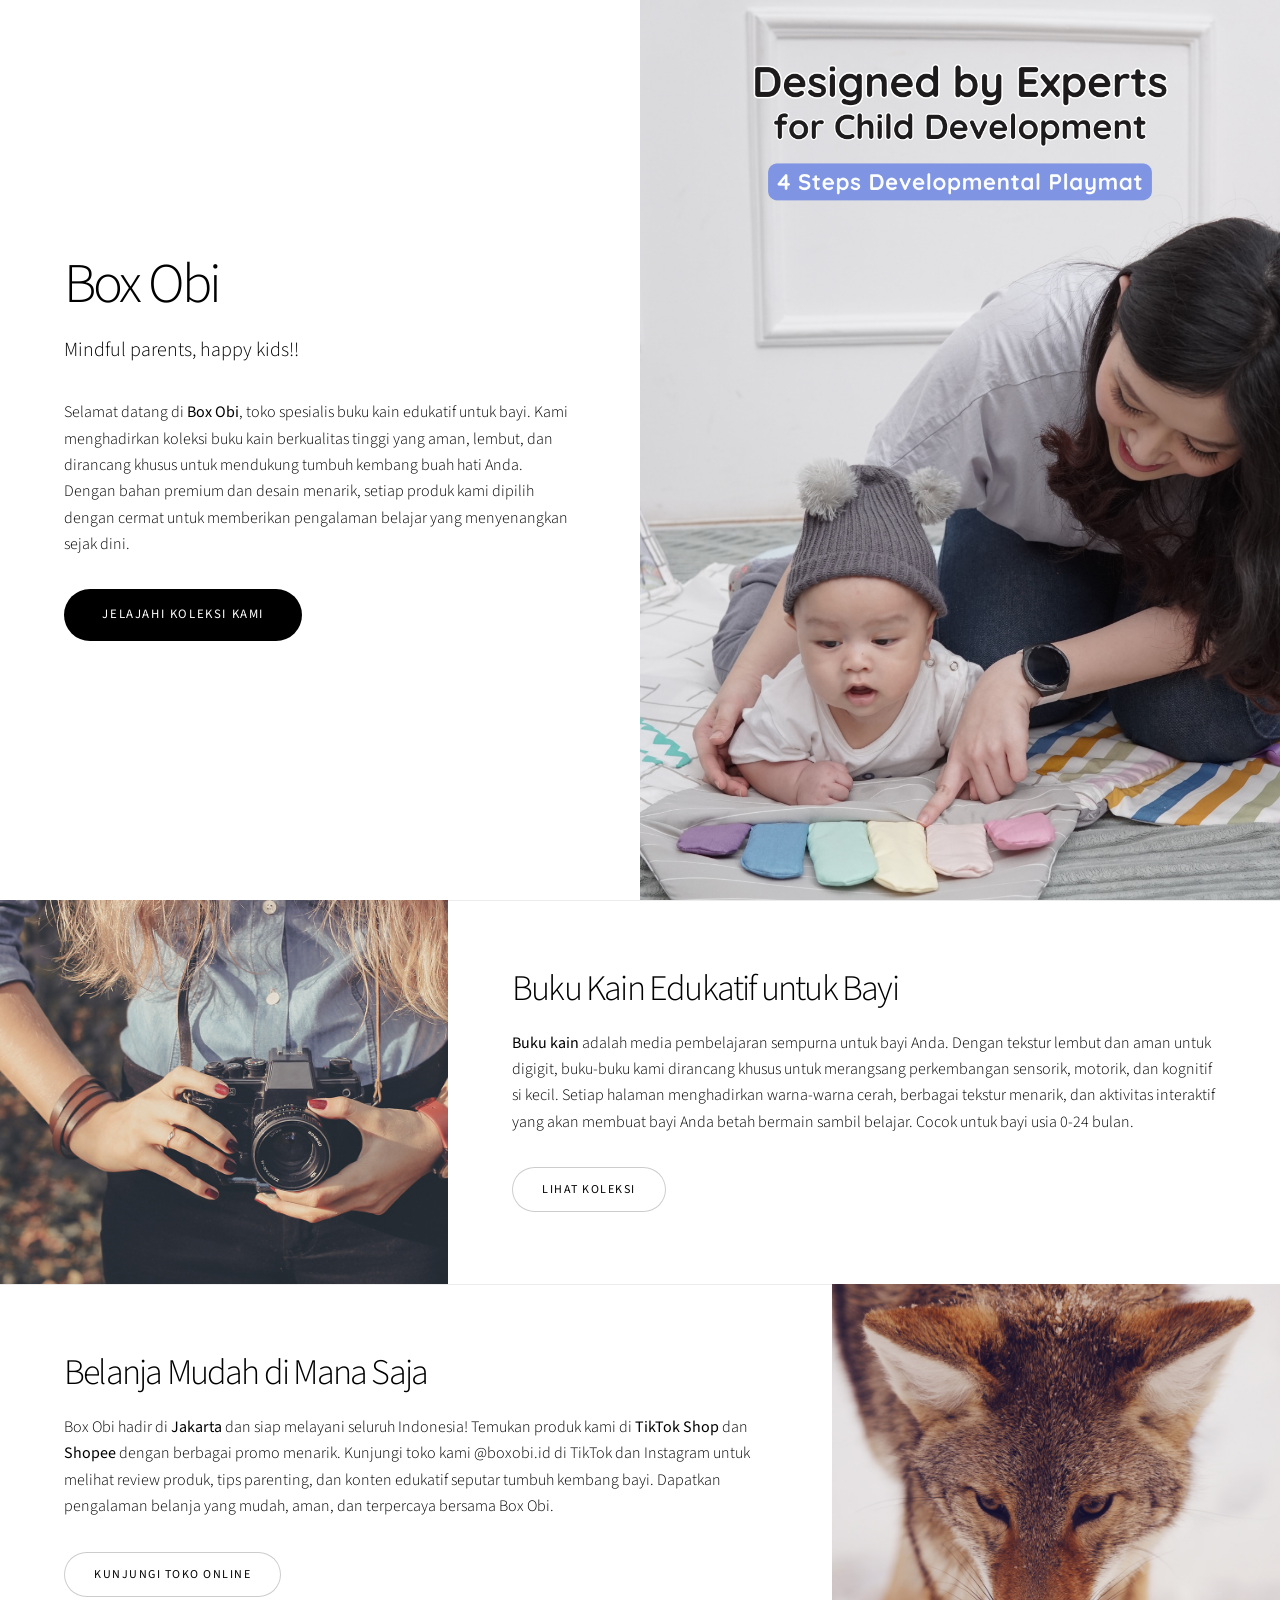
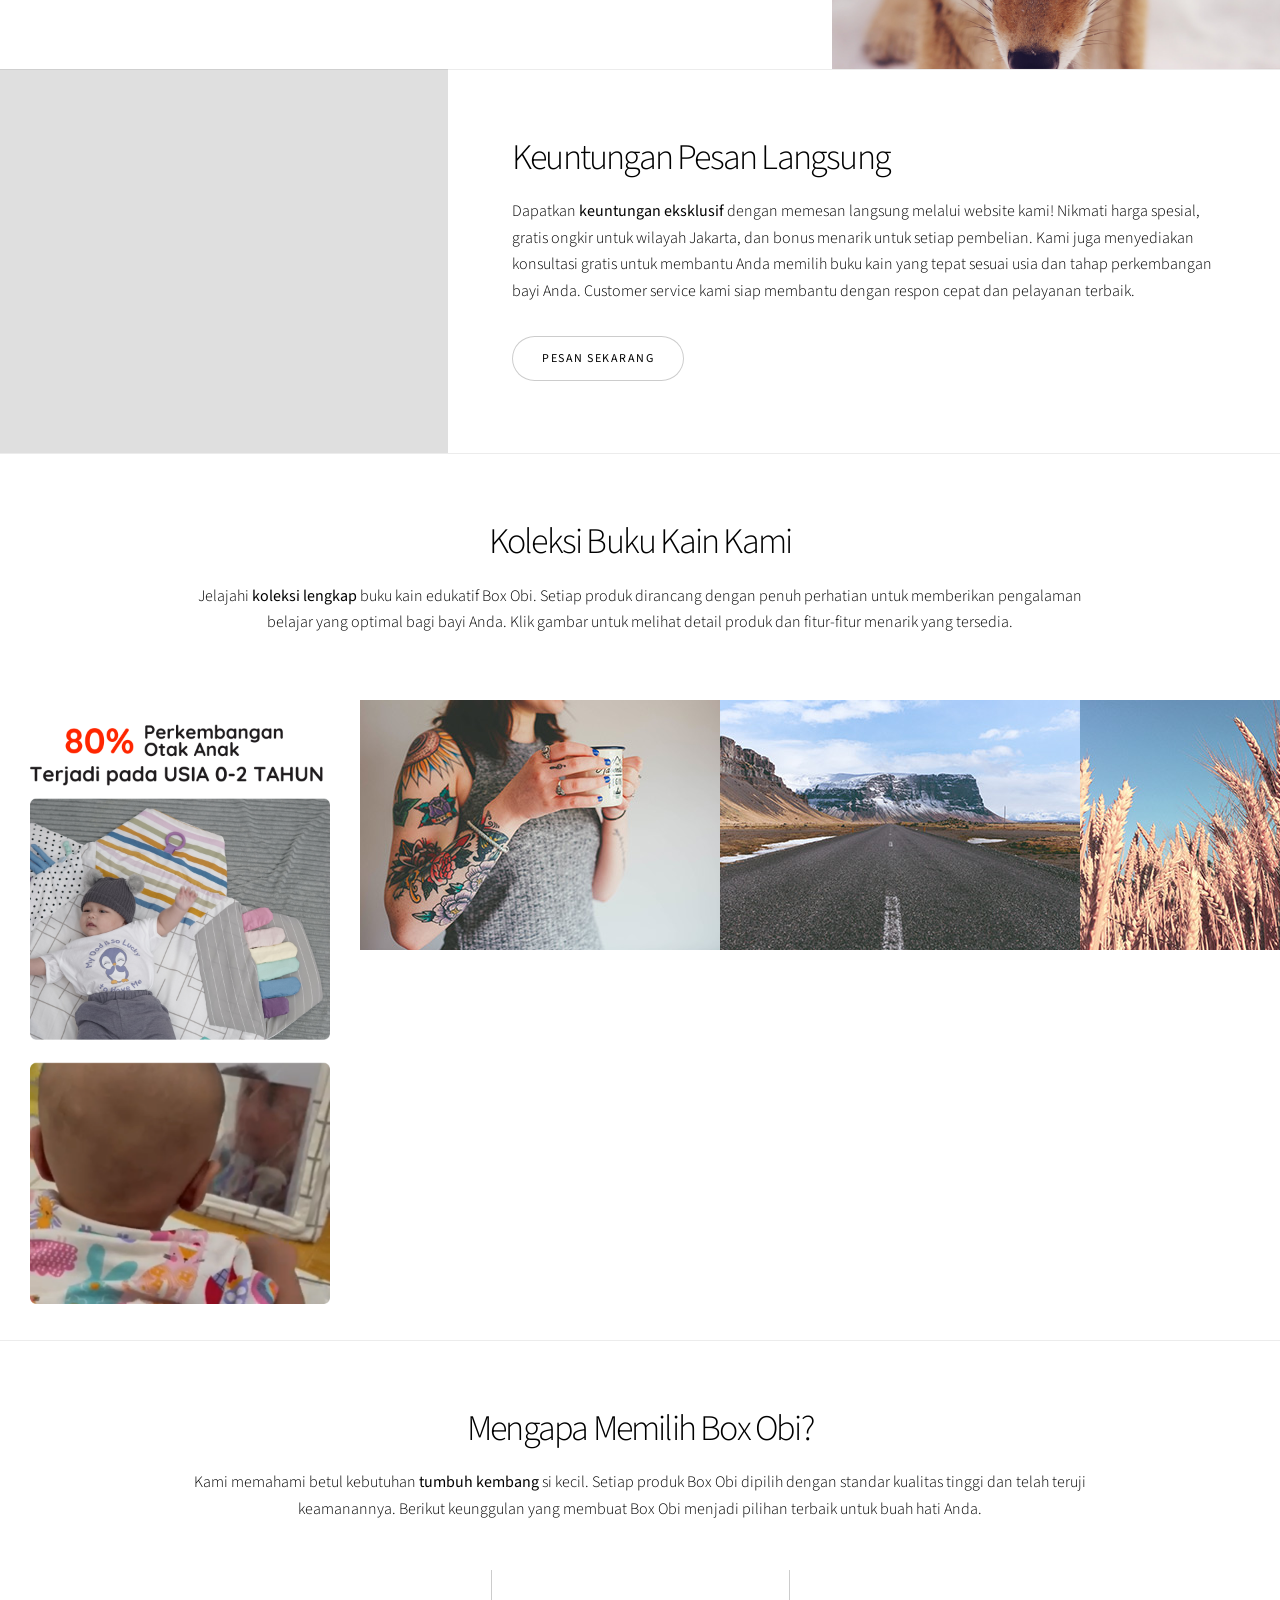
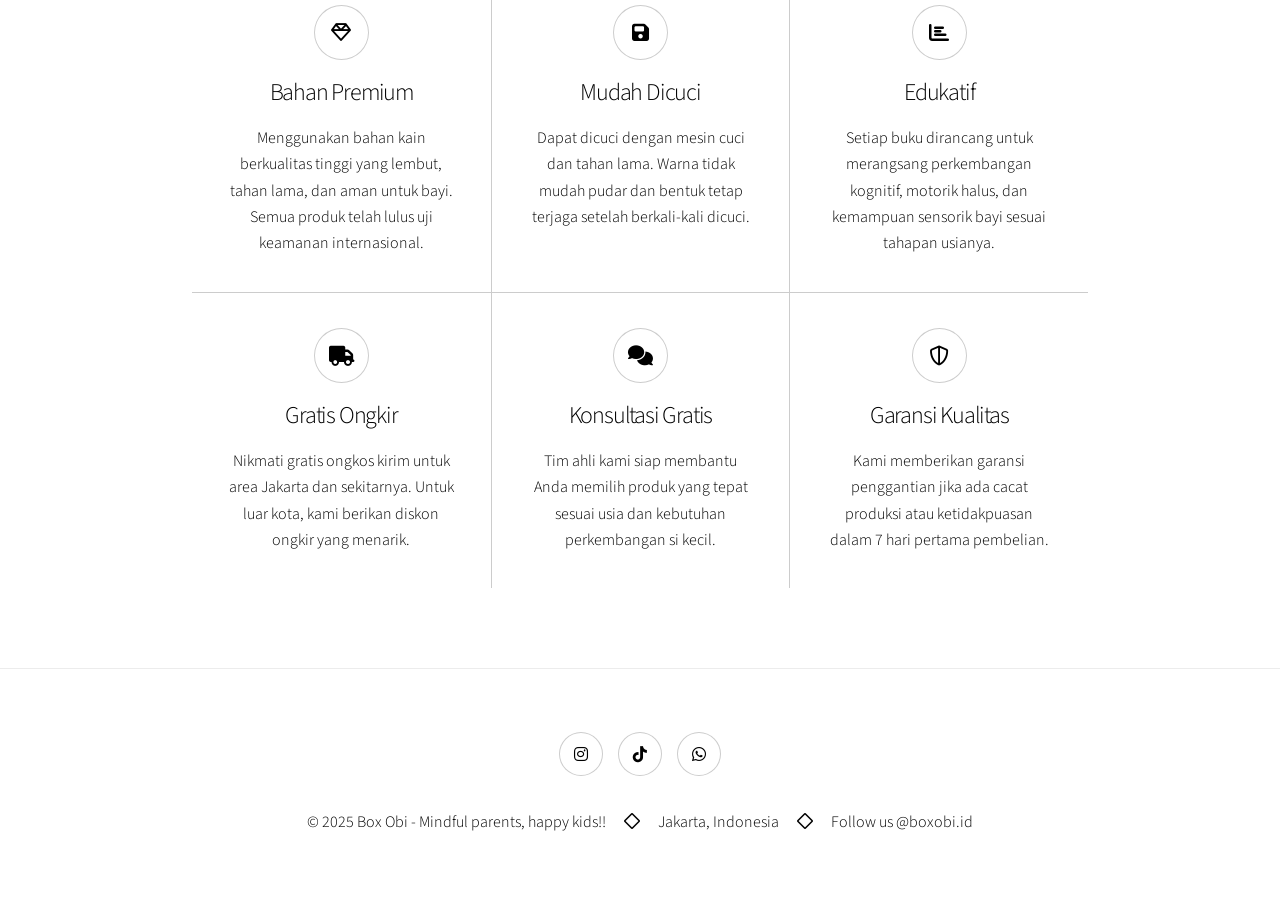
==== public/index.html @ 03e06ab2 "update the landing page details" ====
<!DOCTYPE HTML>

<html>
	
	<head>
	<meta name="generator" content="Hugo 0.148.2"><script src="/livereload.js?mindelay=10&amp;v=2&amp;port=1313&amp;path=livereload" data-no-instant defer></script>
	<title>Hugo Story</title>
	<meta charset="utf-8" />
	<meta name="viewport" content="width=device-width, initial-scale=1, user-scalable=no" />
	<meta name="description" content="">
	<meta name="author" content="">
	
	<meta name="msapplication-TileColor" content="#da532c">
    <meta name="theme-color" content="#ffffff">	
    <link rel="apple-touch-icon" sizes="180x180" href="./apple-touch-icon.png">
    <link rel="icon" type="image/png" sizes="32x32" href="./favicon-32x32.png">
    <link rel="icon" type="image/png" sizes="16x16" href="./favicon-16x16.png">
    <link rel="manifest" href="./site.webmanifest">
    <link rel="mask-icon" href="./safari-pinned-tab.svg" color="#5bbad5">
	
	
	
	
	
	<link rel="stylesheet" href="./css/main.css">
	
	
	
	<noscript><link rel="stylesheet" href="./css/noscript.css" /></noscript>
	

	
	<link rel="stylesheet" href="//localhost:1313/css/fontawesome-all.min.css">

</head>


	<body class="is-preload">

		
		<div id="wrapper" class="divided">

	
<section class="banner style1 orient-left content-align-left image-position-right fullscreen onload-image-fade-in onload-content-fade-right">
    <div class="content">
        <h1>Box Obi</h1>
        <p class="major">Mindful parents, happy kids!!
</p>
        <p>Selamat datang di <strong>Box Obi</strong>, toko spesialis buku kain edukatif untuk bayi. Kami menghadirkan koleksi buku kain berkualitas tinggi yang aman, lembut, dan dirancang khusus untuk mendukung tumbuh kembang buah hati Anda. Dengan bahan premium dan desain menarik, setiap produk kami dipilih dengan cermat untuk memberikan pengalaman belajar yang menyenangkan sejak dini.
</p>
        <ul class="actions stacked">
            <li><a href="#first" class="button primary large wide smooth-scroll-middle">Jelajahi Koleksi Kami</a></li>
        </ul>
    </div>
    <div class="image">
        <img src="images/3.webp" alt="Hugo Story" />
    </div>
</section>
	
<section class="spotlight style1 orient-right content-align-left image-position-center onscroll-image-fade-in" id="first">
    <div class="content">
        <h2>Buku Kain Edukatif untuk Bayi</h2>
        <p><strong>Buku kain</strong> adalah media pembelajaran sempurna untuk bayi Anda. Dengan tekstur lembut dan aman untuk digigit, buku-buku kami dirancang khusus untuk merangsang perkembangan sensorik, motorik, dan kognitif si kecil. Setiap halaman menghadirkan warna-warna cerah, berbagai tekstur menarik, dan aktivitas interaktif yang akan membuat bayi Anda betah bermain sambil belajar. Cocok untuk bayi usia 0-24 bulan.
</p>
        <ul class="actions stacked">
            <li><a href="#gallery" class="button">Lihat Koleksi</a></li>
        </ul>
    </div>
    <div class="image">
        <img src="images/spotlight01.jpg" alt="" />
    </div>
</section>
	
<section class="spotlight style1 orient-left content-align-left image-position-center onscroll-image-fade-in">
    <div class="content">
        <h2>Belanja Mudah di Mana Saja</h2>
        <p>Box Obi hadir di <strong>Jakarta</strong> dan siap melayani seluruh Indonesia! Temukan produk kami di <strong>TikTok Shop</strong> dan <strong>Shopee</strong> dengan berbagai promo menarik. Kunjungi toko kami @boxobi.id di TikTok dan Instagram untuk melihat review produk, tips parenting, dan konten edukatif seputar tumbuh kembang bayi. Dapatkan pengalaman belanja yang mudah, aman, dan terpercaya bersama Box Obi.
</p>
        <ul class="actions stacked">
            <li><a href="#" class="button">Kunjungi Toko Online</a></li>
        </ul>
    </div>
    <div class="image">
        <img src="images/spotlight02.jpg" alt="" />
    </div>
</section>
	
<section class="spotlight style1 orient-right content-align-left image-position-center onscroll-image-fade-in" id="third">
    <div class="content">
        <h2>Keuntungan Pesan Langsung</h2>
        <p>Dapatkan <strong>keuntungan eksklusif</strong> dengan memesan langsung melalui website kami! Nikmati harga spesial, gratis ongkir untuk wilayah Jakarta, dan bonus menarik untuk setiap pembelian. Kami juga menyediakan konsultasi gratis untuk membantu Anda memilih buku kain yang tepat sesuai usia dan tahap perkembangan bayi Anda. Customer service kami siap membantu dengan respon cepat dan pelayanan terbaik.
</p>
        <ul class="actions stacked">
            <li><a href="#" class="button">Pesan Sekarang</a></li>
        </ul>
    </div>
    <div class="image">
        <img src="images/spotlight03.jpg" alt="" />
    </div>
</section>
	
<section class="wrapper style1 align-center" >
    <div class="inner">
        <h2>Koleksi Buku Kain Kami</h2>
        <p>Jelajahi <strong>koleksi lengkap</strong> buku kain edukatif Box Obi. Setiap produk dirancang dengan penuh perhatian untuk memberikan pengalaman belajar yang optimal bagi bayi Anda. Klik gambar untuk melihat detail produk dan fitur-fitur menarik yang tersedia.
</p>
    </div>

    
    <div class="gallery style2 medium lightbox onscroll-fade-in">
        
            <article>
    <a href="images/4.webp" class="image">
        <img src="images/4.webp" alt="" />
    </a>
    <div class="caption">
        <h3>Buku Kain Hewan Safari</h3>
        <p>Kenalkan si kecil dengan berbagai hewan safari melalui tekstur yang beragam dan warna-warna cerah.</p>
        <ul class="actions fixed">
            <li><span class="button small">Detail Produk</span></li>
        </ul>
    </div>
</article>

        
            <article>
    <a href="images/gallery/fulls/02.jpg" class="image">
        <img src="images/gallery/thumbs/02.jpg" alt="" />
    </a>
    <div class="caption">
        <h3>Buku Kain Angka &amp; Huruf</h3>
        <p>Pembelajaran dasar angka dan huruf dengan aktivitas mencocokkan dan meraba yang menyenangkan.</p>
        <ul class="actions fixed">
            <li><span class="button small">Detail Produk</span></li>
        </ul>
    </div>
</article>

        
            <article>
    <a href="images/gallery/fulls/03.jpg" class="image">
        <img src="images/gallery/thumbs/03.jpg" alt="" />
    </a>
    <div class="caption">
        <h3>Buku Kain Warna &amp; Bentuk</h3>
        <p>Eksplorasi warna-warna primer dan bentuk geometri dengan material yang aman untuk bayi.</p>
        <ul class="actions fixed">
            <li><span class="button small">Detail Produk</span></li>
        </ul>
    </div>
</article>

        
            <article>
    <a href="images/gallery/fulls/04.jpg" class="image">
        <img src="images/gallery/thumbs/04.jpg" alt="" />
    </a>
    <div class="caption">
        <h3>Buku Kain Aktivitas Harian</h3>
        <p>Rutinitas sehari-hari seperti mandi, makan, dan tidur dalam bentuk cerita interaktif.</p>
        <ul class="actions fixed">
            <li><span class="button small">Detail Produk</span></li>
        </ul>
    </div>
</article>

        
            <article>
    <a href="images/gallery/fulls/05.jpg" class="image">
        <img src="images/gallery/thumbs/05.jpg" alt="" />
    </a>
    <div class="caption">
        <h3>Buku Kain Keluarga</h3>
        <p>Mengenal anggota keluarga dengan foto yang bisa diganti dan aktivitas menyenangkan.</p>
        <ul class="actions fixed">
            <li><span class="button small">Detail Produk</span></li>
        </ul>
    </div>
</article>

        
            <article>
    <a href="images/gallery/fulls/06.jpg" class="image">
        <img src="images/gallery/thumbs/06.jpg" alt="" />
    </a>
    <div class="caption">
        <h3>Buku Kain Transportasi</h3>
        <p>Berbagai kendaraan dengan suara dan gerakan yang merangsang imajinasi si kecil.</p>
        <ul class="actions fixed">
            <li><span class="button small">Detail Produk</span></li>
        </ul>
    </div>
</article>

        
            <article>
    <a href="images/gallery/fulls/07.jpg" class="image">
        <img src="images/gallery/thumbs/07.jpg" alt="" />
    </a>
    <div class="caption">
        <h3>Buku Kain Buah &amp; Sayur</h3>
        <p>Mengenal berbagai buah dan sayuran dengan tekstur realistis dan warna natural.</p>
        <ul class="actions fixed">
            <li><span class="button small">Detail Produk</span></li>
        </ul>
    </div>
</article>

        
            <article>
    <a href="images/gallery/fulls/08.jpg" class="image">
        <img src="images/gallery/thumbs/08.jpg" alt="" />
    </a>
    <div class="caption">
        <h3>Buku Kain Emosi</h3>
        <p>Pembelajaran mengenal berbagai ekspresi wajah dan emosi dasar untuk bayi.</p>
        <ul class="actions fixed">
            <li><span class="button small">Detail Produk</span></li>
        </ul>
    </div>
</article>

        
            <article>
    <a href="images/gallery/fulls/09.jpg" class="image">
        <img src="images/gallery/thumbs/09.jpg" alt="" />
    </a>
    <div class="caption">
        <h3>Buku Kain Musik</h3>
        <p>Alat musik sederhana dengan bunyi yang lembut dan tekstur yang menarik.</p>
        <ul class="actions fixed">
            <li><span class="button small">Detail Produk</span></li>
        </ul>
    </div>
</article>

        
            <article>
    <a href="images/gallery/fulls/10.jpg" class="image">
        <img src="images/gallery/thumbs/10.jpg" alt="" />
    </a>
    <div class="caption">
        <h3>Buku Kain Cuaca</h3>
        <p>Eksplorasi berbagai kondisi cuaca dengan efek visual dan tekstur yang unik.</p>
        <ul class="actions fixed">
            <li><span class="button small">Detail Produk</span></li>
        </ul>
    </div>
</article>

        
            <article>
    <a href="images/gallery/fulls/11.jpg" class="image">
        <img src="images/gallery/thumbs/11.jpg" alt="" />
    </a>
    <div class="caption">
        <h3>Buku Kain Laut</h3>
        <p>Kehidupan bawah laut dengan berbagai tekstur yang menyerupai air dan rumput laut.</p>
        <ul class="actions fixed">
            <li><span class="button small">Detail Produk</span></li>
        </ul>
    </div>
</article>

        
            <article>
    <a href="images/gallery/fulls/12.jpg" class="image">
        <img src="images/gallery/thumbs/12.jpg" alt="" />
    </a>
    <div class="caption">
        <h3>Buku Kain Dongeng</h3>
        <p>Cerita klasik dalam format interaktif dengan karakter yang bisa digerakkan.</p>
        <ul class="actions fixed">
            <li><span class="button small">Detail Produk</span></li>
        </ul>
    </div>
</article>

        
    </div>
</section>
	
<section class="wrapper style1 align-center">
    <div class="inner">
        <h2>Mengapa Memilih Box Obi?</h2>
        <p>Kami memahami betul kebutuhan <strong>tumbuh kembang</strong> si kecil. Setiap produk Box Obi dipilih dengan standar kualitas tinggi dan telah teruji keamanannya. Berikut keunggulan yang membuat Box Obi menjadi pilihan terbaik untuk buah hati Anda.
</p>
        <div class="items style1 medium onscroll-fade-in">
            
                <section>
    <span class="icon style2 major fa-gem"></span>
    <h3>Bahan Premium</h3>
    <p>Menggunakan bahan kain berkualitas tinggi yang lembut, tahan lama, dan aman untuk bayi. Semua produk telah lulus uji keamanan internasional.</p>
</section>

            
                <section>
    <span class="icon solid style2 major fa-save"></span>
    <h3>Mudah Dicuci</h3>
    <p>Dapat dicuci dengan mesin cuci dan tahan lama. Warna tidak mudah pudar dan bentuk tetap terjaga setelah berkali-kali dicuci.</p>
</section>

            
                <section>
    <span class="icon solid style2 major fa-chart-bar"></span>
    <h3>Edukatif</h3>
    <p>Setiap buku dirancang untuk merangsang perkembangan kognitif, motorik halus, dan kemampuan sensorik bayi sesuai tahapan usianya.</p>
</section>

            
                <section>
    <span class="icon solid style2 major fa-truck"></span>
    <h3>Gratis Ongkir</h3>
    <p>Nikmati gratis ongkos kirim untuk area Jakarta dan sekitarnya. Untuk luar kota, kami berikan diskon ongkir yang menarik.</p>
</section>

            
                <section>
    <span class="icon solid style2 major fa-comments"></span>
    <h3>Konsultasi Gratis</h3>
    <p>Tim ahli kami siap membantu Anda memilih produk yang tepat sesuai usia dan kebutuhan perkembangan si kecil.</p>
</section>

            
                <section>
    <span class="icon style2 major fa-shield-alt"></span>
    <h3>Garansi Kualitas</h3>
    <p>Kami memberikan garansi penggantian jika ada cacat produksi atau ketidakpuasan dalam 7 hari pertama pembelian.</p>
</section>

            
        </div>
    </div>
</section>
	
<footer class="wrapper style1 align-center">
    <div class="inner">
        <ul class="icons">
            <li><a target="_blank" href="https://instagram.com" class="icon brands style2 fa-instagram"><span class="label">Instagram</span></a></li>
            <li><a target="_blank" href="https://tiktok.com/@boxobi.id" class="icon brands style2 fa-tiktok"><span class="label">TikTok</span></a></li>
            <li><a target="_blank" href="https://wa.me/6282114917627" class="icon brands style2 fa-whatsapp"><span class="label">WhatsApp</span></a></li>
        </ul>
        <p>&copy; 2025 Box Obi - Mindful parents, happy kids!! <span class="footerspacer icon fa-diamond"></span>
            Jakarta, Indonesia <span class="footerspacer icon fa-diamond"></span>
            Follow us @boxobi.id</p>
</div>
</footer>


<script type="text/javascript" src="//localhost:1313/js/fontawesome-all.min.js"></script>


		
		</div>
		
		
		












<script src='./js/bundle.min.js'></script>



	</body>
</html>
---- public/css/main.css ----
@import url(fontawesome-all.min.css);@import url("https://fonts.googleapis.com/css?family=Source+Sans+Pro:300,300i,400,400i");html,body,div,span,applet,object,iframe,h1,h2,h3,h4,h5,h6,p,blockquote,pre,a,abbr,acronym,address,big,cite,code,del,dfn,em,img,ins,kbd,q,s,samp,small,strike,strong,sub,sup,tt,var,b,u,i,center,dl,dt,dd,ol,ul,li,fieldset,form,label,legend,table,caption,tbody,tfoot,thead,tr,th,td,article,aside,canvas,details,embed,figure,figcaption,footer,header,hgroup,menu,nav,output,ruby,section,summary,time,mark,audio,video{margin:0;padding:0;border:0;font-size:100%;font:inherit;vertical-align:baseline}article,aside,details,figcaption,figure,footer,header,hgroup,menu,nav,section{display:block}body{line-height:1}ol,ul{list-style:none}blockquote,q{quotes:none}blockquote:before,blockquote:after,q:before,q:after{content:'';content:none}table{border-collapse:collapse;border-spacing:0}body{-webkit-text-size-adjust:none}mark{background-color:transparent;color:inherit}input::-moz-focus-inner{border:0;padding:0}input,select,textarea{-moz-appearance:none;-webkit-appearance:none;-ms-appearance:none;appearance:none}@-ms-viewport{width:device-width}body{-ms-overflow-style:scrollbar}@media screen and (max-width: 480px){html,body{min-width:320px}}html{box-sizing:border-box}*,*:before,*:after{box-sizing:inherit}body{background:#fff}body.is-preload *,body.is-preload *:before,body.is-preload *:after{-moz-animation:none !important;-webkit-animation:none !important;-ms-animation:none !important;animation:none !important;-moz-transition:none !important;-webkit-transition:none !important;-ms-transition:none !important;transition:none !important}html{font-size:18pt}@media screen and (max-width: 1680px){html{font-size:14pt}}@media screen and (max-width: 1280px){html{font-size:12pt}}@media screen and (max-width: 736px){html{font-size:11pt}}@media screen and (max-width: 360px){html{font-size:10pt}}body{background-color:#fff;color:#000}body,input,select,textarea{font-family:"Source Sans Pro",Helvetica,sans-serif;font-size:1rem;font-weight:300;line-height:1.65}a{-moz-transition:color .2s ease-in-out;-webkit-transition:color .2s ease-in-out;-ms-transition:color .2s ease-in-out;transition:color .2s ease-in-out;text-decoration:underline}a:hover{text-decoration:none}strong,b{font-weight:400}em,i{font-style:italic}p{margin:0 0 2rem 0}p.major{font-size:1.25rem}h1,h2,h3,h4,h5,h6{font-weight:300;line-height:1.375;letter-spacing:-.05em;margin:0 0 1rem 0}h1 a,h2 a,h3 a,h4 a,h5 a,h6 a{color:inherit;text-decoration:none}h1{font-size:3.5rem;line-height:1.2}h2{font-size:2.25rem}h3{font-size:1.5rem}h4{font-size:1.1rem}h5{font-size:0.9rem}h6{font-size:0.7rem}sub{font-size:0.8rem;position:relative;top:0.5rem}sup{font-size:0.8rem;position:relative;top:-0.5rem}blockquote{border-left:solid 4px;font-style:italic;margin:0 0 2rem 0;padding:.5rem 0 .5rem 2rem}code{border-radius:4px;font-family:"Courier New",monospace;font-size:0.9em;margin:0 0.25rem;padding:0.25rem 0.325rem}pre{-webkit-overflow-scrolling:touch;font-family:"Courier New",monospace;font-size:0.9em;margin:0 0 2rem 0}pre code{display:block;line-height:1.5;padding:0.75rem 1rem;overflow-x:auto}hr{border:0;border-bottom:solid 1px;margin:2.5rem 0}hr.major{margin:3.5rem 0}.align-left{text-align:left}.align-center{text-align:center}.align-right{text-align:right}.footerspacer{padding-left:15px;padding-right:15px}@media screen and (max-width: 736px){p.major{font-size:1.1rem}h1{font-size:2.5rem}h2{font-size:2rem}h3{font-size:1.25rem}h4{font-size:1rem}}input,select,textarea{color:#000}a{color:#000}a:hover{color:#837164}strong,b{color:#000}h1,h2,h3,h4,h5,h6{color:#000}blockquote{border-left-color:rgba(0,0,0,0.2)}code{background:rgba(0,0,0,0.05);border-color:rgba(0,0,0,0.2)}hr{border-bottom-color:rgba(0,0,0,0.2)}.row{display:flex;flex-wrap:wrap;box-sizing:border-box;align-items:stretch}.row>*{box-sizing:border-box}.row.gtr-uniform>*>:last-child{margin-bottom:0}.row.aln-left{justify-content:flex-start}.row.aln-center{justify-content:center}.row.aln-right{justify-content:flex-end}.row.aln-top{align-items:flex-start}.row.aln-middle{align-items:center}.row.aln-bottom{align-items:flex-end}.row>.imp{order:-1}.row>.col-1{width:8.33333333%}.row>.off-1{margin-left:8.33333333%}.row>.col-2{width:16.66666667%}.row>.off-2{margin-left:16.66666667%}.row>.col-3{width:25%}.row>.off-3{margin-left:25%}.row>.col-4{width:33.33333333%}.row>.off-4{margin-left:33.33333333%}.row>.col-5{width:41.66666667%}.row>.off-5{margin-left:41.66666667%}.row>.col-6{width:50%}.row>.off-6{margin-left:50%}.row>.col-7{width:58.33333333%}.row>.off-7{margin-left:58.33333333%}.row>.col-8{width:66.66666667%}.row>.off-8{margin-left:66.66666667%}.row>.col-9{width:75%}.row>.off-9{margin-left:75%}.row>.col-10{width:83.33333333%}.row>.off-10{margin-left:83.33333333%}.row>.col-11{width:91.66666667%}.row>.off-11{margin-left:91.66666667%}.row>.col-12{width:100%}.row>.off-12{margin-left:100%}.row.gtr-0{margin-top:0;margin-left:0rem}.row.gtr-0>*{padding:0 0 0 0rem}.row.gtr-0.gtr-uniform{margin-top:0rem}.row.gtr-0.gtr-uniform>*{padding-top:0rem}.row.gtr-25{margin-top:0;margin-left:-.5rem}.row.gtr-25>*{padding:0 0 0 .5rem}.row.gtr-25.gtr-uniform{margin-top:-.5rem}.row.gtr-25.gtr-uniform>*{padding-top:.5rem}.row.gtr-50{margin-top:0;margin-left:-1rem}.row.gtr-50>*{padding:0 0 0 1rem}.row.gtr-50.gtr-uniform{margin-top:-1rem}.row.gtr-50.gtr-uniform>*{padding-top:1rem}.row{margin-top:0;margin-left:-2rem}.row>*{padding:0 0 0 2rem}.row.gtr-uniform{margin-top:-2rem}.row.gtr-uniform>*{padding-top:2rem}.row.gtr-150{margin-top:0;margin-left:-3rem}.row.gtr-150>*{padding:0 0 0 3rem}.row.gtr-150.gtr-uniform{margin-top:-3rem}.row.gtr-150.gtr-uniform>*{padding-top:3rem}.row.gtr-200{margin-top:0;margin-left:-4rem}.row.gtr-200>*{padding:0 0 0 4rem}.row.gtr-200.gtr-uniform{margin-top:-4rem}.row.gtr-200.gtr-uniform>*{padding-top:4rem}@media screen and (max-width: 1680px){.row{display:flex;flex-wrap:wrap;box-sizing:border-box;align-items:stretch}.row>*{box-sizing:border-box}.row.gtr-uniform>*>:last-child{margin-bottom:0}.row.aln-left{justify-content:flex-start}.row.aln-center{justify-content:center}.row.aln-right{justify-content:flex-end}.row.aln-top{align-items:flex-start}.row.aln-middle{align-items:center}.row.aln-bottom{align-items:flex-end}.row>.imp-xlarge{order:-1}.row>.col-1-xlarge{width:8.33333333%}.row>.off-1-xlarge{margin-left:8.33333333%}.row>.col-2-xlarge{width:16.66666667%}.row>.off-2-xlarge{margin-left:16.66666667%}.row>.col-3-xlarge{width:25%}.row>.off-3-xlarge{margin-left:25%}.row>.col-4-xlarge{width:33.33333333%}.row>.off-4-xlarge{margin-left:33.33333333%}.row>.col-5-xlarge{width:41.66666667%}.row>.off-5-xlarge{margin-left:41.66666667%}.row>.col-6-xlarge{width:50%}.row>.off-6-xlarge{margin-left:50%}.row>.col-7-xlarge{width:58.33333333%}.row>.off-7-xlarge{margin-left:58.33333333%}.row>.col-8-xlarge{width:66.66666667%}.row>.off-8-xlarge{margin-left:66.66666667%}.row>.col-9-xlarge{width:75%}.row>.off-9-xlarge{margin-left:75%}.row>.col-10-xlarge{width:83.33333333%}.row>.off-10-xlarge{margin-left:83.33333333%}.row>.col-11-xlarge{width:91.66666667%}.row>.off-11-xlarge{margin-left:91.66666667%}.row>.col-12-xlarge{width:100%}.row>.off-12-xlarge{margin-left:100%}.row.gtr-0{margin-top:0;margin-left:0rem}.row.gtr-0>*{padding:0 0 0 0rem}.row.gtr-0.gtr-uniform{margin-top:0rem}.row.gtr-0.gtr-uniform>*{padding-top:0rem}.row.gtr-25{margin-top:0;margin-left:-.5rem}.row.gtr-25>*{padding:0 0 0 .5rem}.row.gtr-25.gtr-uniform{margin-top:-.5rem}.row.gtr-25.gtr-uniform>*{padding-top:.5rem}.row.gtr-50{margin-top:0;margin-left:-1rem}.row.gtr-50>*{padding:0 0 0 1rem}.row.gtr-50.gtr-uniform{margin-top:-1rem}.row.gtr-50.gtr-uniform>*{padding-top:1rem}.row{margin-top:0;margin-left:-2rem}.row>*{padding:0 0 0 2rem}.row.gtr-uniform{margin-top:-2rem}.row.gtr-uniform>*{padding-top:2rem}.row.gtr-150{margin-top:0;margin-left:-3rem}.row.gtr-150>*{padding:0 0 0 3rem}.row.gtr-150.gtr-uniform{margin-top:-3rem}.row.gtr-150.gtr-uniform>*{padding-top:3rem}.row.gtr-200{margin-top:0;margin-left:-4rem}.row.gtr-200>*{padding:0 0 0 4rem}.row.gtr-200.gtr-uniform{margin-top:-4rem}.row.gtr-200.gtr-uniform>*{padding-top:4rem}}@media screen and (max-width: 1280px){.row{display:flex;flex-wrap:wrap;box-sizing:border-box;align-items:stretch}.row>*{box-sizing:border-box}.row.gtr-uniform>*>:last-child{margin-bottom:0}.row.aln-left{justify-content:flex-start}.row.aln-center{justify-content:center}.row.aln-right{justify-content:flex-end}.row.aln-top{align-items:flex-start}.row.aln-middle{align-items:center}.row.aln-bottom{align-items:flex-end}.row>.imp-large{order:-1}.row>.col-1-large{width:8.33333333%}.row>.off-1-large{margin-left:8.33333333%}.row>.col-2-large{width:16.66666667%}.row>.off-2-large{margin-left:16.66666667%}.row>.col-3-large{width:25%}.row>.off-3-large{margin-left:25%}.row>.col-4-large{width:33.33333333%}.row>.off-4-large{margin-left:33.33333333%}.row>.col-5-large{width:41.66666667%}.row>.off-5-large{margin-left:41.66666667%}.row>.col-6-large{width:50%}.row>.off-6-large{margin-left:50%}.row>.col-7-large{width:58.33333333%}.row>.off-7-large{margin-left:58.33333333%}.row>.col-8-large{width:66.66666667%}.row>.off-8-large{margin-left:66.66666667%}.row>.col-9-large{width:75%}.row>.off-9-large{margin-left:75%}.row>.col-10-large{width:83.33333333%}.row>.off-10-large{margin-left:83.33333333%}.row>.col-11-large{width:91.66666667%}.row>.off-11-large{margin-left:91.66666667%}.row>.col-12-large{width:100%}.row>.off-12-large{margin-left:100%}.row.gtr-0{margin-top:0;margin-left:0rem}.row.gtr-0>*{padding:0 0 0 0rem}.row.gtr-0.gtr-uniform{margin-top:0rem}.row.gtr-0.gtr-uniform>*{padding-top:0rem}.row.gtr-25{margin-top:0;margin-left:-.5rem}.row.gtr-25>*{padding:0 0 0 .5rem}.row.gtr-25.gtr-uniform{margin-top:-.5rem}.row.gtr-25.gtr-uniform>*{padding-top:.5rem}.row.gtr-50{margin-top:0;margin-left:-1rem}.row.gtr-50>*{padding:0 0 0 1rem}.row.gtr-50.gtr-uniform{margin-top:-1rem}.row.gtr-50.gtr-uniform>*{padding-top:1rem}.row{margin-top:0;margin-left:-2rem}.row>*{padding:0 0 0 2rem}.row.gtr-uniform{margin-top:-2rem}.row.gtr-uniform>*{padding-top:2rem}.row.gtr-150{margin-top:0;margin-left:-3rem}.row.gtr-150>*{padding:0 0 0 3rem}.row.gtr-150.gtr-uniform{margin-top:-3rem}.row.gtr-150.gtr-uniform>*{padding-top:3rem}.row.gtr-200{margin-top:0;margin-left:-4rem}.row.gtr-200>*{padding:0 0 0 4rem}.row.gtr-200.gtr-uniform{margin-top:-4rem}.row.gtr-200.gtr-uniform>*{padding-top:4rem}}@media screen and (max-width: 980px){.row{display:flex;flex-wrap:wrap;box-sizing:border-box;align-items:stretch}.row>*{box-sizing:border-box}.row.gtr-uniform>*>:last-child{margin-bottom:0}.row.aln-left{justify-content:flex-start}.row.aln-center{justify-content:center}.row.aln-right{justify-content:flex-end}.row.aln-top{align-items:flex-start}.row.aln-middle{align-items:center}.row.aln-bottom{align-items:flex-end}.row>.imp-medium{order:-1}.row>.col-1-medium{width:8.33333333%}.row>.off-1-medium{margin-left:8.33333333%}.row>.col-2-medium{width:16.66666667%}.row>.off-2-medium{margin-left:16.66666667%}.row>.col-3-medium{width:25%}.row>.off-3-medium{margin-left:25%}.row>.col-4-medium{width:33.33333333%}.row>.off-4-medium{margin-left:33.33333333%}.row>.col-5-medium{width:41.66666667%}.row>.off-5-medium{margin-left:41.66666667%}.row>.col-6-medium{width:50%}.row>.off-6-medium{margin-left:50%}.row>.col-7-medium{width:58.33333333%}.row>.off-7-medium{margin-left:58.33333333%}.row>.col-8-medium{width:66.66666667%}.row>.off-8-medium{margin-left:66.66666667%}.row>.col-9-medium{width:75%}.row>.off-9-medium{margin-left:75%}.row>.col-10-medium{width:83.33333333%}.row>.off-10-medium{margin-left:83.33333333%}.row>.col-11-medium{width:91.66666667%}.row>.off-11-medium{margin-left:91.66666667%}.row>.col-12-medium{width:100%}.row>.off-12-medium{margin-left:100%}.row.gtr-0{margin-top:0;margin-left:0rem}.row.gtr-0>*{padding:0 0 0 0rem}.row.gtr-0.gtr-uniform{margin-top:0rem}.row.gtr-0.gtr-uniform>*{padding-top:0rem}.row.gtr-25{margin-top:0;margin-left:-.5rem}.row.gtr-25>*{padding:0 0 0 .5rem}.row.gtr-25.gtr-uniform{margin-top:-.5rem}.row.gtr-25.gtr-uniform>*{padding-top:.5rem}.row.gtr-50{margin-top:0;margin-left:-1rem}.row.gtr-50>*{padding:0 0 0 1rem}.row.gtr-50.gtr-uniform{margin-top:-1rem}.row.gtr-50.gtr-uniform>*{padding-top:1rem}.row{margin-top:0;margin-left:-2rem}.row>*{padding:0 0 0 2rem}.row.gtr-uniform{margin-top:-2rem}.row.gtr-uniform>*{padding-top:2rem}.row.gtr-150{margin-top:0;margin-left:-3rem}.row.gtr-150>*{padding:0 0 0 3rem}.row.gtr-150.gtr-uniform{margin-top:-3rem}.row.gtr-150.gtr-uniform>*{padding-top:3rem}.row.gtr-200{margin-top:0;margin-left:-4rem}.row.gtr-200>*{padding:0 0 0 4rem}.row.gtr-200.gtr-uniform{margin-top:-4rem}.row.gtr-200.gtr-uniform>*{padding-top:4rem}}@media screen and (max-width: 736px){.row{display:flex;flex-wrap:wrap;box-sizing:border-box;align-items:stretch}.row>*{box-sizing:border-box}.row.gtr-uniform>*>:last-child{margin-bottom:0}.row.aln-left{justify-content:flex-start}.row.aln-center{justify-content:center}.row.aln-right{justify-content:flex-end}.row.aln-top{align-items:flex-start}.row.aln-middle{align-items:center}.row.aln-bottom{align-items:flex-end}.row>.imp-small{order:-1}.row>.col-1-small{width:8.33333333%}.row>.off-1-small{margin-left:8.33333333%}.row>.col-2-small{width:16.66666667%}.row>.off-2-small{margin-left:16.66666667%}.row>.col-3-small{width:25%}.row>.off-3-small{margin-left:25%}.row>.col-4-small{width:33.33333333%}.row>.off-4-small{margin-left:33.33333333%}.row>.col-5-small{width:41.66666667%}.row>.off-5-small{margin-left:41.66666667%}.row>.col-6-small{width:50%}.row>.off-6-small{margin-left:50%}.row>.col-7-small{width:58.33333333%}.row>.off-7-small{margin-left:58.33333333%}.row>.col-8-small{width:66.66666667%}.row>.off-8-small{margin-left:66.66666667%}.row>.col-9-small{width:75%}.row>.off-9-small{margin-left:75%}.row>.col-10-small{width:83.33333333%}.row>.off-10-small{margin-left:83.33333333%}.row>.col-11-small{width:91.66666667%}.row>.off-11-small{margin-left:91.66666667%}.row>.col-12-small{width:100%}.row>.off-12-small{margin-left:100%}.row.gtr-0{margin-top:0;margin-left:0rem}.row.gtr-0>*{padding:0 0 0 0rem}.row.gtr-0.gtr-uniform{margin-top:0rem}.row.gtr-0.gtr-uniform>*{padding-top:0rem}.row.gtr-25{margin-top:0;margin-left:-.5rem}.row.gtr-25>*{padding:0 0 0 .5rem}.row.gtr-25.gtr-uniform{margin-top:-.5rem}.row.gtr-25.gtr-uniform>*{padding-top:.5rem}.row.gtr-50{margin-top:0;margin-left:-1rem}.row.gtr-50>*{padding:0 0 0 1rem}.row.gtr-50.gtr-uniform{margin-top:-1rem}.row.gtr-50.gtr-uniform>*{padding-top:1rem}.row{margin-top:0;margin-left:-2rem}.row>*{padding:0 0 0 2rem}.row.gtr-uniform{margin-top:-2rem}.row.gtr-uniform>*{padding-top:2rem}.row.gtr-150{margin-top:0;margin-left:-3rem}.row.gtr-150>*{padding:0 0 0 3rem}.row.gtr-150.gtr-uniform{margin-top:-3rem}.row.gtr-150.gtr-uniform>*{padding-top:3rem}.row.gtr-200{margin-top:0;margin-left:-4rem}.row.gtr-200>*{padding:0 0 0 4rem}.row.gtr-200.gtr-uniform{margin-top:-4rem}.row.gtr-200.gtr-uniform>*{padding-top:4rem}}@media screen and (max-width: 480px){.row{display:flex;flex-wrap:wrap;box-sizing:border-box;align-items:stretch}.row>*{box-sizing:border-box}.row.gtr-uniform>*>:last-child{margin-bottom:0}.row.aln-left{justify-content:flex-start}.row.aln-center{justify-content:center}.row.aln-right{justify-content:flex-end}.row.aln-top{align-items:flex-start}.row.aln-middle{align-items:center}.row.aln-bottom{align-items:flex-end}.row>.imp-xsmall{order:-1}.row>.col-1-xsmall{width:8.33333333%}.row>.off-1-xsmall{margin-left:8.33333333%}.row>.col-2-xsmall{width:16.66666667%}.row>.off-2-xsmall{margin-left:16.66666667%}.row>.col-3-xsmall{width:25%}.row>.off-3-xsmall{margin-left:25%}.row>.col-4-xsmall{width:33.33333333%}.row>.off-4-xsmall{margin-left:33.33333333%}.row>.col-5-xsmall{width:41.66666667%}.row>.off-5-xsmall{margin-left:41.66666667%}.row>.col-6-xsmall{width:50%}.row>.off-6-xsmall{margin-left:50%}.row>.col-7-xsmall{width:58.33333333%}.row>.off-7-xsmall{margin-left:58.33333333%}.row>.col-8-xsmall{width:66.66666667%}.row>.off-8-xsmall{margin-left:66.66666667%}.row>.col-9-xsmall{width:75%}.row>.off-9-xsmall{margin-left:75%}.row>.col-10-xsmall{width:83.33333333%}.row>.off-10-xsmall{margin-left:83.33333333%}.row>.col-11-xsmall{width:91.66666667%}.row>.off-11-xsmall{margin-left:91.66666667%}.row>.col-12-xsmall{width:100%}.row>.off-12-xsmall{margin-left:100%}.row.gtr-0{margin-top:0;margin-left:0rem}.row.gtr-0>*{padding:0 0 0 0rem}.row.gtr-0.gtr-uniform{margin-top:0rem}.row.gtr-0.gtr-uniform>*{padding-top:0rem}.row.gtr-25{margin-top:0;margin-left:-.5rem}.row.gtr-25>*{padding:0 0 0 .5rem}.row.gtr-25.gtr-uniform{margin-top:-.5rem}.row.gtr-25.gtr-uniform>*{padding-top:.5rem}.row.gtr-50{margin-top:0;margin-left:-1rem}.row.gtr-50>*{padding:0 0 0 1rem}.row.gtr-50.gtr-uniform{margin-top:-1rem}.row.gtr-50.gtr-uniform>*{padding-top:1rem}.row{margin-top:0;margin-left:-2rem}.row>*{padding:0 0 0 2rem}.row.gtr-uniform{margin-top:-2rem}.row.gtr-uniform>*{padding-top:2rem}.row.gtr-150{margin-top:0;margin-left:-3rem}.row.gtr-150>*{padding:0 0 0 3rem}.row.gtr-150.gtr-uniform{margin-top:-3rem}.row.gtr-150.gtr-uniform>*{padding-top:3rem}.row.gtr-200{margin-top:0;margin-left:-4rem}.row.gtr-200>*{padding:0 0 0 4rem}.row.gtr-200.gtr-uniform{margin-top:-4rem}.row.gtr-200.gtr-uniform>*{padding-top:4rem}}@media screen and (max-width: 360px){.row{display:flex;flex-wrap:wrap;box-sizing:border-box;align-items:stretch}.row>*{box-sizing:border-box}.row.gtr-uniform>*>:last-child{margin-bottom:0}.row.aln-left{justify-content:flex-start}.row.aln-center{justify-content:center}.row.aln-right{justify-content:flex-end}.row.aln-top{align-items:flex-start}.row.aln-middle{align-items:center}.row.aln-bottom{align-items:flex-end}.row>.imp-xxsmall{order:-1}.row>.col-1-xxsmall{width:8.33333333%}.row>.off-1-xxsmall{margin-left:8.33333333%}.row>.col-2-xxsmall{width:16.66666667%}.row>.off-2-xxsmall{margin-left:16.66666667%}.row>.col-3-xxsmall{width:25%}.row>.off-3-xxsmall{margin-left:25%}.row>.col-4-xxsmall{width:33.33333333%}.row>.off-4-xxsmall{margin-left:33.33333333%}.row>.col-5-xxsmall{width:41.66666667%}.row>.off-5-xxsmall{margin-left:41.66666667%}.row>.col-6-xxsmall{width:50%}.row>.off-6-xxsmall{margin-left:50%}.row>.col-7-xxsmall{width:58.33333333%}.row>.off-7-xxsmall{margin-left:58.33333333%}.row>.col-8-xxsmall{width:66.66666667%}.row>.off-8-xxsmall{margin-left:66.66666667%}.row>.col-9-xxsmall{width:75%}.row>.off-9-xxsmall{margin-left:75%}.row>.col-10-xxsmall{width:83.33333333%}.row>.off-10-xxsmall{margin-left:83.33333333%}.row>.col-11-xxsmall{width:91.66666667%}.row>.off-11-xxsmall{margin-left:91.66666667%}.row>.col-12-xxsmall{width:100%}.row>.off-12-xxsmall{margin-left:100%}.row.gtr-0{margin-top:0;margin-left:0rem}.row.gtr-0>*{padding:0 0 0 0rem}.row.gtr-0.gtr-uniform{margin-top:0rem}.row.gtr-0.gtr-uniform>*{padding-top:0rem}.row.gtr-25{margin-top:0;margin-left:-.5rem}.row.gtr-25>*{padding:0 0 0 .5rem}.row.gtr-25.gtr-uniform{margin-top:-.5rem}.row.gtr-25.gtr-uniform>*{padding-top:.5rem}.row.gtr-50{margin-top:0;margin-left:-1rem}.row.gtr-50>*{padding:0 0 0 1rem}.row.gtr-50.gtr-uniform{margin-top:-1rem}.row.gtr-50.gtr-uniform>*{padding-top:1rem}.row{margin-top:0;margin-left:-2rem}.row>*{padding:0 0 0 2rem}.row.gtr-uniform{margin-top:-2rem}.row.gtr-uniform>*{padding-top:2rem}.row.gtr-150{margin-top:0;margin-left:-3rem}.row.gtr-150>*{padding:0 0 0 3rem}.row.gtr-150.gtr-uniform{margin-top:-3rem}.row.gtr-150.gtr-uniform>*{padding-top:3rem}.row.gtr-200{margin-top:0;margin-left:-4rem}.row.gtr-200>*{padding:0 0 0 4rem}.row.gtr-200.gtr-uniform{margin-top:-4rem}.row.gtr-200.gtr-uniform>*{padding-top:4rem}}.box{border-radius:4px;border:solid 1px;margin-bottom:2rem;padding:1.5rem}.box>:last-child,.box>:last-child>:last-child,.box>:last-child>:last-child>:last-child{margin-bottom:0}.box.alt{border:0;border-radius:0;padding:0}.box{border-color:rgba(0,0,0,0.2)}input[type="submit"],input[type="reset"],input[type="button"],button,.button{-moz-appearance:none;-webkit-appearance:none;-ms-appearance:none;appearance:none;-moz-transition:background-color .2s ease-in-out,box-shadow .2s ease-in-out,color .2s ease-in-out;-webkit-transition:background-color .2s ease-in-out,box-shadow .2s ease-in-out,color .2s ease-in-out;-ms-transition:background-color .2s ease-in-out,box-shadow .2s ease-in-out,color .2s ease-in-out;transition:background-color .2s ease-in-out,box-shadow .2s ease-in-out,color .2s ease-in-out;border:0;cursor:pointer;display:inline-block;font-weight:400;letter-spacing:.125em;text-align:center;text-decoration:none;text-transform:uppercase;white-space:nowrap;font-size:0.75rem;max-width:20rem;height:3.75em;line-height:3.75em;border-radius:3.75em;padding:0 2.5em;text-overflow:ellipsis;overflow:hidden}input[type="submit"].icon:before,input[type="reset"].icon:before,input[type="button"].icon:before,button.icon:before,.button.icon:before{margin-right:0.5rem}input[type="submit"].fit,input[type="reset"].fit,input[type="button"].fit,button.fit,.button.fit{width:100%}input[type="submit"].small,input[type="reset"].small,input[type="button"].small,button.small,.button.small{font-size:0.6rem;height:3.325em;line-height:3.325em;border-radius:3.325em;padding:0 2em}input[type="submit"].large,input[type="reset"].large,input[type="button"].large,button.large,.button.large{font-size:0.8rem;height:4em;line-height:4em;border-radius:4em;padding:0 3em}input[type="submit"].wide,input[type="reset"].wide,input[type="button"].wide,button.wide,.button.wide{min-width:14em}input[type="submit"].disabled,input[type="submit"]:disabled,input[type="reset"].disabled,input[type="reset"]:disabled,input[type="button"].disabled,input[type="button"]:disabled,button.disabled,button:disabled,.button.disabled,.button:disabled{pointer-events:none;opacity:0.25}input[type="submit"],input[type="reset"],input[type="button"],button,.button{background-color:transparent;box-shadow:inset 0 0 0 1px rgba(0,0,0,0.2);color:#000 !important}input[type="submit"]:hover,input[type="reset"]:hover,input[type="button"]:hover,button:hover,.button:hover{box-shadow:inset 0 0 0 1px #837164;color:#837164 !important}input[type="submit"]:active,input[type="reset"]:active,input[type="button"]:active,button:active,.button:active{background-color:rgba(131,113,100,0.2);box-shadow:inset 0 0 0 1px #837164;color:#837164 !important}input[type="submit"].primary,input[type="reset"].primary,input[type="button"].primary,button.primary,.button.primary{background-color:#000;box-shadow:none;color:#fff !important}input[type="submit"].primary:hover,input[type="reset"].primary:hover,input[type="button"].primary:hover,button.primary:hover,.button.primary:hover{background-color:#837164}input[type="submit"].primary:active,input[type="reset"].primary:active,input[type="button"].primary:active,button.primary:active,.button.primary:active{background-color:#60534a}form{margin:0 0 2rem 0}form>:last-child{margin-bottom:0}form>.fields{display:-moz-flex;display:-webkit-flex;display:-ms-flex;display:flex;-moz-flex-wrap:wrap;-webkit-flex-wrap:wrap;-ms-flex-wrap:wrap;flex-wrap:wrap;width:calc(100% + 3rem);margin:-1.5rem 0 2rem -1.5rem}form>.fields>.field{-moz-flex-grow:0;-webkit-flex-grow:0;-ms-flex-grow:0;flex-grow:0;-moz-flex-shrink:0;-webkit-flex-shrink:0;-ms-flex-shrink:0;flex-shrink:0;padding:1.5rem 0 0 1.5rem;width:calc(100% - 1.5rem)}form>.fields>.field.half{width:calc(50% - .75rem)}form>.fields>.field.third{width:calc(100%/3 - .5rem)}form>.fields>.field.quarter{width:calc(25% - .375rem)}@media screen and (max-width: 480px){form>.fields{width:calc(100% + 3rem);margin:-1.5rem 0 2rem -1.5rem}form>.fields>.field{padding:1.5rem 0 0 1.5rem;width:calc(100% - 1.5rem)}form>.fields>.field.half{width:calc(100% - 1.5rem)}form>.fields>.field.third{width:calc(100% - 1.5rem)}form>.fields>.field.quarter{width:calc(100% - 1.5rem)}}label{display:block;font-size:0.9rem;font-weight:400;margin:0 0 1rem 0}input[type="text"],input[type="password"],input[type="email"],input[type="tel"],input[type="search"],input[type="url"],select,textarea{-moz-appearance:none;-webkit-appearance:none;-ms-appearance:none;appearance:none;background-color:transparent;border-radius:4px;border:none;border:solid 1px;color:inherit;display:block;outline:0;padding:0 0.825rem;text-decoration:none;width:100%}input[type="text"]:invalid,input[type="password"]:invalid,input[type="email"]:invalid,input[type="tel"]:invalid,input[type="search"]:invalid,input[type="url"]:invalid,select:invalid,textarea:invalid{box-shadow:none}select{background-size:1.25rem;background-repeat:no-repeat;background-position:calc(100% - 1rem) center;height:2.75rem;padding-right:2.75rem;text-overflow:ellipsis}select:focus::-ms-value{background-color:transparent}select::-ms-expand{display:none}input[type="text"],input[type="password"],input[type="email"],input[type="tel"],input[type="search"],input[type="url"],select{height:2.75rem}textarea{padding:0.75rem 1rem}input[type="checkbox"],input[type="radio"]{-moz-appearance:none;-webkit-appearance:none;-ms-appearance:none;appearance:none;display:block;float:left;margin-right:-2rem;opacity:0;width:1rem;z-index:-1}input[type="checkbox"]+label,input[type="radio"]+label{text-decoration:none;-moz-user-select:none;-webkit-user-select:none;-ms-user-select:none;user-select:none;cursor:pointer;display:inline-block;font-size:1rem;font-weight:300;padding-left:2.4rem;padding-right:0.75rem;position:relative;margin-bottom:0}input[type="checkbox"]+label:before,input[type="radio"]+label:before{-moz-osx-font-smoothing:grayscale;-webkit-font-smoothing:antialiased;display:inline-block;font-style:normal;font-variant:normal;text-rendering:auto;line-height:1;text-transform:none !important;font-family:'Font Awesome 5 Pro';font-weight:900}input[type="checkbox"]+label:before,input[type="radio"]+label:before{border-radius:4px;border:solid 1px;content:'';display:inline-block;font-size:0.8rem;height:1.65rem;left:0;line-height:1.65rem;position:absolute;text-align:center;top:0;width:1.65rem}input[type="checkbox"]:checked+label:before,input[type="radio"]:checked+label:before{content:'\f00c'}input[type="checkbox"]+label:before{border-radius:4px}input[type="radio"]+label:before{border-radius:100%}::-webkit-input-placeholder{opacity:1.0}:-moz-placeholder{opacity:1.0}::-moz-placeholder{opacity:1.0}:-ms-input-placeholder{opacity:1.0}label{color:#000}input[type="text"],input[type="password"],input[type="email"],input[type="tel"],input[type="search"],input[type="url"],select,textarea{border-color:rgba(0,0,0,0.2)}input[type="text"]:focus,input[type="password"]:focus,input[type="email"]:focus,input[type="tel"]:focus,input[type="search"]:focus,input[type="url"]:focus,select:focus,textarea:focus{border-color:#837164;box-shadow:0 0 0 1px #837164}select{background-image:url("data:image/svg+xml;charset=utf8,%3Csvg xmlns='http://www.w3.org/2000/svg' width='40' height='40' preserveAspectRatio='none' viewBox='0 0 40 40'%3E%3Cpath d='M9.4,12.3l10.4,10.4l10.4-10.4c0.2-0.2,0.5-0.4,0.9-0.4c0.3,0,0.6,0.1,0.9,0.4l3.3,3.3c0.2,0.2,0.4,0.5,0.4,0.9 c0,0.4-0.1,0.6-0.4,0.9L20.7,31.9c-0.2,0.2-0.5,0.4-0.9,0.4c-0.3,0-0.6-0.1-0.9-0.4L4.3,17.3c-0.2-0.2-0.4-0.5-0.4-0.9 c0-0.4,0.1-0.6,0.4-0.9l3.3-3.3c0.2-0.2,0.5-0.4,0.9-0.4S9.1,12.1,9.4,12.3z' fill='rgba(0,0,0,0.2)' /%3E%3C/svg%3E")}select option{color:#000;background:#fff}input[type="checkbox"]+label,input[type="radio"]+label{color:#000}input[type="checkbox"]+label:before,input[type="radio"]+label:before{border-color:rgba(0,0,0,0.2)}input[type="checkbox"]:checked+label:before,input[type="radio"]:checked+label:before{background-color:#000;border-color:#000;color:#fff}input[type="checkbox"]:focus+label:before,input[type="radio"]:focus+label:before{border-color:#837164;box-shadow:0 0 0 1px #837164}::-webkit-input-placeholder{color:rgba(0,0,0,0.75) !important}:-moz-placeholder{color:rgba(0,0,0,0.75) !important}::-moz-placeholder{color:rgba(0,0,0,0.75) !important}:-ms-input-placeholder{color:rgba(0,0,0,0.75) !important}.icon{text-decoration:none;border-bottom:none;position:relative;text-align:center}.icon:before{-moz-osx-font-smoothing:grayscale;-webkit-font-smoothing:antialiased;display:inline-block;font-style:normal;font-variant:normal;text-rendering:auto;line-height:1;text-transform:none !important;font-family:'Font Awesome 5 Pro';font-weight:400}.icon>.label{display:none}.icon:before{line-height:inherit}.icon.solid:before{font-weight:900}.icon.brands:before{font-family:'Font Awesome 5 Brands'}.icon.style2:before{border-radius:2.75em;display:inline-block;height:2.75em;line-height:2.75em;width:2.75em}.icon.major{display:block;margin:0 0 1rem 0}.icon.major:before{font-size:1.25rem}a.icon.style2:before{-moz-transition:background-color .2s ease-in-out,box-shadow .2s ease-in-out,color .2s ease-in-out;-webkit-transition:background-color .2s ease-in-out,box-shadow .2s ease-in-out,color .2s ease-in-out;-ms-transition:background-color .2s ease-in-out,box-shadow .2s ease-in-out,color .2s ease-in-out;transition:background-color .2s ease-in-out,box-shadow .2s ease-in-out,color .2s ease-in-out}.icon.style2:before{box-shadow:inset 0 0 0 1px rgba(0,0,0,0.2)}a.icon.style2:hover:before{box-shadow:inset 0 0 0 1px #837164;color:#837164}a.icon.style2:active:before{background-color:rgba(131,113,100,0.1);box-shadow:inset 0 0 0 1px #837164;color:#837164}.image{border:0;border-radius:4px;display:inline-block;position:relative}.image img{display:block;border-radius:4px}.image.left,.image.right{width:40%;max-width:10rem}.image.left img,.image.right img{width:100%}.image.left{float:left;margin:0 1.5rem 1rem 0;top:0.25rem}.image.right{float:right;margin:0 0 1rem 1.5rem;top:0.25rem}.image.fit{display:block;margin:0 0 2rem 0;width:100%}.image.fit img{width:100%}.image.main{display:block;margin:0 0 3rem 0;width:100%}.image.main img{width:100%}ol{list-style:decimal;margin:0 0 2rem 0;padding-left:1.25rem}ol li{padding-left:0.25rem}ul{list-style:disc;margin:0 0 2rem 0;padding-left:1rem}ul li{padding-left:0.5rem}ul.alt{list-style:none;padding-left:0}ul.alt li{border-top:solid 1px;padding:0.5rem 0}ul.alt li:first-child{border-top:0;padding-top:0}dl{margin:0 0 2rem 0}dl dt{display:block;font-weight:400;margin:0 0 1rem 0}dl dd{margin-left:2rem}dl.style2 dt{width:25%;float:left}dl.style2 dd{width:70%;float:left}dl.style2:after{content:'';display:block;clear:both}ul.alt li{border-top-color:rgba(0,0,0,0.2)}ul.actions{display:-moz-flex;display:-webkit-flex;display:-ms-flex;display:flex;cursor:default;list-style:none;margin-left:-1rem;padding-left:0}ul.actions li{padding:0 0 0 1rem;vertical-align:middle}ul.actions.special{-moz-justify-content:center;-webkit-justify-content:center;-ms-justify-content:center;justify-content:center;width:100%;margin-left:0}ul.actions.special li:first-child{padding-left:0}ul.actions.stacked{-moz-flex-direction:column;-webkit-flex-direction:column;-ms-flex-direction:column;flex-direction:column;margin-left:0}ul.actions.stacked li{padding:1.3rem 0 0 0}ul.actions.stacked li:first-child{padding-top:0}ul.actions.fit{width:calc(100% + 1rem)}ul.actions.fit li{-moz-flex-grow:1;-webkit-flex-grow:1;-ms-flex-grow:1;flex-grow:1;-moz-flex-shrink:1;-webkit-flex-shrink:1;-ms-flex-shrink:1;flex-shrink:1;width:100%}ul.actions.fit li>*{width:100%}ul.actions.fit.stacked{width:100%}@media screen and (max-width: 480px){ul.actions:not(.fixed){-moz-flex-direction:column;-webkit-flex-direction:column;-ms-flex-direction:column;flex-direction:column;margin-left:0;width:100% !important}ul.actions:not(.fixed) li{-moz-flex-grow:1;-webkit-flex-grow:1;-ms-flex-grow:1;flex-grow:1;-moz-flex-shrink:1;-webkit-flex-shrink:1;-ms-flex-shrink:1;flex-shrink:1;padding:1rem 0 0 0;text-align:center;width:100%}ul.actions:not(.fixed) li>*{width:100%}ul.actions:not(.fixed) li:first-child{padding-top:0}ul.actions:not(.fixed) li input[type="submit"],ul.actions:not(.fixed) li input[type="reset"],ul.actions:not(.fixed) li input[type="button"],ul.actions:not(.fixed) li button,ul.actions:not(.fixed) li .button{width:100%}ul.actions:not(.fixed) li input[type="submit"].icon:before,ul.actions:not(.fixed) li input[type="reset"].icon:before,ul.actions:not(.fixed) li input[type="button"].icon:before,ul.actions:not(.fixed) li button.icon:before,ul.actions:not(.fixed) li .button.icon:before{margin-left:-0.5rem}}ul.icons{cursor:default;list-style:none;padding-left:0}ul.icons li{display:inline-block;padding:0 0.75rem 0 0}ul.icons li:last-child{padding-right:0}section.special,article.special{text-align:center}header p{position:relative;margin:-.65rem 0 1.5rem 0;font-style:italic}header h1+p{font-size:1.375rem}header h2+p{font-size:1.25rem}header h3+p{font-size:1.1rem}header h4+p,header h5+p,header h6+p{font-size:0.9rem}header p{color:rgba(0,0,0,0.75)}.table-wrapper{-webkit-overflow-scrolling:touch;margin:0 0 2rem 0;overflow-x:auto}.table-wrapper>table{margin-bottom:0}table{margin:0 0 2rem 0;width:100%}table tbody tr{border:solid 1px;border-left:0;border-right:0}table td{padding:0.75rem 0.75rem}table th{font-size:0.9rem;font-weight:400;padding:0 0.75rem 0.75rem 0.75rem;text-align:left}table thead{border-bottom:solid 2px}table tfoot{border-top:solid 2px}table.alt{border-collapse:separate}table.alt tbody tr td{border:solid 1px;border-left-width:0;border-top-width:0}table.alt tbody tr td:first-child{border-left-width:1px}table.alt tbody tr:first-child td{border-top-width:1px}table.alt thead{border-bottom:0}table.alt tfoot{border-top:0}table.fixed{table-layout:fixed}table tbody tr{border-color:rgba(0,0,0,0.2)}table tbody tr:nth-child(2n + 1){background-color:rgba(0,0,0,0.05)}table tbody tr.alt{background-color:rgba(0,0,0,0.05) !important}table th{color:#000}table thead{border-bottom-color:rgba(0,0,0,0.2)}table tfoot{border-top-color:rgba(0,0,0,0.2)}table.alt tbody tr td{border-color:rgba(0,0,0,0.2)}table.uniform tbody tr:nth-child(2n + 1){background-color:transparent}.banner.onload-content-fade-up .content{-moz-transition:opacity .75s ease-in-out,-moz-transform .75s ease-in-out;-webkit-transition:opacity .75s ease-in-out,-webkit-transform .75s ease-in-out;-ms-transition:opacity .75s ease-in-out,-ms-transform .75s ease-in-out;transition:opacity .75s ease-in-out,transform .75s ease-in-out}body.is-preload .banner.onload-content-fade-up .content{-moz-transform:translateY(1rem);-webkit-transform:translateY(1rem);-ms-transform:translateY(1rem);transform:translateY(1rem);opacity:0}.banner.onload-content-fade-down .content{-moz-transition:opacity .75s ease-in-out,-moz-transform .75s ease-in-out;-webkit-transition:opacity .75s ease-in-out,-webkit-transform .75s ease-in-out;-ms-transition:opacity .75s ease-in-out,-ms-transform .75s ease-in-out;transition:opacity .75s ease-in-out,transform .75s ease-in-out}body.is-preload .banner.onload-content-fade-down .content{-moz-transform:translateY(-1rem);-webkit-transform:translateY(-1rem);-ms-transform:translateY(-1rem);transform:translateY(-1rem);opacity:0}.banner.onload-content-fade-left .content{-moz-transition:opacity .75s ease-in-out,-moz-transform .75s ease-in-out;-webkit-transition:opacity .75s ease-in-out,-webkit-transform .75s ease-in-out;-ms-transition:opacity .75s ease-in-out,-ms-transform .75s ease-in-out;transition:opacity .75s ease-in-out,transform .75s ease-in-out}body.is-preload .banner.onload-content-fade-left .content{-moz-transform:translateX(1rem);-webkit-transform:translateX(1rem);-ms-transform:translateX(1rem);transform:translateX(1rem);opacity:0}.banner.onload-content-fade-right .content{-moz-transition:opacity .75s ease-in-out,-moz-transform .75s ease-in-out;-webkit-transition:opacity .75s ease-in-out,-webkit-transform .75s ease-in-out;-ms-transition:opacity .75s ease-in-out,-ms-transform .75s ease-in-out;transition:opacity .75s ease-in-out,transform .75s ease-in-out}body.is-preload .banner.onload-content-fade-right .content{-moz-transform:translateX(-1rem);-webkit-transform:translateX(-1rem);-ms-transform:translateX(-1rem);transform:translateX(-1rem);opacity:0}.banner.onload-content-fade-in .content{-moz-transition:opacity .75s ease-in-out;-webkit-transition:opacity .75s ease-in-out;-ms-transition:opacity .75s ease-in-out;transition:opacity .75s ease-in-out}body.is-preload .banner.onload-content-fade-in .content{opacity:0}.banner.onload-image-fade-up .image{-moz-transition:opacity .75s ease-in-out,-moz-transform .75s ease-in-out;-webkit-transition:opacity .75s ease-in-out,-webkit-transform .75s ease-in-out;-ms-transition:opacity .75s ease-in-out,-ms-transform .75s ease-in-out;transition:opacity .75s ease-in-out,transform .75s ease-in-out}.banner.onload-image-fade-up .image img{-moz-transition:opacity .75s ease-in-out;-webkit-transition:opacity .75s ease-in-out;-ms-transition:opacity .75s ease-in-out;transition:opacity .75s ease-in-out;-moz-transition-delay:.5625s;-webkit-transition-delay:.5625s;-ms-transition-delay:.5625s;transition-delay:.5625s}body.is-preload .banner.onload-image-fade-up .image{-moz-transform:translateY(1rem);-webkit-transform:translateY(1rem);-ms-transform:translateY(1rem);transform:translateY(1rem);opacity:0}body.is-preload .banner.onload-image-fade-up .image img{opacity:0}.banner.onload-image-fade-down .image{-moz-transition:opacity .75s ease-in-out,-moz-transform .75s ease-in-out;-webkit-transition:opacity .75s ease-in-out,-webkit-transform .75s ease-in-out;-ms-transition:opacity .75s ease-in-out,-ms-transform .75s ease-in-out;transition:opacity .75s ease-in-out,transform .75s ease-in-out}.banner.onload-image-fade-down .image img{-moz-transition:opacity .75s ease-in-out;-webkit-transition:opacity .75s ease-in-out;-ms-transition:opacity .75s ease-in-out;transition:opacity .75s ease-in-out;-moz-transition-delay:.5625s;-webkit-transition-delay:.5625s;-ms-transition-delay:.5625s;transition-delay:.5625s}body.is-preload .banner.onload-image-fade-down .image{-moz-transform:translateY(-1rem);-webkit-transform:translateY(-1rem);-ms-transform:translateY(-1rem);transform:translateY(-1rem);opacity:0}body.is-preload .banner.onload-image-fade-down .image img{opacity:0}.banner.onload-image-fade-left .image{-moz-transition:opacity .75s ease-in-out,-moz-transform .75s ease-in-out;-webkit-transition:opacity .75s ease-in-out,-webkit-transform .75s ease-in-out;-ms-transition:opacity .75s ease-in-out,-ms-transform .75s ease-in-out;transition:opacity .75s ease-in-out,transform .75s ease-in-out}.banner.onload-image-fade-left .image img{-moz-transition:opacity .75s ease-in-out;-webkit-transition:opacity .75s ease-in-out;-ms-transition:opacity .75s ease-in-out;transition:opacity .75s ease-in-out;-moz-transition-delay:.5625s;-webkit-transition-delay:.5625s;-ms-transition-delay:.5625s;transition-delay:.5625s}body.is-preload .banner.onload-image-fade-left .image{-moz-transform:translateX(1rem);-webkit-transform:translateX(1rem);-ms-transform:translateX(1rem);transform:translateX(1rem);opacity:0}body.is-preload .banner.onload-image-fade-left .image img{opacity:0}.banner.onload-image-fade-right .image{-moz-transition:opacity .75s ease-in-out,-moz-transform .75s ease-in-out;-webkit-transition:opacity .75s ease-in-out,-webkit-transform .75s ease-in-out;-ms-transition:opacity .75s ease-in-out,-ms-transform .75s ease-in-out;transition:opacity .75s ease-in-out,transform .75s ease-in-out}.banner.onload-image-fade-right .image img{-moz-transition:opacity .75s ease-in-out;-webkit-transition:opacity .75s ease-in-out;-ms-transition:opacity .75s ease-in-out;transition:opacity .75s ease-in-out;-moz-transition-delay:.5625s;-webkit-transition-delay:.5625s;-ms-transition-delay:.5625s;transition-delay:.5625s}body.is-preload .banner.onload-image-fade-right .image{-moz-transform:translateX(-1rem);-webkit-transform:translateX(-1rem);-ms-transform:translateX(-1rem);transform:translateX(-1rem);opacity:0}body.is-preload .banner.onload-image-fade-right .image img{opacity:0}.banner.onload-image-fade-in .image img{-moz-transition:opacity .75s ease-in-out;-webkit-transition:opacity .75s ease-in-out;-ms-transition:opacity .75s ease-in-out;transition:opacity .75s ease-in-out}body.is-preload .banner.onload-image-fade-in .image img{opacity:0}.banner.onscroll-content-fade-up .content{-moz-transition:opacity .75s ease-in-out,-moz-transform .75s ease-in-out;-webkit-transition:opacity .75s ease-in-out,-webkit-transform .75s ease-in-out;-ms-transition:opacity .75s ease-in-out,-ms-transform .75s ease-in-out;transition:opacity .75s ease-in-out,transform .75s ease-in-out}.banner.onscroll-content-fade-up.is-inactive .content{-moz-transform:translateY(1rem);-webkit-transform:translateY(1rem);-ms-transform:translateY(1rem);transform:translateY(1rem);opacity:0}.banner.onscroll-content-fade-down .content{-moz-transition:opacity .75s ease-in-out,-moz-transform .75s ease-in-out;-webkit-transition:opacity .75s ease-in-out,-webkit-transform .75s ease-in-out;-ms-transition:opacity .75s ease-in-out,-ms-transform .75s ease-in-out;transition:opacity .75s ease-in-out,transform .75s ease-in-out}.banner.onscroll-content-fade-down.is-inactive .content{-moz-transform:translateY(-1rem);-webkit-transform:translateY(-1rem);-ms-transform:translateY(-1rem);transform:translateY(-1rem);opacity:0}.banner.onscroll-content-fade-left .content{-moz-transition:opacity .75s ease-in-out,-moz-transform .75s ease-in-out;-webkit-transition:opacity .75s ease-in-out,-webkit-transform .75s ease-in-out;-ms-transition:opacity .75s ease-in-out,-ms-transform .75s ease-in-out;transition:opacity .75s ease-in-out,transform .75s ease-in-out}.banner.onscroll-content-fade-left.is-inactive .content{-moz-transform:translateX(1rem);-webkit-transform:translateX(1rem);-ms-transform:translateX(1rem);transform:translateX(1rem);opacity:0}.banner.onscroll-content-fade-right .content{-moz-transition:opacity .75s ease-in-out,-moz-transform .75s ease-in-out;-webkit-transition:opacity .75s ease-in-out,-webkit-transform .75s ease-in-out;-ms-transition:opacity .75s ease-in-out,-ms-transform .75s ease-in-out;transition:opacity .75s ease-in-out,transform .75s ease-in-out}.banner.onscroll-content-fade-right.is-inactive .content{-moz-transform:translateX(-1rem);-webkit-transform:translateX(-1rem);-ms-transform:translateX(-1rem);transform:translateX(-1rem);opacity:0}.banner.onscroll-content-fade-in .content{-moz-transition:opacity .75s ease-in-out;-webkit-transition:opacity .75s ease-in-out;-ms-transition:opacity .75s ease-in-out;transition:opacity .75s ease-in-out}.banner.onscroll-content-fade-in.is-inactive .content{opacity:0}.banner.onscroll-image-fade-up .image{-moz-transition:opacity .75s ease-in-out,-moz-transform .75s ease-in-out;-webkit-transition:opacity .75s ease-in-out,-webkit-transform .75s ease-in-out;-ms-transition:opacity .75s ease-in-out,-ms-transform .75s ease-in-out;transition:opacity .75s ease-in-out,transform .75s ease-in-out}.banner.onscroll-image-fade-up .image img{-moz-transition:opacity .75s ease-in-out;-webkit-transition:opacity .75s ease-in-out;-ms-transition:opacity .75s ease-in-out;transition:opacity .75s ease-in-out;-moz-transition-delay:.5625s;-webkit-transition-delay:.5625s;-ms-transition-delay:.5625s;transition-delay:.5625s}.banner.onscroll-image-fade-up.is-inactive .image{-moz-transform:translateY(1rem);-webkit-transform:translateY(1rem);-ms-transform:translateY(1rem);transform:translateY(1rem);opacity:0}.banner.onscroll-image-fade-up.is-inactive .image img{opacity:0}.banner.onscroll-image-fade-down .image{-moz-transition:opacity .75s ease-in-out,-moz-transform .75s ease-in-out;-webkit-transition:opacity .75s ease-in-out,-webkit-transform .75s ease-in-out;-ms-transition:opacity .75s ease-in-out,-ms-transform .75s ease-in-out;transition:opacity .75s ease-in-out,transform .75s ease-in-out}.banner.onscroll-image-fade-down .image img{-moz-transition:opacity .75s ease-in-out;-webkit-transition:opacity .75s ease-in-out;-ms-transition:opacity .75s ease-in-out;transition:opacity .75s ease-in-out;-moz-transition-delay:.5625s;-webkit-transition-delay:.5625s;-ms-transition-delay:.5625s;transition-delay:.5625s}.banner.onscroll-image-fade-down.is-inactive .image{-moz-transform:translateY(-1rem);-webkit-transform:translateY(-1rem);-ms-transform:translateY(-1rem);transform:translateY(-1rem);opacity:0}.banner.onscroll-image-fade-down.is-inactive .image img{opacity:0}.banner.onscroll-image-fade-left .image{-moz-transition:opacity .75s ease-in-out,-moz-transform .75s ease-in-out;-webkit-transition:opacity .75s ease-in-out,-webkit-transform .75s ease-in-out;-ms-transition:opacity .75s ease-in-out,-ms-transform .75s ease-in-out;transition:opacity .75s ease-in-out,transform .75s ease-in-out}.banner.onscroll-image-fade-left .image img{-moz-transition:opacity .75s ease-in-out;-webkit-transition:opacity .75s ease-in-out;-ms-transition:opacity .75s ease-in-out;transition:opacity .75s ease-in-out;-moz-transition-delay:.5625s;-webkit-transition-delay:.5625s;-ms-transition-delay:.5625s;transition-delay:.5625s}.banner.onscroll-image-fade-left.is-inactive .image{-moz-transform:translateX(1rem);-webkit-transform:translateX(1rem);-ms-transform:translateX(1rem);transform:translateX(1rem);opacity:0}.banner.onscroll-image-fade-left.is-inactive .image img{opacity:0}.banner.onscroll-image-fade-right .image{-moz-transition:opacity .75s ease-in-out,-moz-transform .75s ease-in-out;-webkit-transition:opacity .75s ease-in-out,-webkit-transform .75s ease-in-out;-ms-transition:opacity .75s ease-in-out,-ms-transform .75s ease-in-out;transition:opacity .75s ease-in-out,transform .75s ease-in-out}.banner.onscroll-image-fade-right .image img{-moz-transition:opacity .75s ease-in-out;-webkit-transition:opacity .75s ease-in-out;-ms-transition:opacity .75s ease-in-out;transition:opacity .75s ease-in-out;-moz-transition-delay:.5625s;-webkit-transition-delay:.5625s;-ms-transition-delay:.5625s;transition-delay:.5625s}.banner.onscroll-image-fade-right.is-inactive .image{-moz-transform:translateX(-1rem);-webkit-transform:translateX(-1rem);-ms-transform:translateX(-1rem);transform:translateX(-1rem);opacity:0}.banner.onscroll-image-fade-right.is-inactive .image img{opacity:0}.banner.onscroll-image-fade-in .image img{-moz-transition:opacity .75s ease-in-out;-webkit-transition:opacity .75s ease-in-out;-ms-transition:opacity .75s ease-in-out;transition:opacity .75s ease-in-out}.banner.onscroll-image-fade-in.is-inactive .image img{opacity:0}.banner.style1{-moz-align-items:-moz-stretch;-webkit-align-items:-webkit-stretch;-ms-align-items:-ms-stretch;align-items:stretch;display:-moz-flex;display:-webkit-flex;display:-ms-flex;display:flex;-moz-flex-direction:row;-webkit-flex-direction:row;-ms-flex-direction:row;flex-direction:row;-moz-justify-content:-moz-flex-end;-webkit-justify-content:-webkit-flex-end;-ms-justify-content:-ms-flex-end;justify-content:flex-end;position:relative;text-align:left;overflow-x:hidden}.banner.style1 .content{padding:7rem 7rem 5rem 7rem ;-moz-align-self:center;-webkit-align-self:center;-ms-align-self:center;align-self:center;-moz-flex-grow:1;-webkit-flex-grow:1;-ms-flex-grow:1;flex-grow:1;-moz-flex-shrink:1;-webkit-flex-shrink:1;-ms-flex-shrink:1;flex-shrink:1;width:50%;max-width:48rem;margin:0 auto}.banner.style1 .image{-moz-flex-grow:0;-webkit-flex-grow:0;-ms-flex-grow:0;flex-grow:0;-moz-flex-shrink:0;-webkit-flex-shrink:0;-ms-flex-shrink:0;flex-shrink:0;border-radius:0;width:50%}.banner.style1 .image img{-moz-object-fit:cover;-webkit-object-fit:cover;-ms-object-fit:cover;object-fit:cover;-moz-object-position:center;-webkit-object-position:center;-ms-object-position:center;object-position:center;display:block;position:absolute;top:0;left:0;width:100%;height:100%;border-radius:0}@media screen and (max-width: 1680px){.banner.style1 .content{padding:5rem 5rem 3rem 5rem }}@media screen and (max-width: 1280px){.banner.style1 .content{padding:4rem 4rem 2rem 4rem }}@media screen and (max-width: 980px){.banner.style1 .content{padding:3.75rem 3rem 1.75rem 3rem }}@media screen and (max-width: 736px){.banner.style1 .content{padding:2.5rem 2rem .5rem 2rem }}@media screen and (orientation: portrait){.banner.style1{-moz-flex-direction:column-reverse;-webkit-flex-direction:column-reverse;-ms-flex-direction:column-reverse;flex-direction:column-reverse;text-align:center}.banner.style1 .content{display:-moz-flex;display:-webkit-flex;display:-ms-flex;display:flex;-moz-flex-direction:column;-webkit-flex-direction:column;-ms-flex-direction:column;flex-direction:column;-moz-justify-content:center;-webkit-justify-content:center;-ms-justify-content:center;justify-content:center;width:100%;max-width:100%}.banner.style1 .image{width:100%;max-width:100%;height:45vh}}.banner.style1.fullscreen{min-height:100vh}@media screen and (orientation: portrait){.banner.style1.fullscreen .content{min-height:50vh}.banner.style1.fullscreen .image{height:50vh}}.banner.style1.orient-right{-moz-flex-direction:row-reverse;-webkit-flex-direction:row-reverse;-ms-flex-direction:row-reverse;flex-direction:row-reverse}@media screen and (orientation: portrait){.banner.style1.orient-right{-moz-flex-direction:column-reverse;-webkit-flex-direction:column-reverse;-ms-flex-direction:column-reverse;flex-direction:column-reverse}}.banner.style1.content-align-center{text-align:center}.banner.style1.content-align-right{text-align:right}@media screen and (orientation: portrait){.banner.style1.content-align-right{text-align:center}}.banner.style1.image-position-left .image img{-moz-object-position:left;-webkit-object-position:left;-ms-object-position:left;object-position:left}.banner.style1.image-position-right .image img{-moz-object-position:right;-webkit-object-position:right;-ms-object-position:right;object-position:right}.banner.style2{padding:5.25rem 5.25rem 3.25rem 5.25rem ;-moz-align-items:center;-webkit-align-items:center;-ms-align-items:center;align-items:center;display:-moz-flex;display:-webkit-flex;display:-ms-flex;display:flex;-moz-justify-content:center;-webkit-justify-content:center;-ms-justify-content:center;justify-content:center;background-color:inherit;position:relative;text-align:center;overflow-x:hidden}.banner.style2 .content{padding:5.25rem 5.25rem 3.25rem 5.25rem ;position:relative;width:40rem;max-width:100%;background-color:inherit;border-radius:.5rem;margin-bottom:2rem;z-index:1}.banner.style2 .image{-moz-flex-grow:0;-webkit-flex-grow:0;-ms-flex-grow:0;flex-grow:0;-moz-flex-shrink:0;-webkit-flex-shrink:0;-ms-flex-shrink:0;flex-shrink:0;position:absolute;width:100%;height:100%;top:0;left:0;border-radius:0}.banner.style2 .image img{-moz-object-fit:cover;-webkit-object-fit:cover;-ms-object-fit:cover;object-fit:cover;-moz-object-position:center;-webkit-object-position:center;-ms-object-position:center;object-position:center;display:block;position:absolute;top:0;left:0;width:100%;height:100%;border-radius:0}@media screen and (max-width: 1680px){.banner.style2{padding:3.75rem 3.75rem 1.75rem 3.75rem }.banner.style2 .content{padding:3.75rem 3.75rem 1.75rem 3.75rem }}@media screen and (max-width: 1280px){.banner.style2{padding:4rem 3rem 2rem 3rem }.banner.style2 .content{padding:4rem 3rem 2rem 3rem }}@media screen and (max-width: 980px){.banner.style2{padding:3rem 3rem 1rem 3rem }.banner.style2 .content{padding:3.75rem 2.25rem 1.75rem 2.25rem }}@media screen and (max-width: 736px){.banner.style2{padding:2rem 2rem .1rem 2rem }.banner.style2 .content{padding:2.5rem 1.5rem .5rem 1.5rem }}.banner.style2.fullscreen{min-height:100vh}.banner.style2.orient-left{-moz-justify-content:-moz-flex-start;-webkit-justify-content:-webkit-flex-start;-ms-justify-content:-ms-flex-start;justify-content:flex-start;padding-left:0}.banner.style2.orient-left .content{border-top-left-radius:0;border-bottom-left-radius:0}.banner.style2.orient-right{-moz-justify-content:-moz-flex-end;-webkit-justify-content:-webkit-flex-end;-ms-justify-content:-ms-flex-end;justify-content:flex-end;padding-right:0}.banner.style2.orient-right .content{border-top-right-radius:0;border-bottom-right-radius:0}.banner.style2.content-align-left{text-align:left}.banner.style2.content-align-right{text-align:right}.banner.style2.image-position-left .image img{-moz-object-position:left;-webkit-object-position:left;-ms-object-position:left;object-position:left}.banner.style2.image-position-right .image img{-moz-object-position:right;-webkit-object-position:right;-ms-object-position:right;object-position:right}.banner.style3{padding:7rem 7rem 5rem 7rem ;-moz-align-items:center;-webkit-align-items:center;-ms-align-items:center;align-items:center;display:-moz-flex;display:-webkit-flex;display:-ms-flex;display:flex;-moz-flex-direction:row-reverse;-webkit-flex-direction:row-reverse;-ms-flex-direction:row-reverse;flex-direction:row-reverse;-moz-justify-content:center;-webkit-justify-content:center;-ms-justify-content:center;justify-content:center;position:relative;text-align:left;overflow-x:hidden}.banner.style3 .content{width:31.5rem;max-width:100%}.banner.style3 .image{-moz-flex-grow:0;-webkit-flex-grow:0;-ms-flex-grow:0;flex-grow:0;-moz-flex-shrink:0;-webkit-flex-shrink:0;-ms-flex-shrink:0;flex-shrink:0;width:21rem;height:21rem;border-radius:100%;margin:0 3.5rem 2rem 0}.banner.style3 .image img{-moz-object-fit:cover;-webkit-object-fit:cover;-ms-object-fit:cover;object-fit:cover;-moz-object-position:center;-webkit-object-position:center;-ms-object-position:center;object-position:center;display:block;width:100%;height:100%;border-radius:100%}@media screen and (max-width: 1680px){.banner.style3{padding:5rem 5rem 3rem 5rem }}@media screen and (max-width: 1280px){.banner.style3{padding:4rem 4rem 2rem 4rem }}@media screen and (max-width: 980px){.banner.style3{padding:3.75rem 3rem 1.75rem 3rem }.banner.style3 .image{width:18.375rem;height:18.375rem}}@media screen and (max-width: 736px){.banner.style3{padding:2.5rem 2rem .5rem 2rem ;-moz-align-items:-moz-flex-start;-webkit-align-items:-webkit-flex-start;-ms-align-items:-ms-flex-start;align-items:flex-start}.banner.style3 .image{width:15.75rem;height:15.75rem;margin:0 2rem 2rem 0}}@media screen and (orientation: portrait){.banner.style3{-moz-align-items:center;-webkit-align-items:center;-ms-align-items:center;align-items:center;-moz-flex-direction:column-reverse;-webkit-flex-direction:column-reverse;-ms-flex-direction:column-reverse;flex-direction:column-reverse;text-align:center}.banner.style3 .content{width:34rem;max-width:100%}.banner.style3 .image{margin-right:0}}.banner.style3.fullscreen{min-height:100vh}.banner.style3.orient-left{-moz-flex-direction:row;-webkit-flex-direction:row;-ms-flex-direction:row;flex-direction:row}.banner.style3.orient-left .image{margin:0 0 2rem 3.5rem}@media screen and (max-width: 736px){.banner.style3.orient-left .image{margin:0 0 2rem 2rem}}@media screen and (orientation: portrait){.banner.style3.orient-left{-moz-flex-direction:column-reverse;-webkit-flex-direction:column-reverse;-ms-flex-direction:column-reverse;flex-direction:column-reverse}.banner.style3.orient-left .image{margin-left:0}}.banner.style3.content-align-center{text-align:center}.banner.style3.content-align-right{text-align:right}.banner.style3.image-position-left .image img{-moz-object-position:left;-webkit-object-position:left;-ms-object-position:left;object-position:left}.banner.style3.image-position-right .image img{-moz-object-position:right;-webkit-object-position:right;-ms-object-position:right;object-position:right}.banner.style4{padding:7rem 7rem 5rem 7rem ;-moz-align-items:center;-webkit-align-items:center;-ms-align-items:center;align-items:center;display:-moz-flex;display:-webkit-flex;display:-ms-flex;display:flex;-moz-flex-direction:row-reverse;-webkit-flex-direction:row-reverse;-ms-flex-direction:row-reverse;flex-direction:row-reverse;-moz-justify-content:center;-webkit-justify-content:center;-ms-justify-content:center;justify-content:center;position:relative;text-align:left;overflow-x:hidden}.banner.style4 .content{width:31.5rem;max-width:100%}.banner.style4 .image{-moz-flex-grow:0;-webkit-flex-grow:0;-ms-flex-grow:0;flex-grow:0;-moz-flex-shrink:0;-webkit-flex-shrink:0;-ms-flex-shrink:0;flex-shrink:0;border-radius:0;border:solid 1px;width:13rem;height:23.11111111rem;margin-top:2.5rem;margin-bottom:5rem;margin-right:3.5rem}.banner.style4 .image img{-moz-object-fit:cover;-webkit-object-fit:cover;-ms-object-fit:cover;object-fit:cover;-moz-object-position:center;-webkit-object-position:center;-ms-object-position:center;object-position:center;display:block;width:100%;height:100%;border-radius:0}.banner.style4 .image:before{content:'';display:block;background-position:center;background-repeat:no-repeat;border:solid 1px;border-bottom:0}.banner.style4 .image:after{content:'';display:block;background-position:center;background-repeat:no-repeat;border:solid 1px;border-top:0}.banner.style4 .image:before{height:2.5rem;background-size:64px 32px;margin-top:-2.5rem;border-radius:1rem 1rem 0 0}.banner.style4 .image:after{height:3rem;background-size:64px 32px;margin-bottom:-3rem;border-radius:0 0 1rem 1rem}@media screen and (max-width: 1680px){.banner.style4{padding:5rem 5rem 3rem 5rem }}@media screen and (max-width: 1280px){.banner.style4{padding:4rem 4rem 2rem 4rem }}@media screen and (max-width: 980px){.banner.style4{padding:3.75rem 3rem 1.75rem 3rem }.banner.style4 .image{width:11.375rem;height:20.22222222rem;margin-top:2.1875rem;margin-bottom:4.625rem}.banner.style4 .image:before{height:2.1875rem;background-size:56px 28px;margin-top:-2.1875rem;border-radius:.875rem .875rem 0 0}.banner.style4 .image:after{height:2.625rem;background-size:56px 28px;margin-bottom:-2.625rem;border-radius:0 0 .875rem .875rem}}@media screen and (max-width: 736px){.banner.style4{padding:2.5rem 2rem .5rem 2rem ;-moz-align-items:-moz-flex-start;-webkit-align-items:-webkit-flex-start;-ms-align-items:-ms-flex-start;align-items:flex-start}.banner.style4 .image{width:8.125rem;height:14.44444444rem;margin-top:1.5625rem;margin-bottom:3.875rem}.banner.style4 .image:before{height:1.5625rem;background-size:40px 20px;margin-top:-1.5625rem;border-radius:.625rem .625rem 0 0}.banner.style4 .image:after{height:1.875rem;background-size:40px 20px;margin-bottom:-1.875rem;border-radius:0 0 .625rem .625rem}}@media screen and (orientation: portrait){.banner.style4{-moz-align-items:center;-webkit-align-items:center;-ms-align-items:center;align-items:center;-moz-flex-direction:column-reverse;-webkit-flex-direction:column-reverse;-ms-flex-direction:column-reverse;flex-direction:column-reverse;text-align:center}.banner.style4 .content{width:34rem;max-width:100%}.banner.style4 .image{margin-right:0;margin-left:0}}.banner.style4.fullscreen{min-height:100vh}.banner.style4.orient-left{-moz-flex-direction:row;-webkit-flex-direction:row;-ms-flex-direction:row;flex-direction:row}.banner.style4.orient-left .image{margin-right:0;margin-left:3.5rem}@media screen and (orientation: portrait){.banner.style4.orient-left{-moz-flex-direction:column-reverse;-webkit-flex-direction:column-reverse;-ms-flex-direction:column-reverse;flex-direction:column-reverse}.banner.style4.orient-left .image{margin-right:0;margin-left:0}}.banner.style4.content-align-center{text-align:center}.banner.style4.content-align-right{text-align:right}.banner.style4.image-position-left .image img{-moz-object-position:left;-webkit-object-position:left;-ms-object-position:left;object-position:left}.banner.style4.image-position-right .image img{-moz-object-position:right;-webkit-object-position:right;-ms-object-position:right;object-position:right}.banner.style5{padding:7rem 7rem 5rem 7rem ;-moz-align-items:center;-webkit-align-items:center;-ms-align-items:center;align-items:center;display:-moz-flex;display:-webkit-flex;display:-ms-flex;display:flex;-moz-justify-content:center;-webkit-justify-content:center;-ms-justify-content:center;justify-content:center;background-color:inherit;position:relative;text-align:center;overflow-x:hidden}.banner.style5 .content{position:relative;width:40rem;max-width:100%;margin-bottom:2rem;z-index:1}.banner.style5 .image{-moz-flex-grow:0;-webkit-flex-grow:0;-ms-flex-grow:0;flex-grow:0;-moz-flex-shrink:0;-webkit-flex-shrink:0;-ms-flex-shrink:0;flex-shrink:0;position:absolute;width:100%;height:100%;top:0;left:0;border-radius:0;opacity:.5}.banner.style5 .image img{-moz-object-fit:cover;-webkit-object-fit:cover;-ms-object-fit:cover;object-fit:cover;-moz-object-position:center;-webkit-object-position:center;-ms-object-position:center;object-position:center;display:block;position:absolute;top:0;left:0;width:100%;height:100%;border-radius:0}@media screen and (max-width: 1680px){.banner.style5{padding:5rem 5rem 3rem 5rem }}@media screen and (max-width: 1280px){.banner.style5{padding:4rem 4rem 2rem 4rem }}@media screen and (max-width: 980px){.banner.style5{padding:3.75rem 3rem 1.75rem 3rem }}@media screen and (max-width: 736px){.banner.style5{padding:2.5rem 2rem .5rem 2rem }}.banner.style5.fullscreen{min-height:100vh}.banner.style5.content-align-left{text-align:left}.banner.style5.content-align-right{text-align:right}.banner.style5.image-position-left .image img{-moz-object-position:left;-webkit-object-position:left;-ms-object-position:left;object-position:left}.banner.style5.image-position-right .image img{-moz-object-position:right;-webkit-object-position:right;-ms-object-position:right;object-position:right}.banner .image{background-color:rgba(0,0,0,0.125)}.banner.invert .image{background-color:rgba(255,255,255,0.125)}.banner.style4 .image{border-color:rgba(0,0,0,0.2);background-color:rgba(0,0,0,0.2);border-width:0}.banner.style4 .image:before{background-image:url("data:image/svg+xml;charset=utf8,%3Csvg xmlns='http://www.w3.org/2000/svg' xmlns:xlink='http://www.w3.org/1999/xlink' width='64px' height='32px' viewBox='0 0 64 32' zoomAndPan='disable'%3E%3Cstyle%3Erect %7Bfill: transparent%3B stroke: rgba(0,0,0,0.2)%3B stroke-width: 1px%3B %7D%3C/style%3E%3Crect rx='4' ry='4' x='11' y='12' width='42' height='8' vector-effect='non-scaling-stroke' /%3E%3C/svg%3E");border-color:rgba(0,0,0,0.2);width:100%}.banner.style4 .image:after{background-image:url("data:image/svg+xml;charset=utf8,%3Csvg xmlns='http://www.w3.org/2000/svg' xmlns:xlink='http://www.w3.org/1999/xlink' width='64px' height='32px' viewBox='0 0 64 32' zoomAndPan='disable'%3E%3Cstyle%3Ecircle %7Bfill: transparent%3B stroke: rgba(0,0,0,0.2)%3B stroke-width: 1px%3B %7D%3C/style%3E%3Ccircle cx='32' cy='16' r='14' vector-effect='non-scaling-stroke' /%3E%3C/svg%3E");border-color:rgba(0,0,0,0.2);width:100%}.banner.style4.android .image:after{background-image:url("data:image/svg+xml;charset=utf8,%3Csvg xmlns='http://www.w3.org/2000/svg' xmlns:xlink='http://www.w3.org/1999/xlink' width='64px' height='32px' viewBox='0 0 64 32' zoomAndPan='disable'%3E%3Cstyle%3Erect %7Bfill: transparent%3B stroke: rgba(0,0,0,0.2)%3B stroke-width: 1px%3B %7D%3C/style%3E%3Crect rx='4' ry='4' x='6' y='4' width='52' height='24' vector-effect='non-scaling-stroke' /%3E%3C/svg%3E")}.banner.style4.invert .image{border-color:#fff;background-color:#fff;border-width:1px}.banner.style4.invert .image:before{background-image:url("data:image/svg+xml;charset=utf8,%3Csvg xmlns='http://www.w3.org/2000/svg' xmlns:xlink='http://www.w3.org/1999/xlink' width='64px' height='32px' viewBox='0 0 64 32' zoomAndPan='disable'%3E%3Cstyle%3Erect %7Bfill: transparent%3B stroke: %23fff%3B stroke-width: 1px%3B %7D%3C/style%3E%3Crect rx='4' ry='4' x='11' y='12' width='42' height='8' vector-effect='non-scaling-stroke' /%3E%3C/svg%3E");border-color:#fff;width:calc(100% + 2px);margin-left:-1px}.banner.style4.invert .image:after{background-image:url("data:image/svg+xml;charset=utf8,%3Csvg xmlns='http://www.w3.org/2000/svg' xmlns:xlink='http://www.w3.org/1999/xlink' width='64px' height='32px' viewBox='0 0 64 32' zoomAndPan='disable'%3E%3Cstyle%3Ecircle %7Bfill: transparent%3B stroke: %23fff%3B stroke-width: 1px%3B %7D%3C/style%3E%3Ccircle cx='32' cy='16' r='14' vector-effect='non-scaling-stroke' /%3E%3C/svg%3E");border-color:#fff;width:calc(100% + 2px);margin-left:-1px}.banner.style4.invert.android .image:after{background-image:url("data:image/svg+xml;charset=utf8,%3Csvg xmlns='http://www.w3.org/2000/svg' xmlns:xlink='http://www.w3.org/1999/xlink' width='64px' height='32px' viewBox='0 0 64 32' zoomAndPan='disable'%3E%3Cstyle%3Erect %7Bfill: transparent%3B stroke: %23fff%3B stroke-width: 1px%3B %7D%3C/style%3E%3Crect rx='4' ry='4' x='6' y='4' width='52' height='24' vector-effect='non-scaling-stroke' /%3E%3C/svg%3E")}.spotlight.onload-content-fade-up .content{-moz-transition:opacity .75s ease-in-out,-moz-transform .75s ease-in-out;-webkit-transition:opacity .75s ease-in-out,-webkit-transform .75s ease-in-out;-ms-transition:opacity .75s ease-in-out,-ms-transform .75s ease-in-out;transition:opacity .75s ease-in-out,transform .75s ease-in-out}body.is-preload .spotlight.onload-content-fade-up .content{-moz-transform:translateY(1rem);-webkit-transform:translateY(1rem);-ms-transform:translateY(1rem);transform:translateY(1rem);opacity:0}.spotlight.onload-content-fade-down .content{-moz-transition:opacity .75s ease-in-out,-moz-transform .75s ease-in-out;-webkit-transition:opacity .75s ease-in-out,-webkit-transform .75s ease-in-out;-ms-transition:opacity .75s ease-in-out,-ms-transform .75s ease-in-out;transition:opacity .75s ease-in-out,transform .75s ease-in-out}body.is-preload .spotlight.onload-content-fade-down .content{-moz-transform:translateY(-1rem);-webkit-transform:translateY(-1rem);-ms-transform:translateY(-1rem);transform:translateY(-1rem);opacity:0}.spotlight.onload-content-fade-left .content{-moz-transition:opacity .75s ease-in-out,-moz-transform .75s ease-in-out;-webkit-transition:opacity .75s ease-in-out,-webkit-transform .75s ease-in-out;-ms-transition:opacity .75s ease-in-out,-ms-transform .75s ease-in-out;transition:opacity .75s ease-in-out,transform .75s ease-in-out}body.is-preload .spotlight.onload-content-fade-left .content{-moz-transform:translateX(1rem);-webkit-transform:translateX(1rem);-ms-transform:translateX(1rem);transform:translateX(1rem);opacity:0}.spotlight.onload-content-fade-right .content{-moz-transition:opacity .75s ease-in-out,-moz-transform .75s ease-in-out;-webkit-transition:opacity .75s ease-in-out,-webkit-transform .75s ease-in-out;-ms-transition:opacity .75s ease-in-out,-ms-transform .75s ease-in-out;transition:opacity .75s ease-in-out,transform .75s ease-in-out}body.is-preload .spotlight.onload-content-fade-right .content{-moz-transform:translateX(-1rem);-webkit-transform:translateX(-1rem);-ms-transform:translateX(-1rem);transform:translateX(-1rem);opacity:0}.spotlight.onload-content-fade-in .content{-moz-transition:opacity .75s ease-in-out;-webkit-transition:opacity .75s ease-in-out;-ms-transition:opacity .75s ease-in-out;transition:opacity .75s ease-in-out}body.is-preload .spotlight.onload-content-fade-in .content{opacity:0}.spotlight.onload-image-fade-up .image{-moz-transition:opacity .75s ease-in-out,-moz-transform .75s ease-in-out;-webkit-transition:opacity .75s ease-in-out,-webkit-transform .75s ease-in-out;-ms-transition:opacity .75s ease-in-out,-ms-transform .75s ease-in-out;transition:opacity .75s ease-in-out,transform .75s ease-in-out}.spotlight.onload-image-fade-up .image img{-moz-transition:opacity .75s ease-in-out;-webkit-transition:opacity .75s ease-in-out;-ms-transition:opacity .75s ease-in-out;transition:opacity .75s ease-in-out;-moz-transition-delay:.5625s;-webkit-transition-delay:.5625s;-ms-transition-delay:.5625s;transition-delay:.5625s}body.is-preload .spotlight.onload-image-fade-up .image{-moz-transform:translateY(1rem);-webkit-transform:translateY(1rem);-ms-transform:translateY(1rem);transform:translateY(1rem);opacity:0}body.is-preload .spotlight.onload-image-fade-up .image img{opacity:0}.spotlight.onload-image-fade-down .image{-moz-transition:opacity .75s ease-in-out,-moz-transform .75s ease-in-out;-webkit-transition:opacity .75s ease-in-out,-webkit-transform .75s ease-in-out;-ms-transition:opacity .75s ease-in-out,-ms-transform .75s ease-in-out;transition:opacity .75s ease-in-out,transform .75s ease-in-out}.spotlight.onload-image-fade-down .image img{-moz-transition:opacity .75s ease-in-out;-webkit-transition:opacity .75s ease-in-out;-ms-transition:opacity .75s ease-in-out;transition:opacity .75s ease-in-out;-moz-transition-delay:.5625s;-webkit-transition-delay:.5625s;-ms-transition-delay:.5625s;transition-delay:.5625s}body.is-preload .spotlight.onload-image-fade-down .image{-moz-transform:translateY(-1rem);-webkit-transform:translateY(-1rem);-ms-transform:translateY(-1rem);transform:translateY(-1rem);opacity:0}body.is-preload .spotlight.onload-image-fade-down .image img{opacity:0}.spotlight.onload-image-fade-left .image{-moz-transition:opacity .75s ease-in-out,-moz-transform .75s ease-in-out;-webkit-transition:opacity .75s ease-in-out,-webkit-transform .75s ease-in-out;-ms-transition:opacity .75s ease-in-out,-ms-transform .75s ease-in-out;transition:opacity .75s ease-in-out,transform .75s ease-in-out}.spotlight.onload-image-fade-left .image img{-moz-transition:opacity .75s ease-in-out;-webkit-transition:opacity .75s ease-in-out;-ms-transition:opacity .75s ease-in-out;transition:opacity .75s ease-in-out;-moz-transition-delay:.5625s;-webkit-transition-delay:.5625s;-ms-transition-delay:.5625s;transition-delay:.5625s}body.is-preload .spotlight.onload-image-fade-left .image{-moz-transform:translateX(1rem);-webkit-transform:translateX(1rem);-ms-transform:translateX(1rem);transform:translateX(1rem);opacity:0}body.is-preload .spotlight.onload-image-fade-left .image img{opacity:0}.spotlight.onload-image-fade-right .image{-moz-transition:opacity .75s ease-in-out,-moz-transform .75s ease-in-out;-webkit-transition:opacity .75s ease-in-out,-webkit-transform .75s ease-in-out;-ms-transition:opacity .75s ease-in-out,-ms-transform .75s ease-in-out;transition:opacity .75s ease-in-out,transform .75s ease-in-out}.spotlight.onload-image-fade-right .image img{-moz-transition:opacity .75s ease-in-out;-webkit-transition:opacity .75s ease-in-out;-ms-transition:opacity .75s ease-in-out;transition:opacity .75s ease-in-out;-moz-transition-delay:.5625s;-webkit-transition-delay:.5625s;-ms-transition-delay:.5625s;transition-delay:.5625s}body.is-preload .spotlight.onload-image-fade-right .image{-moz-transform:translateX(-1rem);-webkit-transform:translateX(-1rem);-ms-transform:translateX(-1rem);transform:translateX(-1rem);opacity:0}body.is-preload .spotlight.onload-image-fade-right .image img{opacity:0}.spotlight.onload-image-fade-in .image img{-moz-transition:opacity .75s ease-in-out;-webkit-transition:opacity .75s ease-in-out;-ms-transition:opacity .75s ease-in-out;transition:opacity .75s ease-in-out}body.is-preload .spotlight.onload-image-fade-in .image img{opacity:0}.spotlight.onscroll-content-fade-up .content{-moz-transition:opacity .75s ease-in-out,-moz-transform .75s ease-in-out;-webkit-transition:opacity .75s ease-in-out,-webkit-transform .75s ease-in-out;-ms-transition:opacity .75s ease-in-out,-ms-transform .75s ease-in-out;transition:opacity .75s ease-in-out,transform .75s ease-in-out}.spotlight.onscroll-content-fade-up.is-inactive .content{-moz-transform:translateY(1rem);-webkit-transform:translateY(1rem);-ms-transform:translateY(1rem);transform:translateY(1rem);opacity:0}.spotlight.onscroll-content-fade-down .content{-moz-transition:opacity .75s ease-in-out,-moz-transform .75s ease-in-out;-webkit-transition:opacity .75s ease-in-out,-webkit-transform .75s ease-in-out;-ms-transition:opacity .75s ease-in-out,-ms-transform .75s ease-in-out;transition:opacity .75s ease-in-out,transform .75s ease-in-out}.spotlight.onscroll-content-fade-down.is-inactive .content{-moz-transform:translateY(-1rem);-webkit-transform:translateY(-1rem);-ms-transform:translateY(-1rem);transform:translateY(-1rem);opacity:0}.spotlight.onscroll-content-fade-left .content{-moz-transition:opacity .75s ease-in-out,-moz-transform .75s ease-in-out;-webkit-transition:opacity .75s ease-in-out,-webkit-transform .75s ease-in-out;-ms-transition:opacity .75s ease-in-out,-ms-transform .75s ease-in-out;transition:opacity .75s ease-in-out,transform .75s ease-in-out}.spotlight.onscroll-content-fade-left.is-inactive .content{-moz-transform:translateX(1rem);-webkit-transform:translateX(1rem);-ms-transform:translateX(1rem);transform:translateX(1rem);opacity:0}.spotlight.onscroll-content-fade-right .content{-moz-transition:opacity .75s ease-in-out,-moz-transform .75s ease-in-out;-webkit-transition:opacity .75s ease-in-out,-webkit-transform .75s ease-in-out;-ms-transition:opacity .75s ease-in-out,-ms-transform .75s ease-in-out;transition:opacity .75s ease-in-out,transform .75s ease-in-out}.spotlight.onscroll-content-fade-right.is-inactive .content{-moz-transform:translateX(-1rem);-webkit-transform:translateX(-1rem);-ms-transform:translateX(-1rem);transform:translateX(-1rem);opacity:0}.spotlight.onscroll-content-fade-in .content{-moz-transition:opacity .75s ease-in-out;-webkit-transition:opacity .75s ease-in-out;-ms-transition:opacity .75s ease-in-out;transition:opacity .75s ease-in-out}.spotlight.onscroll-content-fade-in.is-inactive .content{opacity:0}.spotlight.onscroll-image-fade-up .image{-moz-transition:opacity .75s ease-in-out,-moz-transform .75s ease-in-out;-webkit-transition:opacity .75s ease-in-out,-webkit-transform .75s ease-in-out;-ms-transition:opacity .75s ease-in-out,-ms-transform .75s ease-in-out;transition:opacity .75s ease-in-out,transform .75s ease-in-out}.spotlight.onscroll-image-fade-up .image img{-moz-transition:opacity .75s ease-in-out;-webkit-transition:opacity .75s ease-in-out;-ms-transition:opacity .75s ease-in-out;transition:opacity .75s ease-in-out;-moz-transition-delay:.5625s;-webkit-transition-delay:.5625s;-ms-transition-delay:.5625s;transition-delay:.5625s}.spotlight.onscroll-image-fade-up.is-inactive .image{-moz-transform:translateY(1rem);-webkit-transform:translateY(1rem);-ms-transform:translateY(1rem);transform:translateY(1rem);opacity:0}.spotlight.onscroll-image-fade-up.is-inactive .image img{opacity:0}.spotlight.onscroll-image-fade-down .image{-moz-transition:opacity .75s ease-in-out,-moz-transform .75s ease-in-out;-webkit-transition:opacity .75s ease-in-out,-webkit-transform .75s ease-in-out;-ms-transition:opacity .75s ease-in-out,-ms-transform .75s ease-in-out;transition:opacity .75s ease-in-out,transform .75s ease-in-out}.spotlight.onscroll-image-fade-down .image img{-moz-transition:opacity .75s ease-in-out;-webkit-transition:opacity .75s ease-in-out;-ms-transition:opacity .75s ease-in-out;transition:opacity .75s ease-in-out;-moz-transition-delay:.5625s;-webkit-transition-delay:.5625s;-ms-transition-delay:.5625s;transition-delay:.5625s}.spotlight.onscroll-image-fade-down.is-inactive .image{-moz-transform:translateY(-1rem);-webkit-transform:translateY(-1rem);-ms-transform:translateY(-1rem);transform:translateY(-1rem);opacity:0}.spotlight.onscroll-image-fade-down.is-inactive .image img{opacity:0}.spotlight.onscroll-image-fade-left .image{-moz-transition:opacity .75s ease-in-out,-moz-transform .75s ease-in-out;-webkit-transition:opacity .75s ease-in-out,-webkit-transform .75s ease-in-out;-ms-transition:opacity .75s ease-in-out,-ms-transform .75s ease-in-out;transition:opacity .75s ease-in-out,transform .75s ease-in-out}.spotlight.onscroll-image-fade-left .image img{-moz-transition:opacity .75s ease-in-out;-webkit-transition:opacity .75s ease-in-out;-ms-transition:opacity .75s ease-in-out;transition:opacity .75s ease-in-out;-moz-transition-delay:.5625s;-webkit-transition-delay:.5625s;-ms-transition-delay:.5625s;transition-delay:.5625s}.spotlight.onscroll-image-fade-left.is-inactive .image{-moz-transform:translateX(1rem);-webkit-transform:translateX(1rem);-ms-transform:translateX(1rem);transform:translateX(1rem);opacity:0}.spotlight.onscroll-image-fade-left.is-inactive .image img{opacity:0}.spotlight.onscroll-image-fade-right .image{-moz-transition:opacity .75s ease-in-out,-moz-transform .75s ease-in-out;-webkit-transition:opacity .75s ease-in-out,-webkit-transform .75s ease-in-out;-ms-transition:opacity .75s ease-in-out,-ms-transform .75s ease-in-out;transition:opacity .75s ease-in-out,transform .75s ease-in-out}.spotlight.onscroll-image-fade-right .image img{-moz-transition:opacity .75s ease-in-out;-webkit-transition:opacity .75s ease-in-out;-ms-transition:opacity .75s ease-in-out;transition:opacity .75s ease-in-out;-moz-transition-delay:.5625s;-webkit-transition-delay:.5625s;-ms-transition-delay:.5625s;transition-delay:.5625s}.spotlight.onscroll-image-fade-right.is-inactive .image{-moz-transform:translateX(-1rem);-webkit-transform:translateX(-1rem);-ms-transform:translateX(-1rem);transform:translateX(-1rem);opacity:0}.spotlight.onscroll-image-fade-right.is-inactive .image img{opacity:0}.spotlight.onscroll-image-fade-in .image img{-moz-transition:opacity .75s ease-in-out;-webkit-transition:opacity .75s ease-in-out;-ms-transition:opacity .75s ease-in-out;transition:opacity .75s ease-in-out}.spotlight.onscroll-image-fade-in.is-inactive .image img{opacity:0}.spotlight.style1{-moz-align-items:-moz-stretch;-webkit-align-items:-webkit-stretch;-ms-align-items:-ms-stretch;align-items:stretch;display:-moz-flex;display:-webkit-flex;display:-ms-flex;display:flex;-moz-flex-direction:row;-webkit-flex-direction:row;-ms-flex-direction:row;flex-direction:row;-moz-justify-content:-moz-flex-end;-webkit-justify-content:-webkit-flex-end;-ms-justify-content:-ms-flex-end;justify-content:flex-end;position:relative;overflow-x:hidden;text-align:left}.spotlight.style1 .content{padding:7rem 7rem 5rem 7rem ;-moz-align-self:center;-webkit-align-self:center;-ms-align-self:center;align-self:center;-moz-flex-grow:1;-webkit-flex-grow:1;-ms-flex-grow:1;flex-grow:1;-moz-flex-shrink:1;-webkit-flex-shrink:1;-ms-flex-shrink:1;flex-shrink:1;width:65%;max-width:64rem;margin:0 auto}.spotlight.style1 .image{-moz-flex-grow:0;-webkit-flex-grow:0;-ms-flex-grow:0;flex-grow:0;-moz-flex-shrink:0;-webkit-flex-shrink:0;-ms-flex-shrink:0;flex-shrink:0;width:35%;min-width:25rem;border-radius:0}.spotlight.style1 .image img{-moz-object-fit:cover;-webkit-object-fit:cover;-ms-object-fit:cover;object-fit:cover;-moz-object-position:center;-webkit-object-position:center;-ms-object-position:center;object-position:center;display:block;position:absolute;top:0;left:0;width:100%;height:100%;border-radius:0}@media screen and (max-width: 1680px){.spotlight.style1 .content{padding:5rem 5rem 3rem 5rem }}@media screen and (max-width: 1280px){.spotlight.style1 .content{padding:4rem 4rem 2rem 4rem }}@media screen and (max-width: 980px){.spotlight.style1 .content{padding:3.75rem 3rem 1.75rem 3rem ;width:50%;min-width:0}.spotlight.style1 .image{width:50%;min-width:0}}@media screen and (max-width: 736px){.spotlight.style1 .content{padding:2.5rem 2rem .5rem 2rem }}@media screen and (max-width: 736px) and (orientation: portrait){.spotlight.style1{-moz-flex-direction:column-reverse;-webkit-flex-direction:column-reverse;-ms-flex-direction:column-reverse;flex-direction:column-reverse;text-align:center !important}.spotlight.style1 .content{width:100%}.spotlight.style1 .image{width:100%}.spotlight.style1 .image img{position:relative}}.spotlight.style1.orient-right{-moz-flex-direction:row-reverse;-webkit-flex-direction:row-reverse;-ms-flex-direction:row-reverse;flex-direction:row-reverse}@media screen and (max-width: 736px) and (orientation: portrait){.spotlight.style1.orient-right{-moz-flex-direction:column-reverse;-webkit-flex-direction:column-reverse;-ms-flex-direction:column-reverse;flex-direction:column-reverse}}.spotlight.style1.content-align-center{text-align:center}.spotlight.style1.content-align-right{text-align:right}.spotlight.style1.image-position-left .image img{-moz-object-position:left;-webkit-object-position:left;-ms-object-position:left;object-position:left}.spotlight.style1.image-position-right .image img{-moz-object-position:right;-webkit-object-position:right;-ms-object-position:right;object-position:right}.spotlight.style2{padding:7rem 7rem 5rem 7rem ;-moz-align-items:center;-webkit-align-items:center;-ms-align-items:center;align-items:center;display:-moz-flex;display:-webkit-flex;display:-ms-flex;display:flex;-moz-flex-direction:row-reverse;-webkit-flex-direction:row-reverse;-ms-flex-direction:row-reverse;flex-direction:row-reverse;-moz-justify-content:center;-webkit-justify-content:center;-ms-justify-content:center;justify-content:center;position:relative;overflow-x:hidden;text-align:left}.spotlight.style2 .content{width:44.5rem;max-width:100%}.spotlight.style2 .image{-moz-flex-grow:0;-webkit-flex-grow:0;-ms-flex-grow:0;flex-grow:0;-moz-flex-shrink:0;-webkit-flex-shrink:0;-ms-flex-shrink:0;flex-shrink:0;width:21rem;height:21rem;border-radius:100%;margin:0 3.5rem 2rem 0}.spotlight.style2 .image img{-moz-object-fit:cover;-webkit-object-fit:cover;-ms-object-fit:cover;object-fit:cover;-moz-object-position:center;-webkit-object-position:center;-ms-object-position:center;object-position:center;display:block;width:100%;height:100%;border-radius:100%}@media screen and (max-width: 1680px){.spotlight.style2{padding:5rem 5rem 3rem 5rem }}@media screen and (max-width: 1280px){.spotlight.style2{padding:4rem 4rem 2rem 4rem }}@media screen and (max-width: 980px){.spotlight.style2{padding:3.75rem 3rem 1.75rem 3rem }.spotlight.style2 .image{width:18.375rem;height:18.375rem}}@media screen and (max-width: 736px){.spotlight.style2{padding:2.5rem 2rem .5rem 2rem ;-moz-align-items:-moz-flex-start;-webkit-align-items:-webkit-flex-start;-ms-align-items:-ms-flex-start;align-items:flex-start}.spotlight.style2 .image{width:15.75rem;height:15.75rem;margin:0 2rem 2rem 0}}@media screen and (orientation: portrait){.spotlight.style2{-moz-align-items:center;-webkit-align-items:center;-ms-align-items:center;align-items:center;-moz-flex-direction:column-reverse;-webkit-flex-direction:column-reverse;-ms-flex-direction:column-reverse;flex-direction:column-reverse;text-align:center !important}.spotlight.style2 .content{width:34rem;max-width:100%}.spotlight.style2 .image{margin-right:0}}.spotlight.style2.orient-left{-moz-flex-direction:row;-webkit-flex-direction:row;-ms-flex-direction:row;flex-direction:row}.spotlight.style2.orient-left .image{margin:0 0 2rem 3.5rem}@media screen and (max-width: 736px){.spotlight.style2.orient-left .image{margin:0 0 2rem 2rem}}@media screen and (orientation: portrait){.spotlight.style2.orient-left{-moz-flex-direction:column-reverse;-webkit-flex-direction:column-reverse;-ms-flex-direction:column-reverse;flex-direction:column-reverse}.spotlight.style2.orient-left .image{margin-left:0}}.spotlight.style2.content-align-center{text-align:center}.spotlight.style2.content-align-right{text-align:right}.spotlight.style2.image-position-left .image img{-moz-object-position:left;-webkit-object-position:left;-ms-object-position:left;object-position:left}.spotlight.style2.image-position-right .image img{-moz-object-position:right;-webkit-object-position:right;-ms-object-position:right;object-position:right}.spotlight.style3{padding:7rem 7rem 5rem 7rem ;-moz-align-items:center;-webkit-align-items:center;-ms-align-items:center;align-items:center;display:-moz-flex;display:-webkit-flex;display:-ms-flex;display:flex;-moz-flex-direction:row-reverse;-webkit-flex-direction:row-reverse;-ms-flex-direction:row-reverse;flex-direction:row-reverse;-moz-justify-content:center;-webkit-justify-content:center;-ms-justify-content:center;justify-content:center;position:relative;overflow-x:hidden;text-align:left}.spotlight.style3 .content{width:44.5rem;max-width:100%}.spotlight.style3 .image{-moz-flex-grow:0;-webkit-flex-grow:0;-ms-flex-grow:0;flex-grow:0;-moz-flex-shrink:0;-webkit-flex-shrink:0;-ms-flex-shrink:0;flex-shrink:0;border-radius:0;border:solid 1px;width:13rem;height:23.11111111rem;margin-top:2.5rem;margin-bottom:5rem;margin-right:3.5rem}.spotlight.style3 .image img{-moz-object-fit:cover;-webkit-object-fit:cover;-ms-object-fit:cover;object-fit:cover;-moz-object-position:center;-webkit-object-position:center;-ms-object-position:center;object-position:center;display:block;width:100%;height:100%;border-radius:0}.spotlight.style3 .image:before{content:'';display:block;background-position:center;background-repeat:no-repeat;border:solid 1px;border-bottom:0}.spotlight.style3 .image:after{content:'';display:block;background-position:center;background-repeat:no-repeat;border:solid 1px;border-top:0}.spotlight.style3 .image:before{height:2.5rem;background-size:64px 32px;margin-top:-2.5rem;border-radius:1rem 1rem 0 0}.spotlight.style3 .image:after{height:3rem;background-size:64px 32px;margin-bottom:-3rem;border-radius:0 0 1rem 1rem}@media screen and (max-width: 1680px){.spotlight.style3{padding:5rem 5rem 3rem 5rem }}@media screen and (max-width: 1280px){.spotlight.style3{padding:4rem 4rem 2rem 4rem }}@media screen and (max-width: 980px){.spotlight.style3{padding:3.75rem 3rem 1.75rem 3rem }.spotlight.style3 .image{width:11.375rem;height:20.22222222rem;margin-top:2.1875rem;margin-bottom:4.625rem}.spotlight.style3 .image:before{height:2.1875rem;background-size:56px 28px;margin-top:-2.1875rem;border-radius:.875rem .875rem 0 0}.spotlight.style3 .image:after{height:2.625rem;background-size:56px 28px;margin-bottom:-2.625rem;border-radius:0 0 .875rem .875rem}}@media screen and (max-width: 736px){.spotlight.style3{padding:2.5rem 2rem .5rem 2rem ;-moz-align-items:-moz-flex-start;-webkit-align-items:-webkit-flex-start;-ms-align-items:-ms-flex-start;align-items:flex-start}.spotlight.style3 .image{width:8.125rem;height:14.44444444rem;margin-top:1.5625rem;margin-bottom:3.875rem}.spotlight.style3 .image:before{height:1.5625rem;background-size:40px 20px;margin-top:-1.5625rem;border-radius:.625rem .625rem 0 0}.spotlight.style3 .image:after{height:1.875rem;background-size:40px 20px;margin-bottom:-1.875rem;border-radius:0 0 .625rem .625rem}}@media screen and (orientation: portrait){.spotlight.style3{-moz-align-items:center;-webkit-align-items:center;-ms-align-items:center;align-items:center;-moz-flex-direction:column-reverse;-webkit-flex-direction:column-reverse;-ms-flex-direction:column-reverse;flex-direction:column-reverse;text-align:center !important}.spotlight.style3 .content{width:34rem;max-width:100%}.spotlight.style3 .image{margin-right:0;margin-left:0}}.spotlight.style3.orient-left{-moz-flex-direction:row;-webkit-flex-direction:row;-ms-flex-direction:row;flex-direction:row}.spotlight.style3.orient-left .image{margin-right:0;margin-left:3.5rem}@media screen and (orientation: portrait){.spotlight.style3.orient-left{-moz-flex-direction:column-reverse;-webkit-flex-direction:column-reverse;-ms-flex-direction:column-reverse;flex-direction:column-reverse}.spotlight.style3.orient-left .image{margin-right:0;margin-left:0}}.spotlight.style3.content-align-center{text-align:center}.spotlight.style3.content-align-right{text-align:right}.spotlight.style3.image-position-left .image img{-moz-object-position:left;-webkit-object-position:left;-ms-object-position:left;object-position:left}.spotlight.style3.image-position-right .image img{-moz-object-position:right;-webkit-object-position:right;-ms-object-position:right;object-position:right}.spotlight.style4{padding:7rem 5.25rem 5rem 5.25rem ;-moz-align-items:center;-webkit-align-items:center;-ms-align-items:center;align-items:center;display:-moz-flex;display:-webkit-flex;display:-ms-flex;display:flex;-moz-justify-content:center;-webkit-justify-content:center;-ms-justify-content:center;justify-content:center;background-color:inherit;position:relative;overflow-x:hidden;text-align:center}.spotlight.style4 .content{padding:3.5rem 3.5rem 1.5rem 3.5rem ;position:relative;width:40rem;max-width:50%;background-color:inherit;border-radius:.5rem;margin-bottom:2rem;z-index:1}.spotlight.style4 .image{-moz-flex-grow:0;-webkit-flex-grow:0;-ms-flex-grow:0;flex-grow:0;-moz-flex-shrink:0;-webkit-flex-shrink:0;-ms-flex-shrink:0;flex-shrink:0;position:absolute;width:100%;height:100%;top:0;left:0;border-radius:0}.spotlight.style4 .image img{-moz-object-fit:cover;-webkit-object-fit:cover;-ms-object-fit:cover;object-fit:cover;-moz-object-position:center;-webkit-object-position:center;-ms-object-position:center;object-position:center;display:block;position:absolute;top:0;left:0;width:100%;height:100%;border-radius:0}@media screen and (max-width: 1680px){.spotlight.style4{padding:5rem 3.75rem 3rem 3.75rem }.spotlight.style4 .content{padding:2.5rem 2.5rem .5rem 2.5rem }}@media screen and (max-width: 1280px){.spotlight.style4{padding:4rem 3rem 2rem 3rem }.spotlight.style4 .content{padding:3rem 3rem 1rem 3rem }}@media screen and (max-width: 980px){.spotlight.style4{padding:3rem 2.25rem 1rem 2.25rem }.spotlight.style4 .content{padding:2.25rem 2.25rem .25rem 2.25rem }}@media screen and (max-width: 736px){.spotlight.style4{padding:2rem 1.5rem .1rem 1.5rem }.spotlight.style4 .content{padding:1.5rem 1.5rem .1rem 1.5rem }}@media screen and (max-width: 480px){.spotlight.style4 .content{max-width:80%}}.spotlight.style4.fullscreen{min-height:100vh}.spotlight.style4.halfscreen{min-height:50vh}.spotlight.style4.orient-left{-moz-justify-content:-moz-flex-start;-webkit-justify-content:-webkit-flex-start;-ms-justify-content:-ms-flex-start;justify-content:flex-start;padding-left:0}.spotlight.style4.orient-left .content{border-top-left-radius:0;border-bottom-left-radius:0}.spotlight.style4.orient-right{-moz-justify-content:-moz-flex-end;-webkit-justify-content:-webkit-flex-end;-ms-justify-content:-ms-flex-end;justify-content:flex-end;padding-right:0}.spotlight.style4.orient-right .content{border-top-right-radius:0;border-bottom-right-radius:0}.spotlight.style4.content-align-left{text-align:left}.spotlight.style4.content-align-right{text-align:right}.spotlight.style4.image-position-left .image img{-moz-object-position:left;-webkit-object-position:left;-ms-object-position:left;object-position:left}.spotlight.style4.image-position-right .image img{-moz-object-position:right;-webkit-object-position:right;-ms-object-position:right;object-position:right}.spotlight.style5{padding:7rem 5.25rem 5rem 5.25rem ;-moz-align-items:center;-webkit-align-items:center;-ms-align-items:center;align-items:center;display:-moz-flex;display:-webkit-flex;display:-ms-flex;display:flex;-moz-justify-content:center;-webkit-justify-content:center;-ms-justify-content:center;justify-content:center;background-color:inherit;position:relative;overflow-x:hidden;text-align:center}.spotlight.style5 .content{padding:3.5rem 3.5rem 1.5rem 3.5rem ;position:relative;width:40rem;max-width:52.5%;background-color:inherit;border-radius:.5rem;margin-bottom:2rem;z-index:1}.spotlight.style5 .image{-moz-flex-grow:0;-webkit-flex-grow:0;-ms-flex-grow:0;flex-grow:0;-moz-flex-shrink:0;-webkit-flex-shrink:0;-ms-flex-shrink:0;flex-shrink:0;position:absolute;width:100%;height:100%;top:0;left:0;border-radius:0}.spotlight.style5 .image img{-moz-object-fit:cover;-webkit-object-fit:cover;-ms-object-fit:cover;object-fit:cover;-moz-object-position:center;-webkit-object-position:center;-ms-object-position:center;object-position:center;display:block;position:absolute;top:0;left:0;width:100%;height:100%;border-radius:0}@media screen and (max-width: 1680px){.spotlight.style5{padding:5rem 3.75rem 3rem 3.75rem }.spotlight.style5 .content{padding:2.5rem 2.5rem .5rem 2.5rem }}@media screen and (max-width: 1280px){.spotlight.style5{padding:4rem 3rem 2rem 3rem }.spotlight.style5 .content{padding:3rem 3rem 1rem 3rem }}@media screen and (max-width: 980px){.spotlight.style5{padding:3rem 2.25rem 1rem 2.25rem }.spotlight.style5 .content{padding:2.25rem 2.25rem .25rem 2.25rem }}@media screen and (max-width: 736px){.spotlight.style5{padding:2rem 1.5rem .1rem 1.5rem }.spotlight.style5 .content{padding:1.5rem 1.5rem .1rem 1.5rem }}@media screen and (max-width: 480px){.spotlight.style5 .content{max-width:80%}}.spotlight.style5.fullscreen{min-height:100vh}.spotlight.style5.halfscreen{min-height:50vh}.spotlight.style5.orient-left{-moz-justify-content:-moz-flex-start;-webkit-justify-content:-webkit-flex-start;-ms-justify-content:-ms-flex-start;justify-content:flex-start}.spotlight.style5.orient-right{-moz-justify-content:-moz-flex-end;-webkit-justify-content:-webkit-flex-end;-ms-justify-content:-ms-flex-end;justify-content:flex-end}.spotlight.style5.content-align-left{text-align:left}.spotlight.style5.content-align-right{text-align:right}.spotlight.style5.image-position-left .image img{-moz-object-position:left;-webkit-object-position:left;-ms-object-position:left;object-position:left}.spotlight.style5.image-position-right .image img{-moz-object-position:right;-webkit-object-position:right;-ms-object-position:right;object-position:right}.spotlight .image{background-color:rgba(0,0,0,0.125)}.spotlight.invert .image{background-color:rgba(255,255,255,0.125)}.spotlight.style3 .image{border-color:rgba(0,0,0,0.2);background-color:rgba(0,0,0,0.2);border-width:0}.spotlight.style3 .image:before{background-image:url("data:image/svg+xml;charset=utf8,%3Csvg xmlns='http://www.w3.org/2000/svg' xmlns:xlink='http://www.w3.org/1999/xlink' width='64px' height='32px' viewBox='0 0 64 32' zoomAndPan='disable'%3E%3Cstyle%3Erect %7Bfill: transparent%3B stroke: rgba(0,0,0,0.2)%3B stroke-width: 1px%3B %7D%3C/style%3E%3Crect rx='4' ry='4' x='11' y='12' width='42' height='8' vector-effect='non-scaling-stroke' /%3E%3C/svg%3E");border-color:rgba(0,0,0,0.2);width:100%}.spotlight.style3 .image:after{background-image:url("data:image/svg+xml;charset=utf8,%3Csvg xmlns='http://www.w3.org/2000/svg' xmlns:xlink='http://www.w3.org/1999/xlink' width='64px' height='32px' viewBox='0 0 64 32' zoomAndPan='disable'%3E%3Cstyle%3Ecircle %7Bfill: transparent%3B stroke: rgba(0,0,0,0.2)%3B stroke-width: 1px%3B %7D%3C/style%3E%3Ccircle cx='32' cy='16' r='14' vector-effect='non-scaling-stroke' /%3E%3C/svg%3E");border-color:rgba(0,0,0,0.2);width:100%}.spotlight.style3.android .image:after{background-image:url("data:image/svg+xml;charset=utf8,%3Csvg xmlns='http://www.w3.org/2000/svg' xmlns:xlink='http://www.w3.org/1999/xlink' width='64px' height='32px' viewBox='0 0 64 32' zoomAndPan='disable'%3E%3Cstyle%3Erect %7Bfill: transparent%3B stroke: rgba(0,0,0,0.2)%3B stroke-width: 1px%3B %7D%3C/style%3E%3Crect rx='4' ry='4' x='6' y='4' width='52' height='24' vector-effect='non-scaling-stroke' /%3E%3C/svg%3E")}.spotlight.style3.invert .image{border-color:#fff;background-color:#fff;border-width:1px}.spotlight.style3.invert .image:before{background-image:url("data:image/svg+xml;charset=utf8,%3Csvg xmlns='http://www.w3.org/2000/svg' xmlns:xlink='http://www.w3.org/1999/xlink' width='64px' height='32px' viewBox='0 0 64 32' zoomAndPan='disable'%3E%3Cstyle%3Erect %7Bfill: transparent%3B stroke: %23fff%3B stroke-width: 1px%3B %7D%3C/style%3E%3Crect rx='4' ry='4' x='11' y='12' width='42' height='8' vector-effect='non-scaling-stroke' /%3E%3C/svg%3E");border-color:#fff;width:calc(100% + 2px);margin-left:-1px}.spotlight.style3.invert .image:after{background-image:url("data:image/svg+xml;charset=utf8,%3Csvg xmlns='http://www.w3.org/2000/svg' xmlns:xlink='http://www.w3.org/1999/xlink' width='64px' height='32px' viewBox='0 0 64 32' zoomAndPan='disable'%3E%3Cstyle%3Ecircle %7Bfill: transparent%3B stroke: %23fff%3B stroke-width: 1px%3B %7D%3C/style%3E%3Ccircle cx='32' cy='16' r='14' vector-effect='non-scaling-stroke' /%3E%3C/svg%3E");border-color:#fff;width:calc(100% + 2px);margin-left:-1px}.spotlight.style3.invert.android .image:after{background-image:url("data:image/svg+xml;charset=utf8,%3Csvg xmlns='http://www.w3.org/2000/svg' xmlns:xlink='http://www.w3.org/1999/xlink' width='64px' height='32px' viewBox='0 0 64 32' zoomAndPan='disable'%3E%3Cstyle%3Erect %7Bfill: transparent%3B stroke: %23fff%3B stroke-width: 1px%3B %7D%3C/style%3E%3Crect rx='4' ry='4' x='6' y='4' width='52' height='24' vector-effect='non-scaling-stroke' /%3E%3C/svg%3E")}.gallery.onload-fade-in article .image img{-moz-transition:opacity .75s ease-in-out;-webkit-transition:opacity .75s ease-in-out;-ms-transition:opacity .75s ease-in-out;transition:opacity .75s ease-in-out;-moz-transition-delay:4.8s;-webkit-transition-delay:4.8s;-ms-transition-delay:4.8s;transition-delay:4.8s}.gallery.onload-fade-in article:nth-child(1) .image img{-moz-transition-delay:0s;-webkit-transition-delay:0s;-ms-transition-delay:0s;transition-delay:0s}.gallery.onload-fade-in article:nth-child(2) .image img{-moz-transition-delay:.15s;-webkit-transition-delay:.15s;-ms-transition-delay:.15s;transition-delay:.15s}.gallery.onload-fade-in article:nth-child(3) .image img{-moz-transition-delay:.3s;-webkit-transition-delay:.3s;-ms-transition-delay:.3s;transition-delay:.3s}.gallery.onload-fade-in article:nth-child(4) .image img{-moz-transition-delay:.45s;-webkit-transition-delay:.45s;-ms-transition-delay:.45s;transition-delay:.45s}.gallery.onload-fade-in article:nth-child(5) .image img{-moz-transition-delay:.6s;-webkit-transition-delay:.6s;-ms-transition-delay:.6s;transition-delay:.6s}.gallery.onload-fade-in article:nth-child(6) .image img{-moz-transition-delay:.75s;-webkit-transition-delay:.75s;-ms-transition-delay:.75s;transition-delay:.75s}.gallery.onload-fade-in article:nth-child(7) .image img{-moz-transition-delay:.9s;-webkit-transition-delay:.9s;-ms-transition-delay:.9s;transition-delay:.9s}.gallery.onload-fade-in article:nth-child(8) .image img{-moz-transition-delay:1.05s;-webkit-transition-delay:1.05s;-ms-transition-delay:1.05s;transition-delay:1.05s}.gallery.onload-fade-in article:nth-child(9) .image img{-moz-transition-delay:1.2s;-webkit-transition-delay:1.2s;-ms-transition-delay:1.2s;transition-delay:1.2s}.gallery.onload-fade-in article:nth-child(10) .image img{-moz-transition-delay:1.35s;-webkit-transition-delay:1.35s;-ms-transition-delay:1.35s;transition-delay:1.35s}.gallery.onload-fade-in article:nth-child(11) .image img{-moz-transition-delay:1.5s;-webkit-transition-delay:1.5s;-ms-transition-delay:1.5s;transition-delay:1.5s}.gallery.onload-fade-in article:nth-child(12) .image img{-moz-transition-delay:1.65s;-webkit-transition-delay:1.65s;-ms-transition-delay:1.65s;transition-delay:1.65s}.gallery.onload-fade-in article:nth-child(13) .image img{-moz-transition-delay:1.8s;-webkit-transition-delay:1.8s;-ms-transition-delay:1.8s;transition-delay:1.8s}.gallery.onload-fade-in article:nth-child(14) .image img{-moz-transition-delay:1.95s;-webkit-transition-delay:1.95s;-ms-transition-delay:1.95s;transition-delay:1.95s}.gallery.onload-fade-in article:nth-child(15) .image img{-moz-transition-delay:2.1s;-webkit-transition-delay:2.1s;-ms-transition-delay:2.1s;transition-delay:2.1s}.gallery.onload-fade-in article:nth-child(16) .image img{-moz-transition-delay:2.25s;-webkit-transition-delay:2.25s;-ms-transition-delay:2.25s;transition-delay:2.25s}.gallery.onload-fade-in article:nth-child(17) .image img{-moz-transition-delay:2.4s;-webkit-transition-delay:2.4s;-ms-transition-delay:2.4s;transition-delay:2.4s}.gallery.onload-fade-in article:nth-child(18) .image img{-moz-transition-delay:2.55s;-webkit-transition-delay:2.55s;-ms-transition-delay:2.55s;transition-delay:2.55s}.gallery.onload-fade-in article:nth-child(19) .image img{-moz-transition-delay:2.7s;-webkit-transition-delay:2.7s;-ms-transition-delay:2.7s;transition-delay:2.7s}.gallery.onload-fade-in article:nth-child(20) .image img{-moz-transition-delay:2.85s;-webkit-transition-delay:2.85s;-ms-transition-delay:2.85s;transition-delay:2.85s}.gallery.onload-fade-in article:nth-child(21) .image img{-moz-transition-delay:3s;-webkit-transition-delay:3s;-ms-transition-delay:3s;transition-delay:3s}.gallery.onload-fade-in article:nth-child(22) .image img{-moz-transition-delay:3.15s;-webkit-transition-delay:3.15s;-ms-transition-delay:3.15s;transition-delay:3.15s}.gallery.onload-fade-in article:nth-child(23) .image img{-moz-transition-delay:3.3s;-webkit-transition-delay:3.3s;-ms-transition-delay:3.3s;transition-delay:3.3s}.gallery.onload-fade-in article:nth-child(24) .image img{-moz-transition-delay:3.45s;-webkit-transition-delay:3.45s;-ms-transition-delay:3.45s;transition-delay:3.45s}.gallery.onload-fade-in article:nth-child(25) .image img{-moz-transition-delay:3.6s;-webkit-transition-delay:3.6s;-ms-transition-delay:3.6s;transition-delay:3.6s}.gallery.onload-fade-in article:nth-child(26) .image img{-moz-transition-delay:3.75s;-webkit-transition-delay:3.75s;-ms-transition-delay:3.75s;transition-delay:3.75s}.gallery.onload-fade-in article:nth-child(27) .image img{-moz-transition-delay:3.9s;-webkit-transition-delay:3.9s;-ms-transition-delay:3.9s;transition-delay:3.9s}.gallery.onload-fade-in article:nth-child(28) .image img{-moz-transition-delay:4.05s;-webkit-transition-delay:4.05s;-ms-transition-delay:4.05s;transition-delay:4.05s}.gallery.onload-fade-in article:nth-child(29) .image img{-moz-transition-delay:4.2s;-webkit-transition-delay:4.2s;-ms-transition-delay:4.2s;transition-delay:4.2s}.gallery.onload-fade-in article:nth-child(30) .image img{-moz-transition-delay:4.35s;-webkit-transition-delay:4.35s;-ms-transition-delay:4.35s;transition-delay:4.35s}.gallery.onload-fade-in article:nth-child(31) .image img{-moz-transition-delay:4.5s;-webkit-transition-delay:4.5s;-ms-transition-delay:4.5s;transition-delay:4.5s}.gallery.onload-fade-in article:nth-child(32) .image img{-moz-transition-delay:4.65s;-webkit-transition-delay:4.65s;-ms-transition-delay:4.65s;transition-delay:4.65s}.gallery.onload-fade-in article:nth-child(33) .image img{-moz-transition-delay:4.8s;-webkit-transition-delay:4.8s;-ms-transition-delay:4.8s;transition-delay:4.8s}body.is-preload .gallery.onload-fade-in article .image img{opacity:0}.gallery.onscroll-fade-in article .image img{-moz-transition:opacity .75s ease-in-out;-webkit-transition:opacity .75s ease-in-out;-ms-transition:opacity .75s ease-in-out;transition:opacity .75s ease-in-out;-moz-transition-delay:4.8s;-webkit-transition-delay:4.8s;-ms-transition-delay:4.8s;transition-delay:4.8s}.gallery.onscroll-fade-in article:nth-child(1) .image img{-moz-transition-delay:0s;-webkit-transition-delay:0s;-ms-transition-delay:0s;transition-delay:0s}.gallery.onscroll-fade-in article:nth-child(2) .image img{-moz-transition-delay:.15s;-webkit-transition-delay:.15s;-ms-transition-delay:.15s;transition-delay:.15s}.gallery.onscroll-fade-in article:nth-child(3) .image img{-moz-transition-delay:.3s;-webkit-transition-delay:.3s;-ms-transition-delay:.3s;transition-delay:.3s}.gallery.onscroll-fade-in article:nth-child(4) .image img{-moz-transition-delay:.45s;-webkit-transition-delay:.45s;-ms-transition-delay:.45s;transition-delay:.45s}.gallery.onscroll-fade-in article:nth-child(5) .image img{-moz-transition-delay:.6s;-webkit-transition-delay:.6s;-ms-transition-delay:.6s;transition-delay:.6s}.gallery.onscroll-fade-in article:nth-child(6) .image img{-moz-transition-delay:.75s;-webkit-transition-delay:.75s;-ms-transition-delay:.75s;transition-delay:.75s}.gallery.onscroll-fade-in article:nth-child(7) .image img{-moz-transition-delay:.9s;-webkit-transition-delay:.9s;-ms-transition-delay:.9s;transition-delay:.9s}.gallery.onscroll-fade-in article:nth-child(8) .image img{-moz-transition-delay:1.05s;-webkit-transition-delay:1.05s;-ms-transition-delay:1.05s;transition-delay:1.05s}.gallery.onscroll-fade-in article:nth-child(9) .image img{-moz-transition-delay:1.2s;-webkit-transition-delay:1.2s;-ms-transition-delay:1.2s;transition-delay:1.2s}.gallery.onscroll-fade-in article:nth-child(10) .image img{-moz-transition-delay:1.35s;-webkit-transition-delay:1.35s;-ms-transition-delay:1.35s;transition-delay:1.35s}.gallery.onscroll-fade-in article:nth-child(11) .image img{-moz-transition-delay:1.5s;-webkit-transition-delay:1.5s;-ms-transition-delay:1.5s;transition-delay:1.5s}.gallery.onscroll-fade-in article:nth-child(12) .image img{-moz-transition-delay:1.65s;-webkit-transition-delay:1.65s;-ms-transition-delay:1.65s;transition-delay:1.65s}.gallery.onscroll-fade-in article:nth-child(13) .image img{-moz-transition-delay:1.8s;-webkit-transition-delay:1.8s;-ms-transition-delay:1.8s;transition-delay:1.8s}.gallery.onscroll-fade-in article:nth-child(14) .image img{-moz-transition-delay:1.95s;-webkit-transition-delay:1.95s;-ms-transition-delay:1.95s;transition-delay:1.95s}.gallery.onscroll-fade-in article:nth-child(15) .image img{-moz-transition-delay:2.1s;-webkit-transition-delay:2.1s;-ms-transition-delay:2.1s;transition-delay:2.1s}.gallery.onscroll-fade-in article:nth-child(16) .image img{-moz-transition-delay:2.25s;-webkit-transition-delay:2.25s;-ms-transition-delay:2.25s;transition-delay:2.25s}.gallery.onscroll-fade-in article:nth-child(17) .image img{-moz-transition-delay:2.4s;-webkit-transition-delay:2.4s;-ms-transition-delay:2.4s;transition-delay:2.4s}.gallery.onscroll-fade-in article:nth-child(18) .image img{-moz-transition-delay:2.55s;-webkit-transition-delay:2.55s;-ms-transition-delay:2.55s;transition-delay:2.55s}.gallery.onscroll-fade-in article:nth-child(19) .image img{-moz-transition-delay:2.7s;-webkit-transition-delay:2.7s;-ms-transition-delay:2.7s;transition-delay:2.7s}.gallery.onscroll-fade-in article:nth-child(20) .image img{-moz-transition-delay:2.85s;-webkit-transition-delay:2.85s;-ms-transition-delay:2.85s;transition-delay:2.85s}.gallery.onscroll-fade-in article:nth-child(21) .image img{-moz-transition-delay:3s;-webkit-transition-delay:3s;-ms-transition-delay:3s;transition-delay:3s}.gallery.onscroll-fade-in article:nth-child(22) .image img{-moz-transition-delay:3.15s;-webkit-transition-delay:3.15s;-ms-transition-delay:3.15s;transition-delay:3.15s}.gallery.onscroll-fade-in article:nth-child(23) .image img{-moz-transition-delay:3.3s;-webkit-transition-delay:3.3s;-ms-transition-delay:3.3s;transition-delay:3.3s}.gallery.onscroll-fade-in article:nth-child(24) .image img{-moz-transition-delay:3.45s;-webkit-transition-delay:3.45s;-ms-transition-delay:3.45s;transition-delay:3.45s}.gallery.onscroll-fade-in article:nth-child(25) .image img{-moz-transition-delay:3.6s;-webkit-transition-delay:3.6s;-ms-transition-delay:3.6s;transition-delay:3.6s}.gallery.onscroll-fade-in article:nth-child(26) .image img{-moz-transition-delay:3.75s;-webkit-transition-delay:3.75s;-ms-transition-delay:3.75s;transition-delay:3.75s}.gallery.onscroll-fade-in article:nth-child(27) .image img{-moz-transition-delay:3.9s;-webkit-transition-delay:3.9s;-ms-transition-delay:3.9s;transition-delay:3.9s}.gallery.onscroll-fade-in article:nth-child(28) .image img{-moz-transition-delay:4.05s;-webkit-transition-delay:4.05s;-ms-transition-delay:4.05s;transition-delay:4.05s}.gallery.onscroll-fade-in article:nth-child(29) .image img{-moz-transition-delay:4.2s;-webkit-transition-delay:4.2s;-ms-transition-delay:4.2s;transition-delay:4.2s}.gallery.onscroll-fade-in article:nth-child(30) .image img{-moz-transition-delay:4.35s;-webkit-transition-delay:4.35s;-ms-transition-delay:4.35s;transition-delay:4.35s}.gallery.onscroll-fade-in article:nth-child(31) .image img{-moz-transition-delay:4.5s;-webkit-transition-delay:4.5s;-ms-transition-delay:4.5s;transition-delay:4.5s}.gallery.onscroll-fade-in article:nth-child(32) .image img{-moz-transition-delay:4.65s;-webkit-transition-delay:4.65s;-ms-transition-delay:4.65s;transition-delay:4.65s}.gallery.onscroll-fade-in article:nth-child(33) .image img{-moz-transition-delay:4.8s;-webkit-transition-delay:4.8s;-ms-transition-delay:4.8s;transition-delay:4.8s}.gallery.onscroll-fade-in.is-inactive article .image img{opacity:0}.gallery.style1{background-color:#000;color:#fff;-moz-align-items:center;-webkit-align-items:center;-ms-align-items:center;align-items:center;display:-moz-flex;display:-webkit-flex;display:-ms-flex;display:flex;-moz-flex-wrap:wrap;-webkit-flex-wrap:wrap;-ms-flex-wrap:wrap;flex-wrap:wrap;-moz-justify-content:center;-webkit-justify-content:center;-ms-justify-content:center;justify-content:center;position:relative;width:100%;background-color:transparent}.gallery.style1 input,.gallery.style1 select,.gallery.style1 textarea{color:#fff}.gallery.style1 a{color:#fff}.gallery.style1 a:hover{color:#837164}.gallery.style1 strong,.gallery.style1 b{color:#fff}.gallery.style1 h1,.gallery.style1 h2,.gallery.style1 h3,.gallery.style1 h4,.gallery.style1 h5,.gallery.style1 h6{color:#fff}.gallery.style1 blockquote{border-left-color:#fff}.gallery.style1 code{background:rgba(255,255,255,0.125);border-color:#fff}.gallery.style1 hr{border-bottom-color:#fff}.gallery.style1 input[type="submit"],.gallery.style1 input[type="reset"],.gallery.style1 input[type="button"],.gallery.style1 button,.gallery.style1 .button{background-color:transparent;box-shadow:inset 0 0 0 1px #fff;color:#fff !important}.gallery.style1 input[type="submit"]:hover,.gallery.style1 input[type="reset"]:hover,.gallery.style1 input[type="button"]:hover,.gallery.style1 button:hover,.gallery.style1 .button:hover{box-shadow:inset 0 0 0 1px #837164;color:#837164 !important}.gallery.style1 input[type="submit"]:active,.gallery.style1 input[type="reset"]:active,.gallery.style1 input[type="button"]:active,.gallery.style1 button:active,.gallery.style1 .button:active{background-color:rgba(131,113,100,0.2);box-shadow:inset 0 0 0 1px #837164;color:#837164 !important}.gallery.style1 input[type="submit"].primary,.gallery.style1 input[type="reset"].primary,.gallery.style1 input[type="button"].primary,.gallery.style1 button.primary,.gallery.style1 .button.primary{background-color:#fff;box-shadow:none;color:#000 !important}.gallery.style1 input[type="submit"].primary:hover,.gallery.style1 input[type="reset"].primary:hover,.gallery.style1 input[type="button"].primary:hover,.gallery.style1 button.primary:hover,.gallery.style1 .button.primary:hover{background-color:#837164}.gallery.style1 input[type="submit"].primary:active,.gallery.style1 input[type="reset"].primary:active,.gallery.style1 input[type="button"].primary:active,.gallery.style1 button.primary:active,.gallery.style1 .button.primary:active{background-color:#60534a}.gallery.style1>.forward,.gallery.style1>.backward{display:none}.gallery.style1>.inner{-moz-align-items:inherit;-webkit-align-items:inherit;-ms-align-items:inherit;align-items:inherit;display:inherit;-moz-flex-wrap:inherit;-webkit-flex-wrap:inherit;-ms-flex-wrap:inherit;flex-wrap:inherit;-moz-justify-content:inherit;-webkit-justify-content:inherit;-ms-justify-content:inherit;justify-content:inherit}.gallery.style1 article{overflow:hidden;position:relative;width:25%}.gallery.style1 article .image{-moz-transition:opacity .2s ease-in-out;-webkit-transition:opacity .2s ease-in-out;-ms-transition:opacity .2s ease-in-out;transition:opacity .2s ease-in-out;display:block;width:100%;border-radius:0}.gallery.style1 article .image img{display:block;width:100%;border-radius:0}.gallery.style1 article .caption{-moz-align-items:center;-webkit-align-items:center;-ms-align-items:center;align-items:center;display:-moz-flex;display:-webkit-flex;display:-ms-flex;display:flex;-moz-flex-direction:column;-webkit-flex-direction:column;-ms-flex-direction:column;flex-direction:column;-moz-justify-content:center;-webkit-justify-content:center;-ms-justify-content:center;justify-content:center;pointer-events:none;-moz-transition:opacity .2s ease-in-out;-webkit-transition:opacity .2s ease-in-out;-ms-transition:opacity .2s ease-in-out;transition:opacity .2s ease-in-out;position:absolute;top:0;left:0;width:100%;height:100%;background-color:rgba(0,0,0,0.5);opacity:0;padding:2rem;z-index:1;font-size:0.8rem}.gallery.style1 article .caption a{pointer-events:auto}.gallery.style1 article .caption h2,.gallery.style1 article .caption h3,.gallery.style1 article .caption h4,.gallery.style1 article .caption h5,.gallery.style1 article .caption h6{font-size:1.25rem;margin-bottom:0.25rem}.gallery.style1 article .caption>*{max-width:100%;margin-bottom:1rem}.gallery.style1 article .caption>:last-child{margin-bottom:0}.gallery.style1 article:hover .caption{opacity:1}@media screen and (max-width: 1280px){.gallery.style1 article{width:33.33333333%}.gallery.style1 article .caption{padding:1rem}}@media screen and (max-width: 980px){.gallery.style1 article{width:50%}.gallery.style1 article .caption{padding:1rem}}@media screen and (max-width: 480px){.gallery.style1 article{width:100%}.gallery.style1 article .caption{padding:1rem}}.gallery.style1.small article{width:20%}.gallery.style1.small article .caption{padding:1rem}@media screen and (max-width: 1280px){.gallery.style1.small article{width:25%}.gallery.style1.small article .caption{padding:1rem}}@media screen and (max-width: 980px){.gallery.style1.small article{width:33.33333333%}.gallery.style1.small article .caption{padding:1rem}}@media screen and (max-width: 480px){.gallery.style1.small article{width:50%}.gallery.style1.small article .caption{padding:1rem}}.gallery.style1.big article{width:33.33333333%}.gallery.style1.big article .caption{padding:3rem}@media screen and (max-width: 1280px){.gallery.style1.big article{width:50%}.gallery.style1.big article .caption{padding:2rem}}@media screen and (max-width: 980px){.gallery.style1.big article{width:50%}.gallery.style1.big article .caption{padding:2rem}}@media screen and (max-width: 480px){.gallery.style1.big article{width:100%}.gallery.style1.big article .caption{padding:1rem}}.gallery.style2{background-color:#000;color:#fff;display:-moz-flex;display:-webkit-flex;display:-ms-flex;display:flex;-webkit-overflow-scrolling:touch;position:relative;background-color:transparent}.gallery.style2 input,.gallery.style2 select,.gallery.style2 textarea{color:#fff}.gallery.style2 a{color:#fff}.gallery.style2 a:hover{color:#837164}.gallery.style2 strong,.gallery.style2 b{color:#fff}.gallery.style2 h1,.gallery.style2 h2,.gallery.style2 h3,.gallery.style2 h4,.gallery.style2 h5,.gallery.style2 h6{color:#fff}.gallery.style2 blockquote{border-left-color:#fff}.gallery.style2 code{background:rgba(255,255,255,0.125);border-color:#fff}.gallery.style2 hr{border-bottom-color:#fff}.gallery.style2 input[type="submit"],.gallery.style2 input[type="reset"],.gallery.style2 input[type="button"],.gallery.style2 button,.gallery.style2 .button{background-color:transparent;box-shadow:inset 0 0 0 1px #fff;color:#fff !important}.gallery.style2 input[type="submit"]:hover,.gallery.style2 input[type="reset"]:hover,.gallery.style2 input[type="button"]:hover,.gallery.style2 button:hover,.gallery.style2 .button:hover{box-shadow:inset 0 0 0 1px #837164;color:#837164 !important}.gallery.style2 input[type="submit"]:active,.gallery.style2 input[type="reset"]:active,.gallery.style2 input[type="button"]:active,.gallery.style2 button:active,.gallery.style2 .button:active{background-color:rgba(131,113,100,0.2);box-shadow:inset 0 0 0 1px #837164;color:#837164 !important}.gallery.style2 input[type="submit"].primary,.gallery.style2 input[type="reset"].primary,.gallery.style2 input[type="button"].primary,.gallery.style2 button.primary,.gallery.style2 .button.primary{background-color:#fff;box-shadow:none;color:#000 !important}.gallery.style2 input[type="submit"].primary:hover,.gallery.style2 input[type="reset"].primary:hover,.gallery.style2 input[type="button"].primary:hover,.gallery.style2 button.primary:hover,.gallery.style2 .button.primary:hover{background-color:#837164}.gallery.style2 input[type="submit"].primary:active,.gallery.style2 input[type="reset"].primary:active,.gallery.style2 input[type="button"].primary:active,.gallery.style2 button.primary:active,.gallery.style2 .button.primary:active{background-color:#60534a}.gallery.style2>.forward,.gallery.style2>.backward{text-decoration:none;-moz-transition:opacity .2s ease-in-out;-webkit-transition:opacity .2s ease-in-out;-ms-transition:opacity .2s ease-in-out;transition:opacity .2s ease-in-out;position:absolute;top:0;width:5rem;height:100%;cursor:pointer;opacity:0;z-index:2}.gallery.style2>.forward:before,.gallery.style2>.backward:before{-moz-osx-font-smoothing:grayscale;-webkit-font-smoothing:antialiased;display:inline-block;font-style:normal;font-variant:normal;text-rendering:auto;line-height:1;text-transform:none !important;font-family:'Font Awesome 5 Pro';font-weight:900}.gallery.style2>.forward:before,.gallery.style2>.backward:before{display:block;top:calc(50% - 1.5rem);width:4rem;height:3rem;line-height:1em;font-size:3rem;position:absolute;text-align:center}.gallery.style2:hover>.forward,.gallery.style2:hover>.backward{opacity:1}.gallery.style2>.forward{right:0;background-image:linear-gradient(to left, rgba(0,0,0,0.25) 15%, rgba(0,0,0,0))}.gallery.style2>.forward:before{content:'\f105';right:0}.gallery.style2>.backward{left:0;background-image:linear-gradient(to right, rgba(0,0,0,0.25) 15%, rgba(0,0,0,0))}.gallery.style2>.backward:before{content:'\f104';left:0}.gallery.style2>.inner{display:inherit;overflow-x:auto;overflow-y:hidden;position:relative;width:100%}.gallery.style2 article{-moz-flex-grow:0;-webkit-flex-grow:0;-ms-flex-grow:0;flex-grow:0;-moz-flex-shrink:0;-webkit-flex-shrink:0;-ms-flex-shrink:0;flex-shrink:0;display:block;position:relative;overflow:hidden;width:22.5rem;max-width:75vw}.gallery.style2 article .image{display:block;width:100%;border-radius:0}.gallery.style2 article .image img{display:block;width:100%;border-radius:0}.gallery.style2 article .caption{-moz-align-items:center;-webkit-align-items:center;-ms-align-items:center;align-items:center;display:-moz-flex;display:-webkit-flex;display:-ms-flex;display:flex;-moz-flex-direction:column;-webkit-flex-direction:column;-ms-flex-direction:column;flex-direction:column;-moz-justify-content:center;-webkit-justify-content:center;-ms-justify-content:center;justify-content:center;pointer-events:none;-moz-transition:opacity .2s ease-in-out;-webkit-transition:opacity .2s ease-in-out;-ms-transition:opacity .2s ease-in-out;transition:opacity .2s ease-in-out;position:absolute;top:0;left:0;width:100%;height:100%;background-color:rgba(0,0,0,0.5);opacity:0;padding:3rem;z-index:1;font-size:0.8rem}.gallery.style2 article .caption a{pointer-events:auto}.gallery.style2 article .caption h2,.gallery.style2 article .caption h3,.gallery.style2 article .caption h4,.gallery.style2 article .caption h5,.gallery.style2 article .caption h6{font-size:1.25rem;margin-bottom:0.25rem}.gallery.style2 article .caption>*{max-width:100%;margin-bottom:1rem}.gallery.style2 article .caption>:last-child{margin-bottom:0}.gallery.style2 article:hover .caption{opacity:1}@media screen and (max-width: 980px){.gallery.style2 article .caption{padding:2rem}}@media screen and (max-width: 736px){.gallery.style2 article .caption{padding:2rem}}.gallery.style2.small article{width:17.5rem}.gallery.style2.small article .caption{padding:2rem}@media screen and (max-width: 980px){.gallery.style2.small article .caption{padding:2rem}}@media screen and (max-width: 736px){.gallery.style2.small article .caption{padding:2rem}}.gallery.style2.big article{width:30rem}.gallery.style2.big article .caption{padding:4rem}@media screen and (max-width: 980px){.gallery.style2.big article .caption{padding:3rem}}@media screen and (max-width: 736px){.gallery.style2.big article .caption{padding:2rem}}@-moz-keyframes gallery-modal-spinner{0%{-moz-transform:rotate(0deg);-webkit-transform:rotate(0deg);-ms-transform:rotate(0deg);transform:rotate(0deg)}100%{-moz-transform:rotate(360deg);-webkit-transform:rotate(360deg);-ms-transform:rotate(360deg);transform:rotate(360deg)}}@-webkit-keyframes gallery-modal-spinner{0%{-moz-transform:rotate(0deg);-webkit-transform:rotate(0deg);-ms-transform:rotate(0deg);transform:rotate(0deg)}100%{-moz-transform:rotate(360deg);-webkit-transform:rotate(360deg);-ms-transform:rotate(360deg);transform:rotate(360deg)}}@-ms-keyframes gallery-modal-spinner{0%{-moz-transform:rotate(0deg);-webkit-transform:rotate(0deg);-ms-transform:rotate(0deg);transform:rotate(0deg)}100%{-moz-transform:rotate(360deg);-webkit-transform:rotate(360deg);-ms-transform:rotate(360deg);transform:rotate(360deg)}}@keyframes gallery-modal-spinner{0%{-moz-transform:rotate(0deg);-webkit-transform:rotate(0deg);-ms-transform:rotate(0deg);transform:rotate(0deg)}100%{-moz-transform:rotate(360deg);-webkit-transform:rotate(360deg);-ms-transform:rotate(360deg);transform:rotate(360deg)}}.gallery.lightbox .modal{display:-moz-flex;display:-webkit-flex;display:-ms-flex;display:flex;-moz-align-items:center;-webkit-align-items:center;-ms-align-items:center;align-items:center;-moz-justify-content:center;-webkit-justify-content:center;-ms-justify-content:center;justify-content:center;pointer-events:none;-moz-user-select:none;-webkit-user-select:none;-ms-user-select:none;user-select:none;-moz-transition:opacity .5s ease,visibility .5s,z-index .5s;-webkit-transition:opacity .5s ease,visibility .5s,z-index .5s;-ms-transition:opacity .5s ease,visibility .5s,z-index .5s;transition:opacity .5s ease,visibility .5s,z-index .5s;-webkit-tap-highlight-color:rgba(0,0,0,0);position:fixed;top:0;left:0;width:100%;height:100%;outline:0;background-color:rgba(0,0,0,0.75);visibility:none;opacity:0;z-index:0}.gallery.lightbox .modal:before{-moz-animation:gallery-modal-spinner 1s infinite linear;-webkit-animation:gallery-modal-spinner 1s infinite linear;-ms-animation:gallery-modal-spinner 1s infinite linear;animation:gallery-modal-spinner 1s infinite linear;-moz-transition:opacity .25s ease;-webkit-transition:opacity .25s ease;-ms-transition:opacity .25s ease;transition:opacity .25s ease;-moz-transition-delay:.5s;-webkit-transition-delay:.5s;-ms-transition-delay:.5s;transition-delay:.5s;content:'';display:block;position:absolute;top:50%;left:50%;width:4rem;height:4rem;margin:-2rem 0 0 -2rem;background-image:url("data:image/svg+xml;charset=utf8,%3Csvg xmlns='http://www.w3.org/2000/svg' xmlns:xlink='http://www.w3.org/1999/xlink' width='96px' height='96px' viewBox='0 0 96 96' zoomAndPan='disable'%3E%3Cstyle%3Ecircle %7Bfill: transparent%3B stroke: %23fff%3B stroke-width: 1.5px%3B %7D%3C/style%3E%3Cdefs%3E%3CclipPath id='corner'%3E%3Cpolygon points='0,0 48,0 48,48 96,48 96,96 0,96' /%3E%3C/clipPath%3E%3C/defs%3E%3Cg clip-path='url(%23corner)'%3E%3Ccircle cx='48' cy='48' r='32'/%3E%3C/g%3E%3C/svg%3E");background-position:center;background-repeat:no-repeat;background-size:4rem;opacity:0}.gallery.lightbox .modal:after{content:'';display:block;position:absolute;top:0.5rem;right:0.5rem;width:4rem;height:4rem;cursor:pointer;background-image:url("data:image/svg+xml;charset=utf8,%3Csvg xmlns='http://www.w3.org/2000/svg' xmlns:xlink='http://www.w3.org/1999/xlink' width='64px' height='64px' viewBox='0 0 64 64' zoomAndPan='disable'%3E%3Cstyle%3Eline %7Bstroke: %23fff%3Bstroke-width: 1.5px%3B%7D%3C/style%3E%3Cline x1='20' y1='20' x2='44' y2='44' /%3E%3Cline x1='20' y1='44' x2='44' y2='20' /%3E%3C/svg%3E");background-position:center;background-repeat:no-repeat;background-size:3rem}.gallery.lightbox .modal .inner{-moz-transform:translateY(0.75rem);-webkit-transform:translateY(0.75rem);-ms-transform:translateY(0.75rem);transform:translateY(0.75rem);-moz-transition:opacity .25s ease,-moz-transform .25s ease;-webkit-transition:opacity .25s ease,-webkit-transform .25s ease;-ms-transition:opacity .25s ease,-ms-transform .25s ease;transition:opacity .25s ease,transform .25s ease;opacity:0}.gallery.lightbox .modal .inner img{display:block;max-width:90vw;max-height:85vh;box-shadow:0 1rem 3rem 0 rgba(0,0,0,0.35)}.gallery.lightbox .modal.visible{pointer-events:auto;visibility:visible;opacity:1;z-index:10001}.gallery.lightbox .modal.visible:before{opacity:1}.gallery.lightbox .modal.loaded .inner{-moz-transform:translateY(0);-webkit-transform:translateY(0);-ms-transform:translateY(0);transform:translateY(0);-moz-transition:opacity .5s ease,-moz-transform .5s ease;-webkit-transition:opacity .5s ease,-webkit-transform .5s ease;-ms-transition:opacity .5s ease,-ms-transform .5s ease;transition:opacity .5s ease,transform .5s ease;opacity:1}.gallery.lightbox .modal.loaded:before{-moz-transition-delay:0s;-webkit-transition-delay:0s;-ms-transition-delay:0s;transition-delay:0s;opacity:0}@media screen and (max-width: 980px){.gallery.lightbox .modal .inner img{max-width:100vw}}.gallery article .image{background-color:rgba(0,0,0,0.125)}.wrapper.style1>.inner{padding:7rem 3.5rem 5rem 3.5rem ;margin:0 auto;max-width:100%;width:64rem}.wrapper.style1>.inner.medium{width:48rem}.wrapper.style1>.inner.small{width:32rem}@media screen and (max-width: 1680px){.wrapper.style1>.inner{padding:5rem 2.5rem 3rem 2.5rem }}@media screen and (max-width: 1280px){.wrapper.style1>.inner{padding:4rem 4rem 2rem 4rem }}@media screen and (max-width: 980px){.wrapper.style1>.inner{padding:4.5rem 3rem 2.5rem 3rem }}@media screen and (max-width: 736px){.wrapper.style1>.inner{padding:3rem 2rem 1rem 2rem }}.wrapper.style2{padding:7rem;background-color:#eee}.wrapper.style2>.inner{padding:5.25rem 3.5rem 3.25rem 3.5rem ;background-color:#fff;border-radius:.5rem;margin:0 auto;max-width:100%;position:relative;width:64rem;z-index:1}.wrapper.style2>.inner.medium{width:48rem}.wrapper.style2>.inner.small{width:32rem}@media screen and (max-width: 1680px){.wrapper.style2{padding:5rem}.wrapper.style2>.inner{padding:3.75rem 2.5rem 1.75rem 2.5rem }}@media screen and (max-width: 1280px){.wrapper.style2{padding:4rem}.wrapper.style2>.inner{padding:3rem 2rem 1rem 2rem }}@media screen and (max-width: 980px){.wrapper.style2{padding:2.25rem}.wrapper.style2>.inner{padding:3rem 2.25rem 1rem 2.25rem }}@media screen and (max-width: 736px){.wrapper.style2{padding:1.5rem}.wrapper.style2>.inner{padding:2rem 1.5rem .1rem 1.5rem }}#wrapper>.wrapper.style2.invert:not(.color1):not(.color2):not(.color3):not(.color4):not(.color5):not(.color6):not(.color7){background-color:#222}#wrapper>.wrapper.style2.invert>.inner{background-color:#000}.items.onload-fade-in>*>.inner{-moz-transition:opacity .75s ease-in-out;-webkit-transition:opacity .75s ease-in-out;-ms-transition:opacity .75s ease-in-out;transition:opacity .75s ease-in-out;-moz-transition-delay:2.4s;-webkit-transition-delay:2.4s;-ms-transition-delay:2.4s;transition-delay:2.4s}.items.onload-fade-in>*:nth-child(1)>.inner{-moz-transition-delay:0s;-webkit-transition-delay:0s;-ms-transition-delay:0s;transition-delay:0s}.items.onload-fade-in>*:nth-child(2)>.inner{-moz-transition-delay:.15s;-webkit-transition-delay:.15s;-ms-transition-delay:.15s;transition-delay:.15s}.items.onload-fade-in>*:nth-child(3)>.inner{-moz-transition-delay:.3s;-webkit-transition-delay:.3s;-ms-transition-delay:.3s;transition-delay:.3s}.items.onload-fade-in>*:nth-child(4)>.inner{-moz-transition-delay:.45s;-webkit-transition-delay:.45s;-ms-transition-delay:.45s;transition-delay:.45s}.items.onload-fade-in>*:nth-child(5)>.inner{-moz-transition-delay:.6s;-webkit-transition-delay:.6s;-ms-transition-delay:.6s;transition-delay:.6s}.items.onload-fade-in>*:nth-child(6)>.inner{-moz-transition-delay:.75s;-webkit-transition-delay:.75s;-ms-transition-delay:.75s;transition-delay:.75s}.items.onload-fade-in>*:nth-child(7)>.inner{-moz-transition-delay:.9s;-webkit-transition-delay:.9s;-ms-transition-delay:.9s;transition-delay:.9s}.items.onload-fade-in>*:nth-child(8)>.inner{-moz-transition-delay:1.05s;-webkit-transition-delay:1.05s;-ms-transition-delay:1.05s;transition-delay:1.05s}.items.onload-fade-in>*:nth-child(9)>.inner{-moz-transition-delay:1.2s;-webkit-transition-delay:1.2s;-ms-transition-delay:1.2s;transition-delay:1.2s}.items.onload-fade-in>*:nth-child(10)>.inner{-moz-transition-delay:1.35s;-webkit-transition-delay:1.35s;-ms-transition-delay:1.35s;transition-delay:1.35s}.items.onload-fade-in>*:nth-child(11)>.inner{-moz-transition-delay:1.5s;-webkit-transition-delay:1.5s;-ms-transition-delay:1.5s;transition-delay:1.5s}.items.onload-fade-in>*:nth-child(12)>.inner{-moz-transition-delay:1.65s;-webkit-transition-delay:1.65s;-ms-transition-delay:1.65s;transition-delay:1.65s}.items.onload-fade-in>*:nth-child(13)>.inner{-moz-transition-delay:1.8s;-webkit-transition-delay:1.8s;-ms-transition-delay:1.8s;transition-delay:1.8s}.items.onload-fade-in>*:nth-child(14)>.inner{-moz-transition-delay:1.95s;-webkit-transition-delay:1.95s;-ms-transition-delay:1.95s;transition-delay:1.95s}.items.onload-fade-in>*:nth-child(15)>.inner{-moz-transition-delay:2.1s;-webkit-transition-delay:2.1s;-ms-transition-delay:2.1s;transition-delay:2.1s}.items.onload-fade-in>*:nth-child(16)>.inner{-moz-transition-delay:2.25s;-webkit-transition-delay:2.25s;-ms-transition-delay:2.25s;transition-delay:2.25s}.items.onload-fade-in>*:nth-child(17)>.inner{-moz-transition-delay:2.4s;-webkit-transition-delay:2.4s;-ms-transition-delay:2.4s;transition-delay:2.4s}body.is-preload .items.onload-fade-in>*>.inner{opacity:0}.items.onscroll-fade-in>*>.inner{-moz-transition:opacity .75s ease-in-out;-webkit-transition:opacity .75s ease-in-out;-ms-transition:opacity .75s ease-in-out;transition:opacity .75s ease-in-out;-moz-transition-delay:2.4s;-webkit-transition-delay:2.4s;-ms-transition-delay:2.4s;transition-delay:2.4s}.items.onscroll-fade-in>*:nth-child(1)>.inner{-moz-transition-delay:0s;-webkit-transition-delay:0s;-ms-transition-delay:0s;transition-delay:0s}.items.onscroll-fade-in>*:nth-child(2)>.inner{-moz-transition-delay:.15s;-webkit-transition-delay:.15s;-ms-transition-delay:.15s;transition-delay:.15s}.items.onscroll-fade-in>*:nth-child(3)>.inner{-moz-transition-delay:.3s;-webkit-transition-delay:.3s;-ms-transition-delay:.3s;transition-delay:.3s}.items.onscroll-fade-in>*:nth-child(4)>.inner{-moz-transition-delay:.45s;-webkit-transition-delay:.45s;-ms-transition-delay:.45s;transition-delay:.45s}.items.onscroll-fade-in>*:nth-child(5)>.inner{-moz-transition-delay:.6s;-webkit-transition-delay:.6s;-ms-transition-delay:.6s;transition-delay:.6s}.items.onscroll-fade-in>*:nth-child(6)>.inner{-moz-transition-delay:.75s;-webkit-transition-delay:.75s;-ms-transition-delay:.75s;transition-delay:.75s}.items.onscroll-fade-in>*:nth-child(7)>.inner{-moz-transition-delay:.9s;-webkit-transition-delay:.9s;-ms-transition-delay:.9s;transition-delay:.9s}.items.onscroll-fade-in>*:nth-child(8)>.inner{-moz-transition-delay:1.05s;-webkit-transition-delay:1.05s;-ms-transition-delay:1.05s;transition-delay:1.05s}.items.onscroll-fade-in>*:nth-child(9)>.inner{-moz-transition-delay:1.2s;-webkit-transition-delay:1.2s;-ms-transition-delay:1.2s;transition-delay:1.2s}.items.onscroll-fade-in>*:nth-child(10)>.inner{-moz-transition-delay:1.35s;-webkit-transition-delay:1.35s;-ms-transition-delay:1.35s;transition-delay:1.35s}.items.onscroll-fade-in>*:nth-child(11)>.inner{-moz-transition-delay:1.5s;-webkit-transition-delay:1.5s;-ms-transition-delay:1.5s;transition-delay:1.5s}.items.onscroll-fade-in>*:nth-child(12)>.inner{-moz-transition-delay:1.65s;-webkit-transition-delay:1.65s;-ms-transition-delay:1.65s;transition-delay:1.65s}.items.onscroll-fade-in>*:nth-child(13)>.inner{-moz-transition-delay:1.8s;-webkit-transition-delay:1.8s;-ms-transition-delay:1.8s;transition-delay:1.8s}.items.onscroll-fade-in>*:nth-child(14)>.inner{-moz-transition-delay:1.95s;-webkit-transition-delay:1.95s;-ms-transition-delay:1.95s;transition-delay:1.95s}.items.onscroll-fade-in>*:nth-child(15)>.inner{-moz-transition-delay:2.1s;-webkit-transition-delay:2.1s;-ms-transition-delay:2.1s;transition-delay:2.1s}.items.onscroll-fade-in>*:nth-child(16)>.inner{-moz-transition-delay:2.25s;-webkit-transition-delay:2.25s;-ms-transition-delay:2.25s;transition-delay:2.25s}.items.onscroll-fade-in>*:nth-child(17)>.inner{-moz-transition-delay:2.4s;-webkit-transition-delay:2.4s;-ms-transition-delay:2.4s;transition-delay:2.4s}.items.onscroll-fade-in.is-inactive>*>.inner{opacity:0}.items.style1{display:-moz-flex;display:-webkit-flex;display:-ms-flex;display:flex;-moz-flex-wrap:wrap;-webkit-flex-wrap:wrap;-ms-flex-wrap:wrap;flex-wrap:wrap;-moz-justify-content:center;-webkit-justify-content:center;-ms-justify-content:center;justify-content:center;margin:3rem 0;position:relative}.items.style1>*{-moz-flex-grow:0;-webkit-flex-grow:0;-ms-flex-grow:0;flex-grow:0;-moz-flex-shrink:0;-webkit-flex-shrink:0;-ms-flex-shrink:0;flex-shrink:0;border-style:solid;border-left-width:1px;border-top-width:1px}.items.style1.big>*{padding:3.5rem 3.5rem 1.5rem 3.5rem ;width:50%}.items.style1.big>*:nth-child(-n + 2){border-top-width:0}.items.style1.big>*:nth-child(2n + 1){border-left-width:0}.items.style1.medium>*{padding:2.1875rem 2.1875rem .1875rem 2.1875rem ;width:33.33333333%}.items.style1.medium>*:nth-child(-n + 3){border-top-width:0}.items.style1.medium>*:nth-child(3n + 1){border-left-width:0}.items.style1.small>*{padding:1.3125rem 1.3125rem .1rem 1.3125rem ;width:25%}.items.style1.small>*:nth-child(-n + 4){border-top-width:0}.items.style1.small>*:nth-child(4n + 1){border-left-width:0}@media screen and (max-width: 1280px){.items.style1.small>*:nth-child(-n + 4){border-top-width:1px}.items.style1.small>*:nth-child(4n + 1){border-left-width:1px}.items.style1.small>*{padding:2.1875rem 2.1875rem .1875rem 2.1875rem ;width:33.33333333%}.items.style1.small>*:nth-child(-n + 3){border-top-width:0}.items.style1.small>*:nth-child(3n + 1){border-left-width:0}}@media screen and (max-width: 980px){.items.style1.medium>*:nth-child(-n + 3){border-top-width:1px}.items.style1.medium>*:nth-child(3n + 1){border-left-width:1px}.items.style1.medium>*{padding:3.5rem 3.5rem 1.5rem 3.5rem ;width:50%}.items.style1.medium>*:nth-child(-n + 2){border-top-width:0}.items.style1.medium>*:nth-child(2n + 1){border-left-width:0}.items.style1.small>*:nth-child(-n + 3){border-top-width:1px}.items.style1.small>*:nth-child(3n + 1){border-left-width:1px}.items.style1.small>*{padding:3.5rem 3.5rem 1.5rem 3.5rem ;width:50%}.items.style1.small>*:nth-child(-n + 2){border-top-width:0}.items.style1.small>*:nth-child(2n + 1){border-left-width:0}}@media screen and (max-width: 480px){.items.style1.big>*:nth-child(-n + 2){border-top-width:1px}.items.style1.big>*:nth-child(2n + 1){border-left-width:1px}.items.style1.big>*{padding:2.625rem 2.625rem .625rem 2.625rem ;width:100%}.items.style1.big>*:nth-child(-n + 1){border-top-width:0}.items.style1.big>*:nth-child(1n + 1){border-left-width:0}.items.style1.medium>*:nth-child(-n + 2){border-top-width:1px}.items.style1.medium>*:nth-child(2n + 1){border-left-width:1px}.items.style1.medium>*{padding:2.625rem 2.625rem .625rem 2.625rem ;width:100%}.items.style1.medium>*:nth-child(-n + 1){border-top-width:0}.items.style1.medium>*:nth-child(1n + 1){border-left-width:0}.items.style1.small>*:nth-child(-n + 2){border-top-width:1px}.items.style1.small>*:nth-child(2n + 1){border-left-width:1px}.items.style1.small>*{padding:2.625rem 2.625rem .625rem 2.625rem ;width:100%}.items.style1.small>*:nth-child(-n + 1){border-top-width:0}.items.style1.small>*:nth-child(1n + 1){border-left-width:0}.items.style1.big>*,.items.style1.medium>*,.items.style1.small>*{padding-left:0;padding-right:0}.items.style1.big>:first-child,.items.style1.medium>:first-child,.items.style1.small>:first-child{padding-top:0}.items.style1.big>:last-child,.items.style1.medium>:last-child,.items.style1.small>:last-child{padding-bottom:0}.items.style1.big>:last-child>.inner>:last-child,.items.style1.medium>:last-child>.inner>:last-child,.items.style1.small>:last-child>.inner>:last-child{margin-bottom:0}}.items.style2{display:-moz-flex;display:-webkit-flex;display:-ms-flex;display:flex;-moz-flex-wrap:wrap;-webkit-flex-wrap:wrap;-ms-flex-wrap:wrap;flex-wrap:wrap;-moz-justify-content:center;-webkit-justify-content:center;-ms-justify-content:center;justify-content:center;margin:3rem 0;position:relative;border:solid 1px;border-radius:4px}.items.style2>*{-moz-flex-grow:0;-webkit-flex-grow:0;-ms-flex-grow:0;flex-grow:0;-moz-flex-shrink:0;-webkit-flex-shrink:0;-ms-flex-shrink:0;flex-shrink:0;border-style:solid;border-left-width:1px;border-top-width:1px}.items.style2.big>*{padding:3.5rem 3.5rem 1.5rem 3.5rem ;width:50%}.items.style2.big>*:nth-child(-n + 2){border-top-width:0}.items.style2.big>*:nth-child(2n + 1){border-left-width:0}.items.style2.medium>*{padding:2.1875rem 2.1875rem .1875rem 2.1875rem ;width:33.33333333%}.items.style2.medium>*:nth-child(-n + 3){border-top-width:0}.items.style2.medium>*:nth-child(3n + 1){border-left-width:0}.items.style2.small>*{padding:1.3125rem 1.3125rem .1rem 1.3125rem ;width:25%}.items.style2.small>*:nth-child(-n + 4){border-top-width:0}.items.style2.small>*:nth-child(4n + 1){border-left-width:0}@media screen and (max-width: 1280px){.items.style2.small>*:nth-child(-n + 4){border-top-width:1px}.items.style2.small>*:nth-child(4n + 1){border-left-width:1px}.items.style2.small>*{padding:2.1875rem 2.1875rem .1875rem 2.1875rem ;width:33.33333333%}.items.style2.small>*:nth-child(-n + 3){border-top-width:0}.items.style2.small>*:nth-child(3n + 1){border-left-width:0}}@media screen and (max-width: 980px){.items.style2.medium>*:nth-child(-n + 3){border-top-width:1px}.items.style2.medium>*:nth-child(3n + 1){border-left-width:1px}.items.style2.medium>*{padding:3.5rem 3.5rem 1.5rem 3.5rem ;width:50%}.items.style2.medium>*:nth-child(-n + 2){border-top-width:0}.items.style2.medium>*:nth-child(2n + 1){border-left-width:0}.items.style2.small>*:nth-child(-n + 3){border-top-width:1px}.items.style2.small>*:nth-child(3n + 1){border-left-width:1px}.items.style2.small>*{padding:3.5rem 3.5rem 1.5rem 3.5rem ;width:50%}.items.style2.small>*:nth-child(-n + 2){border-top-width:0}.items.style2.small>*:nth-child(2n + 1){border-left-width:0}}@media screen and (max-width: 480px){.items.style2.big>*:nth-child(-n + 2){border-top-width:1px}.items.style2.big>*:nth-child(2n + 1){border-left-width:1px}.items.style2.big>*{padding:2.625rem 2.625rem .625rem 2.625rem ;width:100%}.items.style2.big>*:nth-child(-n + 1){border-top-width:0}.items.style2.big>*:nth-child(1n + 1){border-left-width:0}.items.style2.medium>*:nth-child(-n + 2){border-top-width:1px}.items.style2.medium>*:nth-child(2n + 1){border-left-width:1px}.items.style2.medium>*{padding:2.625rem 2.625rem .625rem 2.625rem ;width:100%}.items.style2.medium>*:nth-child(-n + 1){border-top-width:0}.items.style2.medium>*:nth-child(1n + 1){border-left-width:0}.items.style2.small>*:nth-child(-n + 2){border-top-width:1px}.items.style2.small>*:nth-child(2n + 1){border-left-width:1px}.items.style2.small>*{padding:2.625rem 2.625rem .625rem 2.625rem ;width:100%}.items.style2.small>*:nth-child(-n + 1){border-top-width:0}.items.style2.small>*:nth-child(1n + 1){border-left-width:0}}.items.style3{display:-moz-flex;display:-webkit-flex;display:-ms-flex;display:flex;-moz-flex-wrap:wrap;-webkit-flex-wrap:wrap;-ms-flex-wrap:wrap;flex-wrap:wrap;-moz-justify-content:center;-webkit-justify-content:center;-ms-justify-content:center;justify-content:center;margin:3rem 0;position:relative}.items.style3>*{-moz-flex-grow:0;-webkit-flex-grow:0;-ms-flex-grow:0;flex-grow:0;-moz-flex-shrink:0;-webkit-flex-shrink:0;-ms-flex-shrink:0;flex-shrink:0}.items.style3.big>*{padding:1.75rem 1.75rem .1rem 1.75rem ;width:50%}.items.style3.medium>*{padding:1.09375rem 1.09375rem .1rem 1.09375rem ;width:33.33333333%}.items.style3.small>*{padding:.65625rem .65625rem .1rem .65625rem ;width:25%}@media screen and (max-width: 1280px){.items.style3.small>*{padding:1.09375rem 1.09375rem .1rem 1.09375rem ;width:33.33333333%}}@media screen and (max-width: 980px){.items.style3.medium>*{padding:1.75rem 1.75rem .1rem 1.75rem ;width:50%}.items.style3.small>*{padding:1.75rem 1.75rem .1rem 1.75rem ;width:50%}}@media screen and (max-width: 736px){.items.style3{margin:2rem 0}}@media screen and (max-width: 480px){.items.style3.big>*{padding:1.3125rem 1.3125rem .1rem 1.3125rem ;width:100%}.items.style3.medium>*{padding:1.3125rem 1.3125rem .1rem 1.3125rem ;width:100%}.items.style3.small>*{padding:1.3125rem 1.3125rem .1rem 1.3125rem ;width:100%}.items.style3.big>*,.items.style3.medium>*,.items.style3.small>*{padding-left:0;padding-right:0}.items.style3.big>:first-child,.items.style3.medium>:first-child,.items.style3.small>:first-child{padding-top:0}.items.style3.big>:last-child,.items.style3.medium>:last-child,.items.style3.small>:last-child{padding-bottom:0}.items.style3.big>:last-child>.inner>:last-child,.items.style3.medium>:last-child>.inner>:last-child,.items.style3.small>:last-child>.inner>:last-child{margin-bottom:0}}.items.style1>*{border-color:rgba(0,0,0,0.2)}.items.style2{border-color:rgba(0,0,0,0.2)}.items.style2>*{border-color:rgba(0,0,0,0.2)}.index>*{padding:3rem 0 1rem 0 ;display:-moz-flex;display:-webkit-flex;display:-ms-flex;display:flex;border-top:solid 1px}.index>*>header{-moz-flex-grow:0;-webkit-flex-grow:0;-ms-flex-grow:0;flex-grow:0;-moz-flex-shrink:0;-webkit-flex-shrink:0;-ms-flex-shrink:0;flex-shrink:0;width:15rem}.index>*>.content{-moz-flex-grow:1;-webkit-flex-grow:1;-ms-flex-grow:1;flex-grow:1;-moz-flex-shrink:1;-webkit-flex-shrink:1;-ms-flex-shrink:1;flex-shrink:1}.index>:first-child{border-top:0}@media screen and (max-width: 980px){.index>*>header{width:11rem}}@media screen and (max-width: 736px){.index>*>header{width:10rem}}@media screen and (max-width: 480px){.index>*{-moz-flex-direction:column;-webkit-flex-direction:column;-ms-flex-direction:column;flex-direction:column}.index>*>header{width:100%}}.index>*{border-top-color:rgba(0,0,0,0.2)}#wrapper{background-color:inherit;width:100%;overflow-x:hidden}#wrapper>.invert{background-color:#000;color:#fff}#wrapper>.invert input,#wrapper>.invert select,#wrapper>.invert textarea{color:#fff}#wrapper>.invert a{color:#fff}#wrapper>.invert a:hover{color:#837164}#wrapper>.invert strong,#wrapper>.invert b{color:#fff}#wrapper>.invert h1,#wrapper>.invert h2,#wrapper>.invert h3,#wrapper>.invert h4,#wrapper>.invert h5,#wrapper>.invert h6{color:#fff}#wrapper>.invert blockquote{border-left-color:#fff}#wrapper>.invert code{background:rgba(255,255,255,0.125);border-color:#fff}#wrapper>.invert hr{border-bottom-color:#fff}#wrapper>.invert .box{border-color:#fff}#wrapper>.invert input[type="submit"],#wrapper>.invert input[type="reset"],#wrapper>.invert input[type="button"],#wrapper>.invert button,#wrapper>.invert .button{background-color:transparent;box-shadow:inset 0 0 0 1px #fff;color:#fff !important}#wrapper>.invert input[type="submit"]:hover,#wrapper>.invert input[type="reset"]:hover,#wrapper>.invert input[type="button"]:hover,#wrapper>.invert button:hover,#wrapper>.invert .button:hover{box-shadow:inset 0 0 0 1px #837164;color:#837164 !important}#wrapper>.invert input[type="submit"]:active,#wrapper>.invert input[type="reset"]:active,#wrapper>.invert input[type="button"]:active,#wrapper>.invert button:active,#wrapper>.invert .button:active{background-color:rgba(131,113,100,0.2);box-shadow:inset 0 0 0 1px #837164;color:#837164 !important}#wrapper>.invert input[type="submit"].primary,#wrapper>.invert input[type="reset"].primary,#wrapper>.invert input[type="button"].primary,#wrapper>.invert button.primary,#wrapper>.invert .button.primary{background-color:#fff;box-shadow:none;color:#000 !important}#wrapper>.invert input[type="submit"].primary:hover,#wrapper>.invert input[type="reset"].primary:hover,#wrapper>.invert input[type="button"].primary:hover,#wrapper>.invert button.primary:hover,#wrapper>.invert .button.primary:hover{background-color:#837164}#wrapper>.invert input[type="submit"].primary:active,#wrapper>.invert input[type="reset"].primary:active,#wrapper>.invert input[type="button"].primary:active,#wrapper>.invert button.primary:active,#wrapper>.invert .button.primary:active{background-color:#60534a}#wrapper>.invert label{color:#fff}#wrapper>.invert input[type="text"],#wrapper>.invert input[type="password"],#wrapper>.invert input[type="email"],#wrapper>.invert input[type="tel"],#wrapper>.invert input[type="search"],#wrapper>.invert input[type="url"],#wrapper>.invert select,#wrapper>.invert textarea{border-color:#fff}#wrapper>.invert input[type="text"]:focus,#wrapper>.invert input[type="password"]:focus,#wrapper>.invert input[type="email"]:focus,#wrapper>.invert input[type="tel"]:focus,#wrapper>.invert input[type="search"]:focus,#wrapper>.invert input[type="url"]:focus,#wrapper>.invert select:focus,#wrapper>.invert textarea:focus{border-color:#837164;box-shadow:0 0 0 1px #837164}#wrapper>.invert select{background-image:url("data:image/svg+xml;charset=utf8,%3Csvg xmlns='http://www.w3.org/2000/svg' width='40' height='40' preserveAspectRatio='none' viewBox='0 0 40 40'%3E%3Cpath d='M9.4,12.3l10.4,10.4l10.4-10.4c0.2-0.2,0.5-0.4,0.9-0.4c0.3,0,0.6,0.1,0.9,0.4l3.3,3.3c0.2,0.2,0.4,0.5,0.4,0.9 c0,0.4-0.1,0.6-0.4,0.9L20.7,31.9c-0.2,0.2-0.5,0.4-0.9,0.4c-0.3,0-0.6-0.1-0.9-0.4L4.3,17.3c-0.2-0.2-0.4-0.5-0.4-0.9 c0-0.4,0.1-0.6,0.4-0.9l3.3-3.3c0.2-0.2,0.5-0.4,0.9-0.4S9.1,12.1,9.4,12.3z' fill='rgba(0,0,0,0.2)' /%3E%3C/svg%3E")}#wrapper>.invert select option{color:#000;background:#fff}#wrapper>.invert input[type="checkbox"]+label,#wrapper>.invert input[type="radio"]+label{color:#fff}#wrapper>.invert input[type="checkbox"]+label:before,#wrapper>.invert input[type="radio"]+label:before{border-color:#fff}#wrapper>.invert input[type="checkbox"]:checked+label:before,#wrapper>.invert input[type="radio"]:checked+label:before{background-color:#fff;border-color:#fff;color:#000}#wrapper>.invert input[type="checkbox"]:focus+label:before,#wrapper>.invert input[type="radio"]:focus+label:before{border-color:#837164;box-shadow:0 0 0 1px #837164}#wrapper>.invert ::-webkit-input-placeholder{color:#fff !important}#wrapper>.invert :-moz-placeholder{color:#fff !important}#wrapper>.invert ::-moz-placeholder{color:#fff !important}#wrapper>.invert :-ms-input-placeholder{color:#fff !important}#wrapper>.invert .icon.style2:before{box-shadow:inset 0 0 0 1px #fff}#wrapper>.invert a.icon.style2:hover:before{box-shadow:inset 0 0 0 1px #837164;color:#837164}#wrapper>.invert a.icon.style2:active:before{background-color:rgba(131,113,100,0.1);box-shadow:inset 0 0 0 1px #837164;color:#837164}#wrapper>.invert ul.alt li{border-top-color:#fff}#wrapper>.invert header p{color:#fff}#wrapper>.invert table tbody tr{border-color:#fff}#wrapper>.invert table tbody tr:nth-child(2n + 1){background-color:rgba(255,255,255,0.125)}#wrapper>.invert table tbody tr.alt{background-color:rgba(255,255,255,0.125) !important}#wrapper>.invert table th{color:#fff}#wrapper>.invert table thead{border-bottom-color:#fff}#wrapper>.invert table tfoot{border-top-color:#fff}#wrapper>.invert table.alt tbody tr td{border-color:#fff}#wrapper>.invert table.uniform tbody tr:nth-child(2n + 1){background-color:transparent}#wrapper>.invert .banner .image{background-color:rgba(255,255,255,0.125)}#wrapper>.invert .banner.style4 .image{border-color:#fff;background-color:#fff;border-width:1px}#wrapper>.invert .banner.style4 .image:before{background-image:url("data:image/svg+xml;charset=utf8,%3Csvg xmlns='http://www.w3.org/2000/svg' xmlns:xlink='http://www.w3.org/1999/xlink' width='64px' height='32px' viewBox='0 0 64 32' zoomAndPan='disable'%3E%3Cstyle%3Erect %7Bfill: transparent%3B stroke: %23fff%3B stroke-width: 1px%3B %7D%3C/style%3E%3Crect rx='4' ry='4' x='11' y='12' width='42' height='8' vector-effect='non-scaling-stroke' /%3E%3C/svg%3E");border-color:#fff;width:calc(100% + 2px);margin-left:-1px}#wrapper>.invert .banner.style4 .image:after{background-image:url("data:image/svg+xml;charset=utf8,%3Csvg xmlns='http://www.w3.org/2000/svg' xmlns:xlink='http://www.w3.org/1999/xlink' width='64px' height='32px' viewBox='0 0 64 32' zoomAndPan='disable'%3E%3Cstyle%3Ecircle %7Bfill: transparent%3B stroke: %23fff%3B stroke-width: 1px%3B %7D%3C/style%3E%3Ccircle cx='32' cy='16' r='14' vector-effect='non-scaling-stroke' /%3E%3C/svg%3E");border-color:#fff;width:calc(100% + 2px);margin-left:-1px}#wrapper>.invert .banner.style4.android .image:after{background-image:url("data:image/svg+xml;charset=utf8,%3Csvg xmlns='http://www.w3.org/2000/svg' xmlns:xlink='http://www.w3.org/1999/xlink' width='64px' height='32px' viewBox='0 0 64 32' zoomAndPan='disable'%3E%3Cstyle%3Erect %7Bfill: transparent%3B stroke: %23fff%3B stroke-width: 1px%3B %7D%3C/style%3E%3Crect rx='4' ry='4' x='6' y='4' width='52' height='24' vector-effect='non-scaling-stroke' /%3E%3C/svg%3E")}#wrapper>.invert .spotlight .image{background-color:rgba(255,255,255,0.125)}#wrapper>.invert .spotlight.style3 .image{border-color:#fff;background-color:#fff;border-width:1px}#wrapper>.invert .spotlight.style3 .image:before{background-image:url("data:image/svg+xml;charset=utf8,%3Csvg xmlns='http://www.w3.org/2000/svg' xmlns:xlink='http://www.w3.org/1999/xlink' width='64px' height='32px' viewBox='0 0 64 32' zoomAndPan='disable'%3E%3Cstyle%3Erect %7Bfill: transparent%3B stroke: %23fff%3B stroke-width: 1px%3B %7D%3C/style%3E%3Crect rx='4' ry='4' x='11' y='12' width='42' height='8' vector-effect='non-scaling-stroke' /%3E%3C/svg%3E");border-color:#fff;width:calc(100% + 2px);margin-left:-1px}#wrapper>.invert .spotlight.style3 .image:after{background-image:url("data:image/svg+xml;charset=utf8,%3Csvg xmlns='http://www.w3.org/2000/svg' xmlns:xlink='http://www.w3.org/1999/xlink' width='64px' height='32px' viewBox='0 0 64 32' zoomAndPan='disable'%3E%3Cstyle%3Ecircle %7Bfill: transparent%3B stroke: %23fff%3B stroke-width: 1px%3B %7D%3C/style%3E%3Ccircle cx='32' cy='16' r='14' vector-effect='non-scaling-stroke' /%3E%3C/svg%3E");border-color:#fff;width:calc(100% + 2px);margin-left:-1px}#wrapper>.invert .spotlight.style3.android .image:after{background-image:url("data:image/svg+xml;charset=utf8,%3Csvg xmlns='http://www.w3.org/2000/svg' xmlns:xlink='http://www.w3.org/1999/xlink' width='64px' height='32px' viewBox='0 0 64 32' zoomAndPan='disable'%3E%3Cstyle%3Erect %7Bfill: transparent%3B stroke: %23fff%3B stroke-width: 1px%3B %7D%3C/style%3E%3Crect rx='4' ry='4' x='6' y='4' width='52' height='24' vector-effect='non-scaling-stroke' /%3E%3C/svg%3E")}#wrapper>.invert .gallery article .image{background-color:rgba(255,255,255,0.125)}#wrapper>.invert .items.style1>*{border-color:#fff}#wrapper>.invert .items.style2{border-color:#fff}#wrapper>.invert .items.style2>*{border-color:#fff}#wrapper>.invert .index>*{border-top-color:#fff}#wrapper>.color1{background-color:#30363d}#wrapper>.color2{background-color:#db8992}#wrapper>.color3{background-color:#ab7aad}#wrapper>.color4{background-color:#897cad}#wrapper>.color5{background-color:#7794ce}#wrapper>.color6{background-color:#64abb4}#wrapper>.color7{background-color:#6ba78c}#wrapper.divided>*{box-shadow:inset 0 1px 0 0 rgba(0,0,0,0.075)}#wrapper.divided>*:first-child{box-shadow:none !important}#wrapper.divided>.invert{box-shadow:inset 0 1px 0 0 rgba(255,255,255,0.125)}#wrapper.divided>.invert:first-child{box-shadow:none !important}
---- public/css/noscript.css ----
/*
	Hugo Story by CaressOfSteel
	A (modular, highly tweakable) responsive one-page theme for Hugo.
	Ported from Story by HTML5UP.
	This Hugo theme is licensed under the Creative Commons Attribution 3.0 License.
*/
/* Banner (transitions) */
.banner.onload-content-fade-up .content {
  -moz-transition: none;
  -webkit-transition: none;
  -ms-transition: none;
  transition: none; }

body.is-preload .banner.onload-content-fade-up .content {
  -moz-transform: none;
  -webkit-transform: none;
  -ms-transform: none;
  transform: none;
  opacity: 1; }

.banner.onload-content-fade-down .content {
  -moz-transition: none;
  -webkit-transition: none;
  -ms-transition: none;
  transition: none; }

body.is-preload .banner.onload-content-fade-down .content {
  -moz-transform: none;
  -webkit-transform: none;
  -ms-transform: none;
  transform: none;
  opacity: 1; }

.banner.onload-content-fade-left .content {
  -moz-transition: none;
  -webkit-transition: none;
  -ms-transition: none;
  transition: none; }

body.is-preload .banner.onload-content-fade-left .content {
  -moz-transform: none;
  -webkit-transform: none;
  -ms-transform: none;
  transform: none;
  opacity: 1; }

.banner.onload-content-fade-right .content {
  -moz-transition: none;
  -webkit-transition: none;
  -ms-transition: none;
  transition: none; }

body.is-preload .banner.onload-content-fade-right .content {
  -moz-transform: none;
  -webkit-transform: none;
  -ms-transform: none;
  transform: none;
  opacity: 1; }

.banner.onload-content-fade-in .content {
  -moz-transition: none;
  -webkit-transition: none;
  -ms-transition: none;
  transition: none; }

body.is-preload .banner.onload-content-fade-in .content {
  -moz-transform: none;
  -webkit-transform: none;
  -ms-transform: none;
  transform: none;
  opacity: 1; }

.banner.onload-image-fade-up .image {
  -moz-transition: none;
  -webkit-transition: none;
  -ms-transition: none;
  transition: none; }
  .banner.onload-image-fade-up .image img {
    -moz-transition: none;
    -webkit-transition: none;
    -ms-transition: none;
    transition: none; }

body.is-preload .banner.onload-image-fade-up .image {
  -moz-transform: none;
  -webkit-transform: none;
  -ms-transform: none;
  transform: none;
  opacity: 1; }
  body.is-preload .banner.onload-image-fade-up .image img {
    opacity: 1; }

.banner.onload-image-fade-down .image {
  -moz-transition: none;
  -webkit-transition: none;
  -ms-transition: none;
  transition: none; }
  .banner.onload-image-fade-down .image img {
    -moz-transition: none;
    -webkit-transition: none;
    -ms-transition: none;
    transition: none; }

body.is-preload .banner.onload-image-fade-down .image {
  -moz-transform: none;
  -webkit-transform: none;
  -ms-transform: none;
  transform: none;
  opacity: 1; }
  body.is-preload .banner.onload-image-fade-down .image img {
    opacity: 1; }

.banner.onload-image-fade-left .image {
  -moz-transition: none;
  -webkit-transition: none;
  -ms-transition: none;
  transition: none; }
  .banner.onload-image-fade-left .image img {
    -moz-transition: none;
    -webkit-transition: none;
    -ms-transition: none;
    transition: none; }

body.is-preload .banner.onload-image-fade-left .image {
  -moz-transform: none;
  -webkit-transform: none;
  -ms-transform: none;
  transform: none;
  opacity: 1; }
  body.is-preload .banner.onload-image-fade-left .image img {
    opacity: 1; }

.banner.onload-image-fade-right .image {
  -moz-transition: none;
  -webkit-transition: none;
  -ms-transition: none;
  transition: none; }
  .banner.onload-image-fade-right .image img {
    -moz-transition: none;
    -webkit-transition: none;
    -ms-transition: none;
    transition: none; }

body.is-preload .banner.onload-image-fade-right .image {
  -moz-transform: none;
  -webkit-transform: none;
  -ms-transform: none;
  transform: none;
  opacity: 1; }
  body.is-preload .banner.onload-image-fade-right .image img {
    opacity: 1; }

.banner.onload-image-fade-in .image img {
  -moz-transition: none;
  -webkit-transition: none;
  -ms-transition: none;
  transition: none; }

body.is-preload .banner.onload-image-fade-in .image img {
  opacity: 1; }

.banner.onscroll-content-fade-up .content {
  -moz-transition: none;
  -webkit-transition: none;
  -ms-transition: none;
  transition: none; }

.banner.onscroll-content-fade-up.is-inactive .content {
  -moz-transform: none;
  -webkit-transform: none;
  -ms-transform: none;
  transform: none;
  opacity: 1; }

.banner.onscroll-content-fade-down .content {
  -moz-transition: none;
  -webkit-transition: none;
  -ms-transition: none;
  transition: none; }

.banner.onscroll-content-fade-down.is-inactive .content {
  -moz-transform: none;
  -webkit-transform: none;
  -ms-transform: none;
  transform: none;
  opacity: 1; }

.banner.onscroll-content-fade-left .content {
  -moz-transition: none;
  -webkit-transition: none;
  -ms-transition: none;
  transition: none; }

.banner.onscroll-content-fade-left.is-inactive .content {
  -moz-transform: none;
  -webkit-transform: none;
  -ms-transform: none;
  transform: none;
  opacity: 1; }

.banner.onscroll-content-fade-right .content {
  -moz-transition: none;
  -webkit-transition: none;
  -ms-transition: none;
  transition: none; }

.banner.onscroll-content-fade-right.is-inactive .content {
  -moz-transform: none;
  -webkit-transform: none;
  -ms-transform: none;
  transform: none;
  opacity: 1; }

.banner.onscroll-content-fade-in .content {
  -moz-transition: none;
  -webkit-transition: none;
  -ms-transition: none;
  transition: none; }

.banner.onscroll-content-fade-in.is-inactive .content {
  -moz-transform: none;
  -webkit-transform: none;
  -ms-transform: none;
  transform: none;
  opacity: 1; }

.banner.onscroll-image-fade-up .image {
  -moz-transition: none;
  -webkit-transition: none;
  -ms-transition: none;
  transition: none; }
  .banner.onscroll-image-fade-up .image img {
    -moz-transition: none;
    -webkit-transition: none;
    -ms-transition: none;
    transition: none; }

.banner.onscroll-image-fade-up.is-inactive .image {
  -moz-transform: none;
  -webkit-transform: none;
  -ms-transform: none;
  transform: none;
  opacity: 1; }
  .banner.onscroll-image-fade-up.is-inactive .image img {
    opacity: 1; }

.banner.onscroll-image-fade-down .image {
  -moz-transition: none;
  -webkit-transition: none;
  -ms-transition: none;
  transition: none; }
  .banner.onscroll-image-fade-down .image img {
    -moz-transition: none;
    -webkit-transition: none;
    -ms-transition: none;
    transition: none; }

.banner.onscroll-image-fade-down.is-inactive .image {
  -moz-transform: none;
  -webkit-transform: none;
  -ms-transform: none;
  transform: none;
  opacity: 1; }
  .banner.onscroll-image-fade-down.is-inactive .image img {
    opacity: 1; }

.banner.onscroll-image-fade-left .image {
  -moz-transition: none;
  -webkit-transition: none;
  -ms-transition: none;
  transition: none; }
  .banner.onscroll-image-fade-left .image img {
    -moz-transition: none;
    -webkit-transition: none;
    -ms-transition: none;
    transition: none; }

.banner.onscroll-image-fade-left.is-inactive .image {
  -moz-transform: none;
  -webkit-transform: none;
  -ms-transform: none;
  transform: none;
  opacity: 1; }
  .banner.onscroll-image-fade-left.is-inactive .image img {
    opacity: 1; }

.banner.onscroll-image-fade-right .image {
  -moz-transition: none;
  -webkit-transition: none;
  -ms-transition: none;
  transition: none; }
  .banner.onscroll-image-fade-right .image img {
    -moz-transition: none;
    -webkit-transition: none;
    -ms-transition: none;
    transition: none; }

.banner.onscroll-image-fade-right.is-inactive .image {
  -moz-transform: none;
  -webkit-transform: none;
  -ms-transform: none;
  transform: none;
  opacity: 1; }
  .banner.onscroll-image-fade-right.is-inactive .image img {
    opacity: 1; }

.banner.onscroll-image-fade-in .image img {
  -moz-transition: none;
  -webkit-transition: none;
  -ms-transition: none;
  transition: none; }

.banner.onscroll-image-fade-in.is-inactive .image img {
  opacity: 1; }
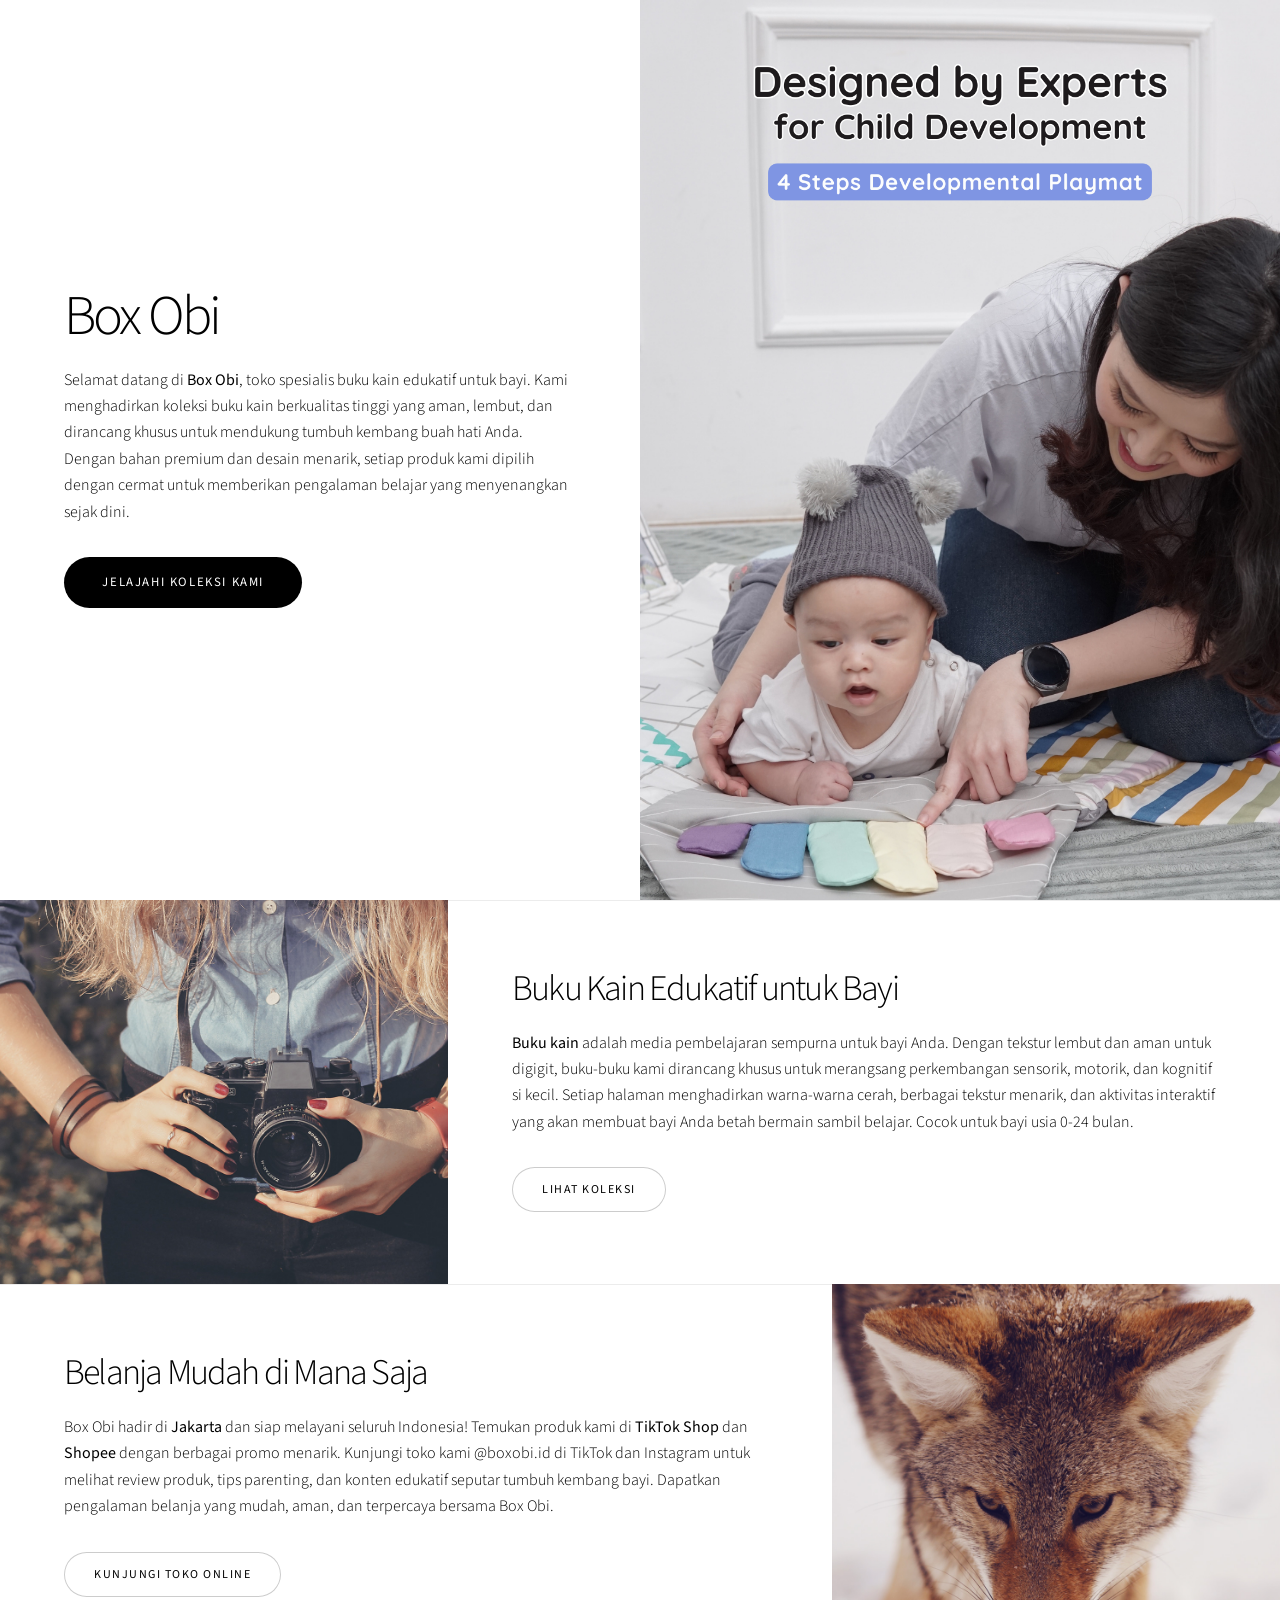
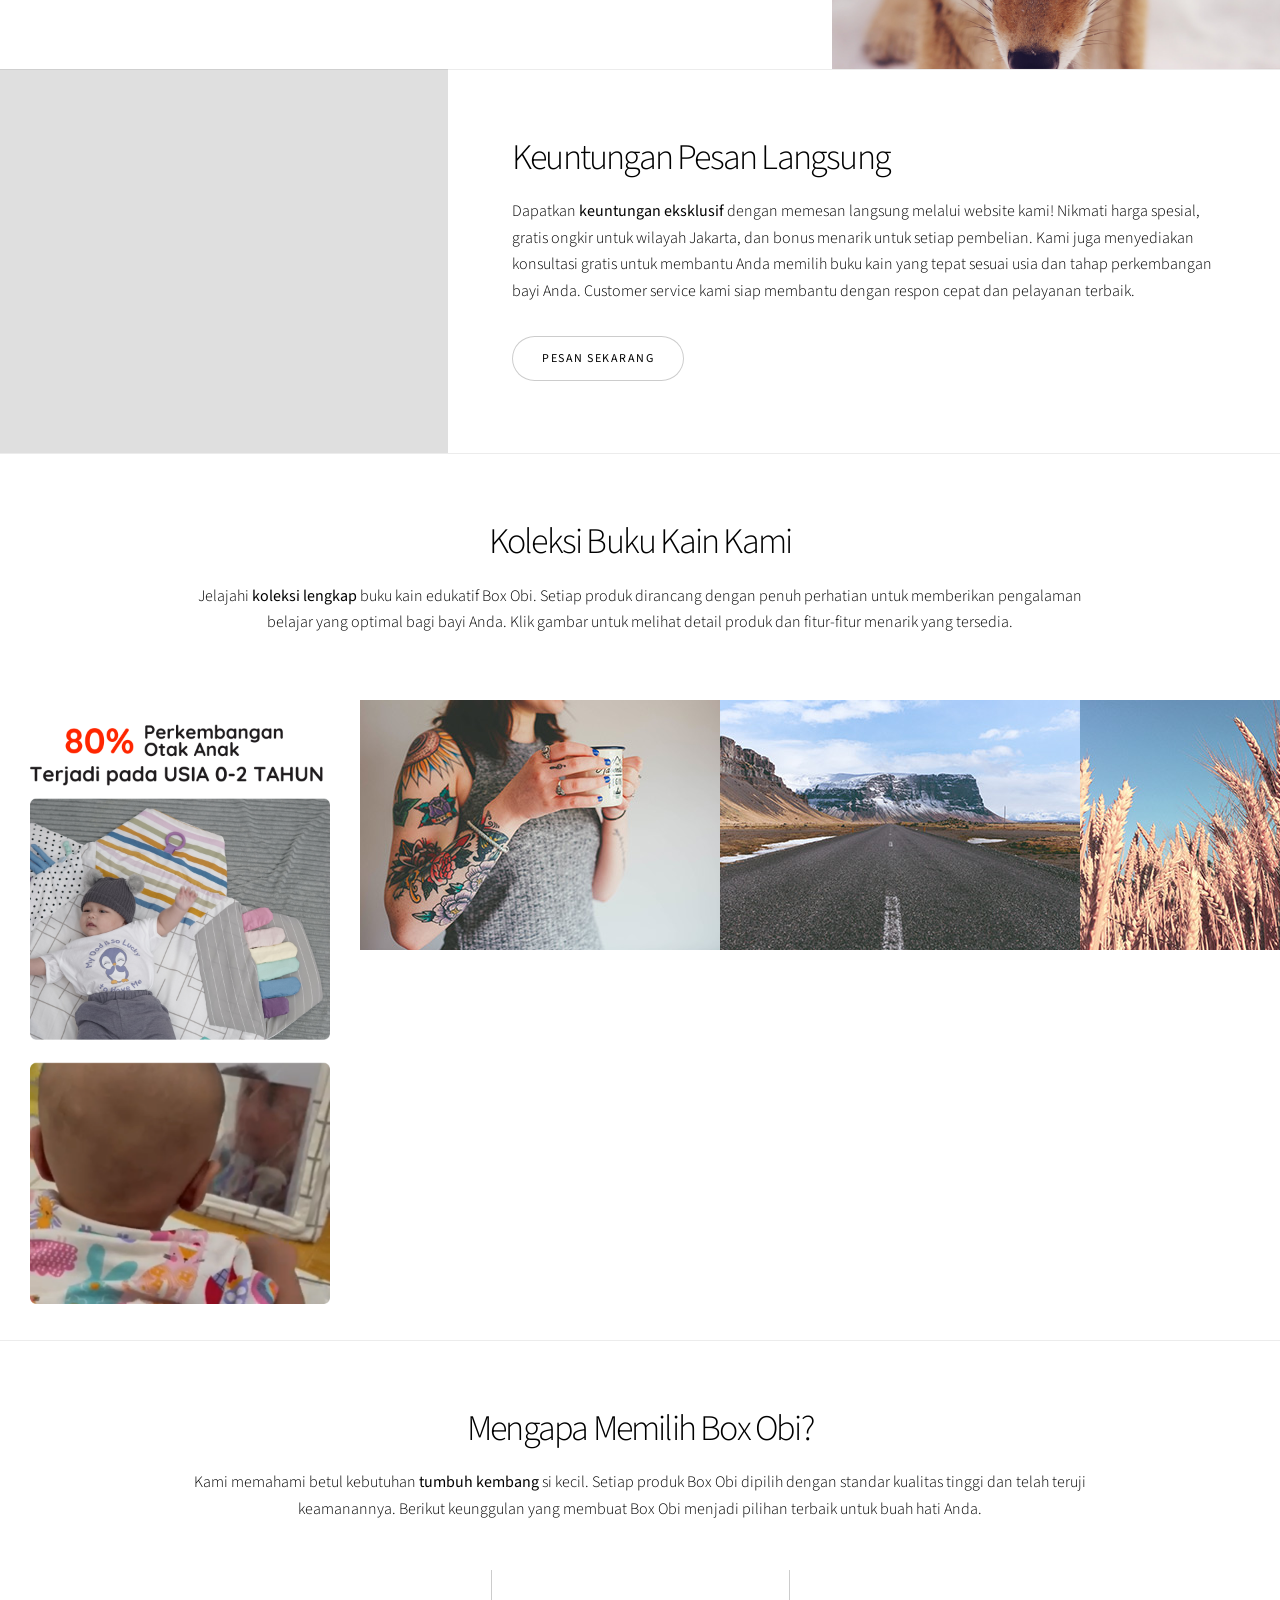
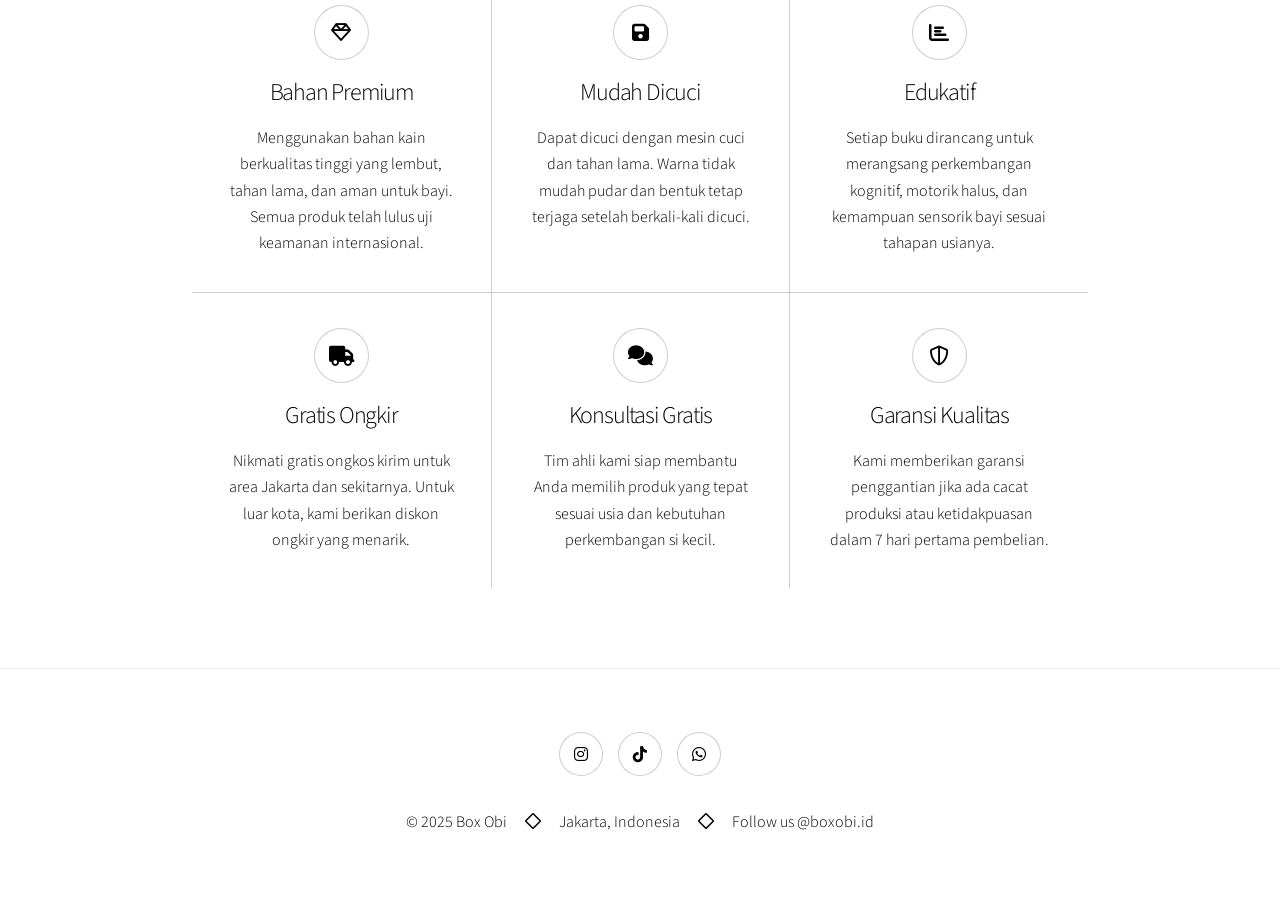
==== commit 8ddd90bf: "update the landing page details" ====
--- a/public/index.html
+++ b/public/index.html
@@ -44,8 +44,7 @@
 <section class="banner style1 orient-left content-align-left image-position-right fullscreen onload-image-fade-in onload-content-fade-right">
     <div class="content">
         <h1>Box Obi</h1>
-        <p class="major">Mindful parents, happy kids!!
-</p>
+        
         <p>Selamat datang di <strong>Box Obi</strong>, toko spesialis buku kain edukatif untuk bayi. Kami menghadirkan koleksi buku kain berkualitas tinggi yang aman, lembut, dan dirancang khusus untuk mendukung tumbuh kembang buah hati Anda. Dengan bahan premium dan desain menarik, setiap produk kami dipilih dengan cermat untuk memberikan pengalaman belajar yang menyenangkan sejak dini.
 </p>
         <ul class="actions stacked">
@@ -340,7 +339,7 @@
             <li><a target="_blank" href="https://tiktok.com/@boxobi.id" class="icon brands style2 fa-tiktok"><span class="label">TikTok</span></a></li>
             <li><a target="_blank" href="https://wa.me/6282114917627" class="icon brands style2 fa-whatsapp"><span class="label">WhatsApp</span></a></li>
         </ul>
-        <p>&copy; 2025 Box Obi - Mindful parents, happy kids!! <span class="footerspacer icon fa-diamond"></span>
+        <p>&copy; 2025 Box Obi <span class="footerspacer icon fa-diamond"></span>
             Jakarta, Indonesia <span class="footerspacer icon fa-diamond"></span>
             Follow us @boxobi.id</p>
 </div>
